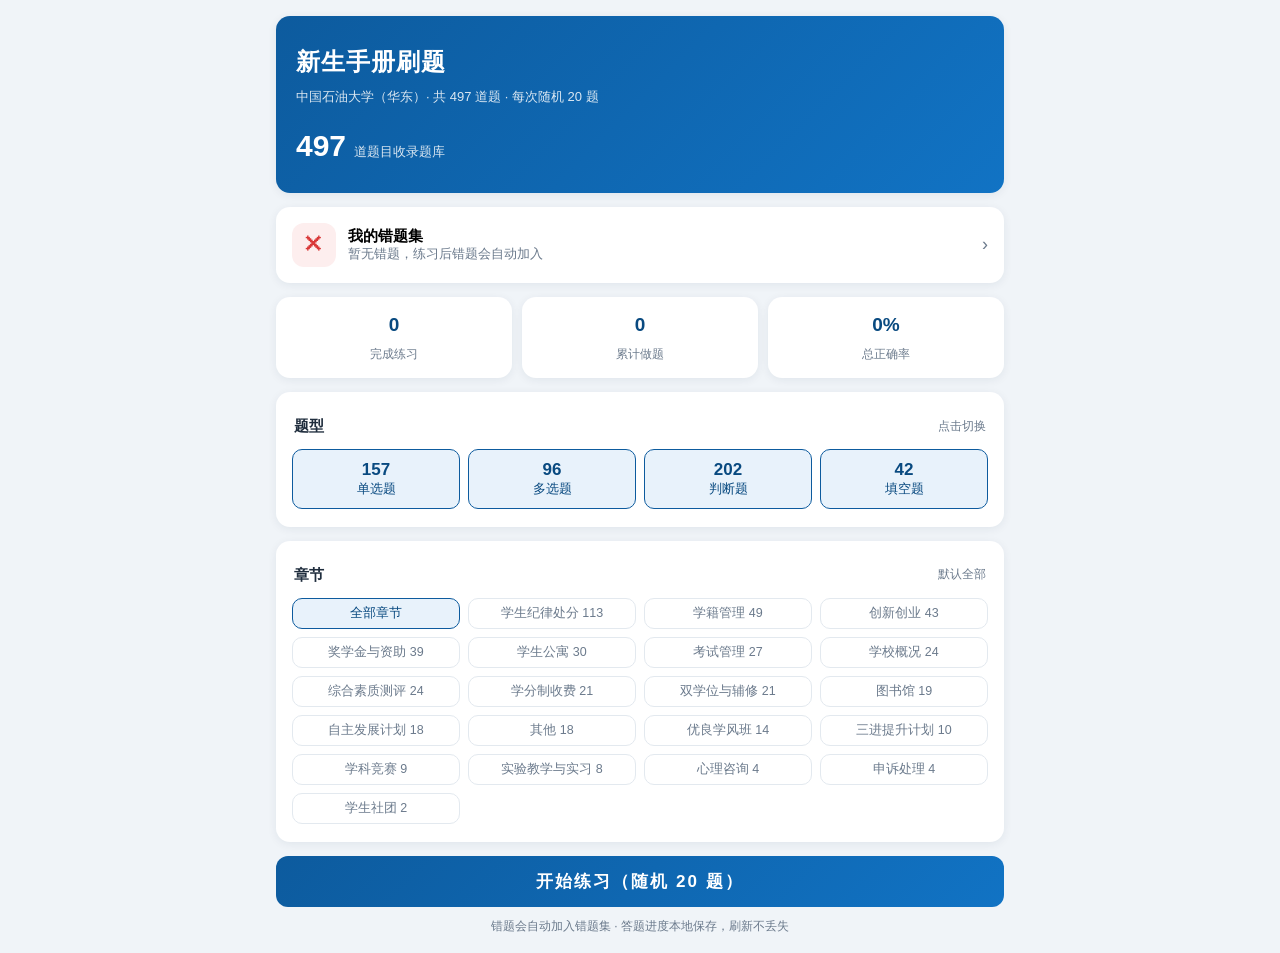
==== 新生手册刷题-单文件版.html @ 2b2fc842 "Add 新生手册刷题-单文件版.html" ====
<!DOCTYPE html>
<html lang="zh-CN">
<head>
  <meta charset="UTF-8">
  <meta name="viewport" content="width=device-width, initial-scale=1.0, viewport-fit=cover">
  <meta name="theme-color" content="#0d5b9e">
  <title>新生手册刷题</title>
  <style>
/* ============ 基础 ============ */
:root {
  --primary: #0d5b9e;
  --primary-deep: #094a80;
  --primary-light: #e8f2fb;
  --accent: #f5a623;
  --bg: #f0f4f8;
  --card: #ffffff;
  --text: #1f2d3d;
  --text-sub: #6b7a8c;
  --line: #e3e9ef;
  --green: #1e9e5a;
  --green-bg: #e9f9f0;
  --red: #d93838;
  --red-bg: #fdeeee;
  --radius: 14px;
  --shadow: 0 2px 10px rgba(16, 42, 67, 0.07);
}
* { box-sizing: border-box; margin: 0; padding: 0; }
html { -webkit-text-size-adjust: 100%; }
body {
  font-family: -apple-system, BlinkMacSystemFont, "PingFang SC", "Microsoft YaHei", "Segoe UI", sans-serif;
  background: var(--bg);
  color: var(--text);
  line-height: 1.65;
  font-size: 15px;
}
.app { max-width: 760px; margin: 0 auto; min-height: 100vh; display: flex; flex-direction: column; }

button { font-family: inherit; font-size: 15px; cursor: pointer; border: none; background: none; }
input[type="text"] { font-family: inherit; font-size: 15px; }

/* ============ 通用组件 ============ */
.topbar {
  position: sticky; top: 0; z-index: 20;
  display: flex; align-items: center; gap: 10px;
  padding: 12px 16px;
  background: linear-gradient(135deg, var(--primary) 0%, #1173c4 100%);
  color: #fff;
}
.topbar .title { font-size: 17px; font-weight: 600; flex: 1; }
.topbar .btn-ghost {
  color: #fff; padding: 5px 12px; border-radius: 999px;
  background: rgba(255, 255, 255, 0.16); font-size: 13px;
}
.topbar .btn-ghost:active { background: rgba(255, 255, 255, 0.28); }

.page { padding: 16px; flex: 1; }

.card {
  background: var(--card); border-radius: var(--radius);
  box-shadow: var(--shadow); padding: 18px 16px; margin-bottom: 14px;
}

.btn-main {
  display: block; width: 100%; padding: 14px;
  background: linear-gradient(135deg, var(--primary) 0%, #1173c4 100%);
  color: #fff; border-radius: 12px; font-size: 17px; font-weight: 600;
  letter-spacing: 2px;
}
.btn-main:active { opacity: 0.88; }
.btn-main[disabled] { opacity: 0.5; cursor: not-allowed; }
.btn-sub {
  display: block; width: 100%; padding: 12px;
  background: var(--primary-light); color: var(--primary-deep);
  border-radius: 12px; font-size: 15px; font-weight: 500;
}
.btn-sub:active { opacity: 0.8; }
.btn-row { display: flex; gap: 10px; }
.btn-row > button { flex: 1; }

.badge {
  display: inline-block; padding: 1px 9px; border-radius: 999px;
  font-size: 12px; line-height: 1.7; margin-right: 6px; white-space: nowrap;
}
.badge.type { background: var(--primary-light); color: var(--primary-deep); }
.badge.cat { background: #f2f0eb; color: #8a7440; }
.badge.ok { background: var(--green-bg); color: var(--green); }
.badge.bad { background: var(--red-bg); color: var(--red); }

/* ============ 首页 ============ */
.hero {
  background: linear-gradient(135deg, var(--primary) 0%, #1173c4 100%);
  border-radius: var(--radius); color: #fff;
  padding: 26px 20px 22px; margin-bottom: 14px; box-shadow: var(--shadow);
}
.hero h1 { font-size: 24px; letter-spacing: 1px; }
.hero p { opacity: 0.85; font-size: 13px; margin-top: 4px; }
.hero .total {
  margin-top: 14px; display: flex; align-items: baseline; gap: 8px;
}
.hero .total b { font-size: 30px; font-weight: 700; }
.hero .total span { font-size: 13px; opacity: 0.85; }

.stat-grid { display: grid; grid-template-columns: repeat(3, 1fr); gap: 10px; margin-bottom: 14px; }
.stat-cell {
  background: var(--card); border-radius: var(--radius); box-shadow: var(--shadow);
  padding: 12px 8px; text-align: center;
}
.stat-cell b { display: block; font-size: 19px; color: var(--primary-deep); }
.stat-cell span { font-size: 12px; color: var(--text-sub); }

.section-title { font-size: 15px; font-weight: 600; margin: 4px 2px 10px; display: flex; align-items: center; justify-content: space-between; }
.section-title .hint { font-size: 12px; color: var(--text-sub); font-weight: 400; }

.chip-grid { display: grid; grid-template-columns: repeat(3, 1fr); gap: 8px; }
.chip-grid.type-grid { grid-template-columns: repeat(4, 1fr); }
.chip {
  position: relative; text-align: center; padding: 10px 4px;
  border: 1.5px solid var(--line); border-radius: 10px;
  background: #fff; color: var(--text-sub); font-size: 13px;
  transition: all .15s;
}
.chip b { display: block; font-size: 17px; color: var(--text); font-weight: 600; }
.chip.on { border-color: var(--primary); background: var(--primary-light); color: var(--primary-deep); }
.chip.on b { color: var(--primary-deep); }
.chip.mini { padding: 6px 4px; font-size: 12.5px; }
.link-btn { color: var(--primary); font-size: 13px; }
.link-btn:active { opacity: .6; }

.wrong-entry {
  display: flex; align-items: center; gap: 12px;
  background: var(--card); border-radius: var(--radius);
  box-shadow: var(--shadow); padding: 16px; margin-bottom: 14px; width: 100%; text-align: left;
}
.wrong-entry .icon {
  width: 44px; height: 44px; border-radius: 12px; flex: none;
  background: var(--red-bg); color: var(--red);
  display: flex; align-items: center; justify-content: center; font-size: 22px;
}
.wrong-entry .info { flex: 1; }
.wrong-entry .info b { font-size: 15px; }
.wrong-entry .info span { display: block; font-size: 12.5px; color: var(--text-sub); }
.wrong-entry .arrow { color: var(--text-sub); font-size: 18px; }

/* ============ 答题页 ============ */
.quiz-top { padding: 10px 16px 12px; }
.quiz-top .meta { display: flex; justify-content: space-between; align-items: baseline; color: #fff; }
.quiz-top .meta .no { font-size: 16px; font-weight: 600; }
.quiz-top .meta .no b { font-size: 22px; }
.quiz-top .meta .timer { font-size: 13px; opacity: .9; font-variant-numeric: tabular-nums; }
.quiz-top .quit { background: rgba(255,255,255,.16); color: #fff; border-radius: 999px; padding: 3px 12px; font-size: 12.5px; margin-top: 6px; }

.anscard { display: grid; grid-template-columns: repeat(10, 1fr); gap: 6px; padding: 12px 16px 4px; }
.anscard button {
  aspect-ratio: 1; border-radius: 8px; background: rgba(255,255,255,.92);
  color: var(--text-sub); font-size: 12.5px; font-weight: 600;
}
.anscard button.answered { background: #fff; color: var(--primary-deep); box-shadow: inset 0 0 0 2px var(--primary); }
.anscard button.current { background: var(--accent); color: #fff; box-shadow: none; }

.qcard { animation: fadein .18s ease; }
@keyframes fadein { from { opacity: 0; transform: translateY(6px); } to { opacity: 1; transform: none; } }
.qcard .qhead { display: flex; flex-wrap: wrap; align-items: center; margin-bottom: 10px; }
.qcard .stem { font-size: 16px; white-space: pre-wrap; }
.qcard .note {
  margin-top: 10px; font-size: 12.5px; color: #8a7440;
  background: #faf6ec; border-radius: 8px; padding: 8px 10px;
}

.opts { margin-top: 16px; display: flex; flex-direction: column; gap: 10px; }
.opt {
  display: flex; align-items: flex-start; gap: 10px; text-align: left;
  padding: 12px 14px; border: 1.5px solid var(--line); border-radius: 12px;
  background: #fff; font-size: 15px; line-height: 1.55; color: var(--text);
  width: 100%;
}
.opt .letter {
  flex: none; width: 26px; height: 26px; border-radius: 50%;
  border: 1.5px solid #c3cfdb; color: var(--text-sub);
  display: flex; align-items: center; justify-content: center;
  font-size: 13px; font-weight: 600; margin-top: 1px;
}
.opt.on { border-color: var(--primary); background: var(--primary-light); }
.opt.on .letter { background: var(--primary); border-color: var(--primary); color: #fff; }
.opt.correct { border-color: var(--green); background: var(--green-bg); }
.opt.correct .letter { background: var(--green); border-color: var(--green); color: #fff; }
.opt.wrong { border-color: var(--red); background: var(--red-bg); }
.opt.wrong .letter { background: var(--red); border-color: var(--red); color: #fff; }

.judge-btns { display: grid; grid-template-columns: 1fr 1fr; gap: 12px; margin-top: 16px; }
.judge-btns .opt { justify-content: center; align-items: center; padding: 18px; font-size: 17px; font-weight: 600; }
.judge-btns .opt .letter { display: none; }

.fills { margin-top: 16px; display: flex; flex-direction: column; gap: 10px; }
.fill-item { display: flex; align-items: center; gap: 10px; }
.fill-item label { flex: none; font-size: 13px; color: var(--text-sub); width: 44px; }
.fill-item input {
  flex: 1; padding: 11px 12px; border: 1.5px solid var(--line); border-radius: 10px;
  outline: none; background: #fff; transition: border .15s;
}
.fill-item input:focus { border-color: var(--primary); }
.fill-item input.ok { border-color: var(--green); background: var(--green-bg); }
.fill-item input.bad { border-color: var(--red); background: var(--red-bg); }
.fill-item .std { flex: 1; font-size: 14px; padding: 8px 10px; border-radius: 8px; }

.quiz-nav { display: flex; gap: 10px; margin-top: 16px; }
.quiz-nav button {
  flex: 1; padding: 13px; border-radius: 12px; font-size: 15px; font-weight: 500;
  background: var(--primary-light); color: var(--primary-deep);
}
.quiz-nav button:disabled { opacity: .4; }
.quiz-nav button.primary {
  background: linear-gradient(135deg, var(--primary) 0%, #1173c4 100%);
  color: #fff; font-weight: 600;
}

/* 即时反馈面板 */
.feedback { margin-top: 16px; border-radius: 12px; padding: 14px; font-size: 14px; }
.feedback.good { background: var(--green-bg); color: var(--green); }
.feedback.bad { background: var(--red-bg); color: var(--red); }
.feedback b { font-size: 15px; }
.feedback .why { margin-top: 6px; color: var(--text-sub); font-size: 13px; }
.feedback .why em { font-style: normal; color: var(--text); }

/* ============ 结果页 ============ */
.score-card { text-align: center; padding: 26px 16px; }
.score-ring {
  width: 132px; height: 132px; margin: 0 auto 12px; border-radius: 50%;
  display: flex; flex-direction: column; align-items: center; justify-content: center;
  background: conic-gradient(var(--primary) var(--p, 0%), #e6edf3 0);
  position: relative;
}
.score-ring::before {
  content: ""; position: absolute; inset: 10px; border-radius: 50%; background: #fff;
}
.score-ring .val { position: relative; font-size: 32px; font-weight: 700; color: var(--primary-deep); }
.score-ring .val small { font-size: 14px; font-weight: 400; color: var(--text-sub); }
.score-ring .lab { position: relative; font-size: 12px; color: var(--text-sub); }
.score-card .sub { color: var(--text-sub); font-size: 13.5px; }
.score-card .sub b { color: var(--text); }
.score-card .sub .sep { margin: 0 8px; color: var(--line); }

.r-item { padding: 14px 0; border-bottom: 1px solid var(--line); }
.r-item:last-child { border-bottom: none; }
.r-item .qline { display: flex; gap: 8px; align-items: flex-start; }
.r-item .mark { flex: none; font-size: 13px; font-weight: 700; margin-top: 2px; }
.r-item.right .mark { color: var(--green); }
.r-item.wrong .mark { color: var(--red); }
.r-item .stem { font-size: 14.5px; }
.r-detail { margin-top: 8px; font-size: 13.5px; display: flex; flex-direction: column; gap: 3px; }
.r-detail .row { display: flex; gap: 6px; }
.r-detail .k { flex: none; color: var(--text-sub); }
.r-detail .v { color: var(--text); word-break: break-all; }
.r-detail .v.you-bad { color: var(--red); }
.r-detail .v.ans { color: var(--green); font-weight: 600; }
.r-detail .src { color: var(--text-sub); font-size: 12.5px; }
.r-detail .fill-line { padding: 2px 0; }
.r-detail .fill-line .u { margin-right: 6px; }

/* ============ 错题集 ============ */
.w-item { padding: 14px 0; border-bottom: 1px solid var(--line); }
.w-item:last-child { border-bottom: none; }
.w-item .head { display: flex; align-items: center; gap: 8px; }
.w-item .head .stem-s { flex: 1; font-size: 14px; overflow: hidden; text-overflow: ellipsis; display: -webkit-box; -webkit-line-clamp: 1; -webkit-box-orient: vertical; }
.w-item .cnt { flex: none; font-size: 12px; color: var(--red); background: var(--red-bg); border-radius: 999px; padding: 1px 8px; }
.w-item .del { flex: none; color: var(--text-sub); font-size: 17px; padding: 0 4px; }
.w-item .body { display: none; margin-top: 10px; font-size: 13.5px; }
.w-item.open .body { display: block; }
.w-item .body .stem-full { font-size: 14.5px; margin-bottom: 8px; white-space: pre-wrap; }
.w-item .body .opts-mini { display: flex; flex-direction: column; gap: 4px; margin-bottom: 8px; color: var(--text-sub); }
.w-item .body .opts-mini .is-ans { color: var(--green); font-weight: 600; }

.empty { text-align: center; color: var(--text-sub); padding: 40px 0; font-size: 14px; }
.empty .big { font-size: 40px; margin-bottom: 8px; }

/* ============ 弹窗 & Toast ============ */
.toast {
  position: fixed; left: 50%; bottom: 12vh; transform: translateX(-50%);
  background: rgba(23, 32, 43, 0.92); color: #fff; font-size: 13.5px;
  border-radius: 999px; padding: 9px 20px; z-index: 99;
  max-width: 86vw; text-align: center;
}
.modal-mask {
  position: fixed; inset: 0; background: rgba(15, 25, 36, 0.5); z-index: 90;
  display: flex; align-items: center; justify-content: center; padding: 24px;
}
.modal {
  background: #fff; border-radius: 16px; padding: 22px 18px; max-width: 340px; width: 100%;
  box-shadow: 0 10px 40px rgba(0, 0, 0, 0.2);
}
.modal h3 { font-size: 16px; margin-bottom: 8px; }
.modal p { font-size: 14px; color: var(--text-sub); margin-bottom: 18px; }
.modal .btn-row button { padding: 10px; border-radius: 10px; }
.modal .btn-danger { background: var(--red); color: #fff; font-weight: 500; }
.modal .btn-cancel { background: #eef2f6; color: var(--text-sub); }

@media (min-width: 600px) {
  body { font-size: 16px; }
  .anscard { grid-template-columns: repeat(20, 1fr); }
  .chip-grid { grid-template-columns: repeat(4, 1fr); }
  .chip-grid.type-grid { grid-template-columns: repeat(4, 1fr); }
}

</style>
</head>
<body>
  <div id="app" class="app"></div>
  <div id="toast" class="toast" hidden></div>
  <script>
var QUESTIONS = [{"id":1,"type":"single","stem":"学分学费每学年末根据实际修读学分结算一次，毕业时按实际修读学分多退少补，学生实际修读学分超过所属专业毕业要求总学分（）学分（不含）以上的，应补交超出的学分学费。","options":[["A","2"],["B","3"],["C","5"],["D","10"]],"answer":["C"],"source":"《中国石油大学（华东）学分制收费管理暂行办法》","category":"学分制收费"},{"id":2,"type":"single","stem":"考试时，要按规定时间提前15分钟入场，按（）就座。","options":[["A","个人意愿"],["B","监考人员安排"],["C","学号"],["D","以上皆可"]],"answer":["B"],"source":"中国石油大学（华东）学生考试工作管理规定（修订）","category":"考试管理"},{"id":3,"type":"single","stem":"考试迟到（）分钟，禁止入场。","options":[["A","10"],["B","15"],["C","20"],["D","30"]],"answer":["D"],"source":"中国石油大学（华东）学生考试工作管理规定（修订）","category":"考试管理"},{"id":4,"type":"single","stem":"考试开考（）分钟后，可以交卷出场。","options":[["A","15"],["B","20"],["C","30"],["D","60"]],"answer":["C"],"source":"中国石油大学（华东）学生考试工作管理规定（修订）","category":"考试管理"},{"id":5,"type":"single","stem":"独立设置的实验（上机）课程，缺做实验（）或缺交实验报告（）及以上者，成绩以零分记载。","options":[["A","1/3，2/3"],["B","1/3，1/3"],["C","2/3，2/3"],["D","2/3，1/3"]],"answer":["B"],"source":"《中国石油大学（华东）本科实验教学管理办法》","category":"实验教学与实习"},{"id":6,"type":"single","stem":"关于大学生创新创业训练计划的以下哪种说法是正确的（）。","options":[["A","一人可以同时担任多个在研项目的负责人"],["B","一人只能担任一个在研项目的负责人，但可以作为多个在研项目的成员"],["C","一人只能参与一个在研项目，无论是负责人还是成员"],["D","一人只能担任一个在研项目的负责人，同时可以作为另一个在研项目的成员"]],"answer":["C"],"source":"《中国石油大学（华东）大学生创新创业训练计划项目管理办法》","category":"创新创业"},{"id":7,"type":"single","stem":"参加实习或缺勤（包括病、事假）累计达实习总时间（）及以上的，实习成绩为不及格。","options":[["A","1/2"],["B","1/3"],["C","1/4"],["D","1/5"]],"answer":["B"],"source":"《中国石油大学（华东）本科实习教学管理办法》","category":"实验教学与实习"},{"id":8,"type":"single","stem":"学校对在校本科生获得授权的发明专利奖励金额是多少","options":[["A","5000"],["B","4000"],["C","3000"],["D","2000"]],"answer":["C"],"source":"《中国石油大学（华东）本科生创新成果奖励办法》","category":"学科竞赛"},{"id":9,"type":"single","stem":"在校生应在（）按学校规定缴纳学费，并在每学期（夏季小学期除外）开学后1周内办理学籍注册手续，取得本学期的学习资格。","options":[["A","每学期初"],["B","每学年初"],["C","每学期末"],["D","以上任意时间"]],"answer":["B"],"source":"《中国石油大学（华东）本科生学籍管理规定》","category":"学籍管理"},{"id":10,"type":"single","stem":"凡结课（含免修）考核不及格的课程,可通过重新选课修读或补考取得该课程的学分。考核成绩合格,但成绩不理想的课程,也可重新选课修读。在学校规定的最长学习年限内,重新选课修读（）。","options":[["A","最多不超过3次"],["B","最多不超过4次"],["C","最多不超过5次"],["D","不限制次数"]],"answer":["D"],"source":"《中国石油大学（华东）本科生学籍管理规定》","category":"学籍管理"},{"id":11,"type":"single","stem":"学生退学后（）重新参加普通高等学校招生全国统一考试,被学校录取并取得学籍的,其已获得学分,经学校认定符合相关专业本科培养方案要求,可予以承认。","options":[["A","1年内"],["B","2年内"],["C","3年内"],["D","5年内"]],"answer":["B"],"source":"《中国石油大学（华东）本科生学籍管理规定》","category":"学籍管理"},{"id":12,"type":"single","stem":"因学业成绩不良达到退学情形者,可申请试读,试读期为（）,试读期间享受在校生待遇。","options":[["A","半年"],["B","1年"],["C","2年"],["D","不限"]],"answer":["B"],"source":"《中国石油大学（华东）本科生学籍管理规定》","category":"学籍管理"},{"id":13,"type":"single","stem":"学生结业后（）之内回校完成相关课程修读,达到本科培养方案规定的学分要求的,学校准予毕业,符合学士学位授予标准的,授予学士学位。","options":[["A","1年"],["B","2年"],["C","3年"],["D","5年"]],"answer":["A"],"source":"《中国石油大学（华东）本科生学籍管理规定》","category":"学籍管理"},{"id":14,"type":"single","stem":"学生毕业时未完成本科培养方案规定的学分要求,所欠学分超过（）学分且未申请延长学习年限的,按肄业处理。","options":[["A","10"],["B","15"],["C","20"],["D","25"]],"answer":["B"],"source":"《中国石油大学（华东）本科生学籍管理规定》","category":"学籍管理"},{"id":15,"type":"single","stem":"学生申请免修、免听课程每学期一般不超过（）门。","options":[["A","1"],["B","2"],["C","3"],["D","4"]],"answer":["B"],"source":"《中国石油大学（华东）本科生学籍管理规定》","category":"学籍管理"},{"id":16,"type":"single","stem":"学生申请免听应在课程开始后（）内提交,并征得任课教师同意,开课院部批准后,报教务处备案。","options":[["A","4周"],["B","3周"],["C","2周"],["D","1周"]],"answer":["C"],"source":"《中国石油大学（华东）本科生学籍管理规定》","category":"学籍管理"},{"id":17,"type":"single","stem":"对于本科培养方案规定的实践性教学环节和学校规定必须参加的其他各项教学活动,无故缺席的,按每天（）学时计旷课。","options":[["A","5"],["B","6"],["C","7"],["D","8"]],"answer":["B"],"source":"《中国石油大学（华东）本科生学籍管理规定》","category":"学籍管理"},{"id":18,"type":"single","stem":"专业注册学费是指以不同专业的（）为基础，对不同专业收取的年度学费。","options":[["A","生均培养成本"],["B","专业建设需求"],["C","学生承受能力"],["D","家庭承受能力"]],"answer":["A"],"source":"《中国石油大学（华东）学分制收费管理暂行办法》","category":"学分制收费"},{"id":19,"type":"single","stem":"学分学费按学生修读学分计收，学分收费标准为每学分（）元。","options":[["A","30"],["B","50"],["C","100"],["D","200"]],"answer":["C"],"source":"《中国石油大学（华东）学分制收费管理暂行办法》","category":"学分制收费"},{"id":20,"type":"single","stem":"学生毕业时，按照多退少补原则结算学费，学生实际修读学分超过所属专业毕业要求总学分（），应补交超出的学分学费。","options":[["A","＞5学分"],["B","≥5学分"],["C","＞3学分"],["D","≥3学分"]],"answer":["A"],"source":"《中国石油大学（华东）学分制收费管理暂行办法》","category":"学分制收费"},{"id":21,"type":"single","stem":"学生费用清缴次序为（）。①代收费；②专业注册学费；③住宿费；④学分学费。","options":[["A","①②③④"],["B","①③②④"],["C","①④③②"],["D","①③④②"]],"answer":["B"],"source":"《中国石油大学（华东）学分制收费管理暂行办法》","category":"学分制收费"},{"id":22,"type":"single","stem":"双学位专业学制为（）年。","options":[["A","1"],["B","2"],["C","3"],["D","4"]],"answer":["C"],"source":"《中国石油大学（华东）本科生双学位培养管理办法》","category":"双学位与辅修"},{"id":23,"type":"single","stem":"学生原则上从第（）学期进入双学位专业学习。","options":[["A","1"],["B","2"],["C","3"],["D","5"]],"answer":["C"],"source":"《中国石油大学（华东）本科生双学位培养管理办法》","category":"双学位与辅修"},{"id":24,"type":"single","stem":"学生修读的双学位专业应属于（）。","options":[["A","同一学科门类"],["B","不同学科门类"],["C","相近学科门类"],["D","交叉学科门类"]],"answer":["B"],"source":"《中国石油大学（华东）本科生双学位培养管理办法》","category":"双学位与辅修"},{"id":25,"type":"single","stem":"修读双学位的学生，获得主修专业学位但达不到双学位专业和教学培养方案要求的，若所修双学位课程的总学分（）学分者，颁发辅修专业证书。","options":[["A","≥25"],["B","≥30"],["C","≥32"],["D","≥35"]],"answer":["B"],"source":"《中国石油大学（华东）本科生双学位培养管理办法》","category":"双学位与辅修"},{"id":26,"type":"single","stem":"修读双学位的学生，获得主修专业学位但达不到双学位专业和教学培养方案要求的，低于（）学分者，其所修双学位课程作为通识教育选修课记入《中国石油大学（华东）学生成绩记载表》。","options":[["A","20"],["B","25"],["C","30"],["D","35"]],"answer":["C"],"source":"《中国石油大学（华东）本科生双学位培养管理办法》","category":"双学位与辅修"},{"id":27,"type":"single","stem":"申请辅修专业的学生，须在第（）学期初提出申请。","options":[["A","3"],["B","4"],["C","5"],["D","6"]],"answer":["C"],"source":"《中国石油大学（华东）本科生辅修培养管理办法》","category":"双学位与辅修"},{"id":28,"type":"single","stem":"辅修专业培养方案由辅修专业开设院部制定，所设课程应是本专业基础课程和专业课，总学分一般为（）左右。","options":[["A","20"],["B","25"],["C","30"],["D","35"]],"answer":["C"],"source":"《中国石油大学（华东）本科生辅修培养管理办法》","category":"双学位与辅修"},{"id":29,"type":"single","stem":"每学期开学后（）内，辅修专业的学生须到辅修专业开设院部办理课程修读手续,并按照本学期所选修课程学分缴纳学费。","options":[["A","1周"],["B","2周"],["C","3周"],["D","4周"]],"answer":["B"],"source":"《中国石油大学（华东）本科生辅修培养管理办法》","category":"双学位与辅修"},{"id":30,"type":"single","stem":"对完成辅修专业培养方案所规定的学分者,颁发（）专业证书。","options":[["A","主修"],["B","辅修"],["C","主修和辅修"],["D","随便"]],"answer":["B"],"source":"《中国石油大学（华东）本科生辅修培养管理办法》","category":"双学位与辅修"},{"id":31,"type":"single","stem":"我校除建筑学专业以外的其他专业，创业休学学生的最长学习年限为（）年。","options":[["A","6"],["B","7"],["C","8"],["D","9"]],"answer":["C"],"source":"《中国石油大学（华东）本科生创新创业学籍管理办法（试行）》","category":"创新创业"},{"id":32,"type":"single","stem":"学生申请学分认定,应于每学期初（）向所在院（部）提出申请,并提供能体现创新创业实践过程及成果的支撑材料,经院（部）创新创业教育领导小组认定、学校创新创业教育工作领导小组办公室审定后,报学校备案。","options":[["A","2周内"],["B","3周内"],["C","1个月内"],["D","2个月内"]],"answer":["B"],"source":"《中国石油大学（华东）本科生创新创业学籍管理办法（试行）》","category":"创新创业"},{"id":33,"type":"single","stem":"学校优良学风标兵班的评选范围是（）。","options":[["A","全校除大一班级外的所有全日制本科生班级"],["B","全校除毕业班级外所有全日制本科生班级"],["C","全校所有全日制本科生班级"],["D","全校除新生班级、毕业班级以外的所有全日制本科生班级"]],"answer":["C"],"source":"《中国石油大学(华东)优良学风班评选办法》","category":"优良学风班"},{"id":34,"type":"single","stem":"评选优良学风班需具备的条件之一是：全班学生学习效果显著，各门必修课程考试及格率达（）。","options":[["A","0.85"],["B","0.9"],["C","0.95"],["D","1"]],"answer":["C"],"source":"《中国石油大学(华东)优良学风班评选办法》","category":"优良学风班"},{"id":35,"type":"single","stem":"优良学风标兵班从（）中选出。","options":[["A","优良学风班"],["B","先进班集体"],["C","红旗团支部"],["D","以上均可"]],"answer":["A"],"source":"《中国石油大学(华东)优良学风班评选办法》","category":"优良学风班"},{"id":36,"type":"single","stem":"下列哪一项属于学生公寓内可以使用的电器？","options":[["A","电热水壶"],["B","电褥子"],["C","电磁炉"],["D","电脑"]],"answer":["D"],"source":"《中国石油大学（华东）学生公寓管理规定》","category":"学生公寓"},{"id":37,"type":"single","stem":"下列选项哪一项不符合学生公寓室内卫生规范","options":[["A","卫生间异味"],["B","床面平整、洁净"],["C","桌面整洁"],["D","地面保持干净"]],"answer":["A"],"source":"《中国石油大学（华东）学生公寓管理规定》","category":"学生公寓"},{"id":38,"type":"single","stem":"保留入学资格由新生本人提出书面申请，并附相关证明材料（因病需提交校医院或校医院指定的二级甲等以上医院诊断证明），经学校批准，可保留入学资格（）。保留入学资格期间不具有学籍。","options":[["A","半年"],["B","1年"],["C","2年"],["D","3年"]],"answer":["B"],"source":"《中国石油大学（华东）本科生学籍管理规定》","category":"学籍管理"},{"id":39,"type":"single","stem":"学生有以下情形之一者，不得参加该课程的结课考核（免听课程除外）：1.累计缺课达到该课程计划学时的（）者；2.累计缺交作业（含抄袭作业）达到该门课程所有作业量的（）者；3.独立设置的实验（上机）课程，缺做实验学时或缺交实验报告达到（）者。","options":[["A","1/3；1/3；1/3"],["B","1/2；1/2；1/2"],["C","1/3；1/2；1/3"],["D","1/2；1/3；1/2"]],"answer":["A"],"source":"《中国石油大学（华东）本科生学籍管理规定》","category":"学籍管理"},{"id":40,"type":"single","stem":"（）是学生社团的最高权力机构，依照本社团的章程行使职权。","options":[["A","学生社团主席团"],["B","学生社团代表大会"],["C","学生社团会员大会"],["D","学生社团主席"]],"answer":["C"],"source":"中国石油大学（华东）学生社团管理办法","category":"学生社团"},{"id":41,"type":"single","stem":"凡我校本科生在取得本专业培养计划规定学分的同时,还需至少取得（）个自主发展计划学分。","options":[["A","5"],["B","10"],["C","15"],["D","20"]],"answer":["B"],"source":"中国石油大学(华东)本科生自主发展计划","category":"自主发展计划"},{"id":42,"type":"single","stem":"服务时间累计60小时以上者,计（）学分。","options":[["A","1"],["B","2"],["C","3"],["D","4"]],"answer":["B"],"source":"中国石油大学(华东)本科生自主发展计划","category":"自主发展计划"},{"id":43,"type":"single","stem":"实践时间累计4周以上者,计（）学分。","options":[["A","1"],["B","2"],["C","3"],["D","4"]],"answer":["B"],"source":"中国石油大学(华东)本科生自主发展计划","category":"自主发展计划"},{"id":44,"type":"single","stem":"社会实践模块累计不超过（）学分","options":[["A","4"],["B","5"],["C","6"],["D","3"]],"answer":["C"],"source":"中国石油大学(华东)本科生自主发展计划","category":"自主发展计划"},{"id":45,"type":"single","stem":"科技创新模块至少取得（）学分。","options":[["A","1"],["B","2"],["C","3"],["D","4"]],"answer":["B"],"source":"中国石油大学(华东)本科生自主发展计划","category":"自主发展计划"},{"id":46,"type":"single","stem":"学科竞赛获得校级奖励的计（）学分。","options":[["A","0.5"],["B","1"],["C","1.5"],["D","2"]],"answer":["D"],"source":"中国石油大学(华东)本科生自主发展计划","category":"自主发展计划"},{"id":47,"type":"single","stem":"积极参与学生社团活动,被评为校级以上优秀社团,核心成员（20人以内）计（）学分。","options":[["A","0.5"],["B","1"],["C","1.5"],["D","2"]],"answer":["D"],"source":"中国石油大学(华东)本科生自主发展计划","category":"自主发展计划"},{"id":48,"type":"single","stem":"校级大学生创业基地入驻程序为：项目申报、（）、项目入驻。","options":[["A","项目答辩"],["B","项目遴选"],["C","项目审核"],["D","撰写项目计划书"]],"answer":["B"],"source":"中国石油大学(华东)大学生创业实践管理办法","category":"创新创业"},{"id":49,"type":"single","stem":"创业基金资助期原则上为（）年。","options":[["A","半"],["B","一"],["C","两"],["D","三"]],"answer":["B"],"source":"中国石油大学(华东)大学生创业实践管理办法","category":"创新创业"},{"id":50,"type":"single","stem":"创业基金初期拨付资助金额的（）。","options":[["A","0.3"],["B","0.4"],["C","0.5"],["D","0.6"]],"answer":["C"],"source":"中国石油大学(华东)大学生创业实践管理办法","category":"创新创业"},{"id":51,"type":"single","stem":"受资助项目如有盈利,根据项目收益情况,将项目净利润的（）%上交学校大学生创业基金,用以滚动支持更多创业项目。","options":[["A","5"],["B","10"],["C","15"],["D","20"]],"answer":["A"],"source":"中国石油大学(华东)大学生创业实践管理办法","category":"创新创业"},{"id":52,"type":"single","stem":"大学生创业项目入驻期原则上为（）年","options":[["A","半"],["B","一"],["C","两"],["D","三"]],"answer":["B"],"source":"中国石油大学(华东)大学生创业实践管理办法","category":"创新创业"},{"id":53,"type":"single","stem":"可以借用别人的借书证借书吗？（ ）","options":[["A","可以"],["B","不可以"],["C","偶尔可以"],["D","允许借用一次"]],"answer":["B"],"source":"中国石油大学（华东）图书馆开架书库借阅管理规定","category":"图书馆"},{"id":54,"type":"single","stem":"图书馆开架书库是怎样分布的？（ ）","options":[["A","一层社科书库、二层文艺书库、三层科技书库"],["B","一层文艺书库、二层科技书库、三层社科书库"],["C","一层文艺书库、二层社科书库、三层科技书库"],["D","一层科技书库、二层社科书库、三层文艺书库"]],"answer":["C"],"source":"中国石油大学（华东）图书馆开架书库借阅管理规定","category":"图书馆"},{"id":55,"type":"single","stem":"图书馆的书刊都是经过科学的组织和管理，井然有序地排列在书架上的，排架规律为：面对书架，左手起架，（ ）书序排号，逐渐过度到末尾架，排架与排架之间，呈“S”型迂回绕架连接。","options":[["A","自右向左由小至大"],["B","自右向左由大至小"],["C","自左向右由小至大"],["D","自左向右由大至小"]],"answer":["C"],"source":"中国石油大学（华东）图书馆开架书库借阅管理规定","category":"图书馆"},{"id":56,"type":"single","stem":"以下说法哪个正确（ ）。","options":[["A","读者可以在所借图书上圈划"],["B","读者可以在所借图书上批注"],["C","读者可以将所借图书撕页"],["D","禁止污损图书"]],"answer":["D"],"source":"中国石油大学（华东）图书馆开架书库借阅管理规定","category":"图书馆"},{"id":57,"type":"single","stem":"本科生的借书规则是（ ）。","options":[["A","可借7本，单个书库最大借书量为3本"],["B","可借7本，单个书库最大借书量为5本"],["C","可借10本，单个书库最大借书量为3本"],["D","可借10本，单个书库最大借书量为5本"]],"answer":["D"],"source":"中国石油大学（华东）图书馆开架书库借阅管理规定","category":"图书馆"},{"id":58,"type":"single","stem":"购买原版图书赔偿时要求（ ）。","options":[["A","作者相同即可"],["B","出版社相同即可"],["C","书名、作者、出版社都相同"],["D","书名相同即可"]],"answer":["C"],"source":"中国石油大学（华东）图书馆开架书库借阅管理规定","category":"图书馆"},{"id":59,"type":"single","stem":"1980年后出版的中文图书直接赔款是按照原价的（ ）赔偿。","options":[["A","5-10倍"],["B","3-5倍"],["C","5-8倍"],["D","8-10倍"]],"answer":["B"],"source":"中国石油大学（华东）图书馆开架书库借阅管理规定","category":"图书馆"},{"id":60,"type":"single","stem":"以下哪一种情形可以办理离校核准手续（ ） 。","options":[["A","有在借图书"],["B","有限制担保"],["C","有超期图书"],["D","无在借图书无欠费"]],"answer":["D"],"source":"中国石油大学（华东）图书馆开架书库借阅管理规定","category":"图书馆"},{"id":61,"type":"single","stem":"我校的校风是（）。","options":[["A","实事求是，艰苦奋斗"],["B","勤奋严谨，求实创新"],["C","实事求是，奋发图强"],["D","求真务实，创新图强"]],"answer":["A"],"source":"《学校概况》 无》","category":"学校概况"},{"id":62,"type":"single","stem":"我校的校训是（）。","options":[["A","唯真唯实"],["B","惟真惟实"],["C","艰苦奋斗"],["D","艰苦奋斗"]],"answer":["B"],"source":"《学校概况》 无》","category":"学校概况"},{"id":63,"type":"single","stem":"我校的学风是（）。","options":[["A","实事求是，艰苦奋斗"],["B","勤奋严谨，求实创新"],["C","实事求是，奋发图强"],["D","勤奋严谨，奋发图强"]],"answer":["B"],"source":"《学校概况》 无》","category":"学校概况"},{"id":64,"type":"single","stem":"我校的校歌是（）。","options":[["A","《我为祖国献石油》"],["B","《北京石油学院学生之歌》"],["C","《团结就是力量》"],["D","《五月的花海》"]],"answer":["B"],"source":"《学校概况》 无》","category":"学校概况"},{"id":65,"type":"single","stem":"石大精神是（）。","options":[["A","实事求是，艰苦奋斗"],["B","勤奋严谨，求实创新"],["C","实事求是，奋发图强"],["D","求真务实，创新图强"]],"answer":["D"],"source":"《学校概况》 无》","category":"学校概况"},{"id":66,"type":"single","stem":"中国石油大学是教育部直属全国重点大学，是国家“（）”重点建设和开展“优势学科创新平台”建设并建有研究生院的高校之一。","options":[["A","985工程"],["B","211工程"],["C","优势学科建设平台"],["D","优势学科发展平台"]],"answer":["B"],"source":"《学校概况》 前言 第I页》","category":"学校概况"},{"id":67,"type":"single","stem":"追溯学校历史，（）年新中国成立之初，组建了新中国第一所石油高等学府——北京石油学院。","options":[["A","1949"],["B","1950"],["C","1952"],["D","1953"]],"answer":["D"],"source":"《学校概况》 前言 第I页》","category":"学校概况"},{"id":68,"type":"single","stem":"（）年10月，我校被确定为全国重点高校。","options":[["A","1959"],["B","1960"],["C","1961"],["D","1969"]],"answer":["B"],"source":"《学校概况》 前言 第I页》","category":"学校概况"},{"id":69,"type":"single","stem":"（）年，学校迁至胜利油田所在地山东东营。","options":[["A","1960"],["B","1965"],["C","1969"],["D","1978"]],"answer":["C"],"source":"《学校概况》 前言 第I页》","category":"学校概况"},{"id":70,"type":"single","stem":"学校迁至东营后，更名为（）。","options":[["A","华东石油学院"],["B","石油大学"],["C","中国石油大学"],["D","中国石油大学（华东）"]],"answer":["A"],"source":"《学校概况》 前言 第I页》","category":"学校概况"},{"id":71,"type":"single","stem":"1997年，学校正式进入国家（）首批重点建设高校行列。","options":[["A","211工程"],["B","985优势学科平台"],["C","985工程"],["D","双一流学科"]],"answer":["A"],"source":"《学校概况》 前言 第I页》","category":"学校概况"},{"id":72,"type":"single","stem":"我校现在校本科生近（）人，研究生7000余人，留学生1100余人。","options":[["A","15000"],["B","19000"],["C","25000"],["D","30000"]],"answer":["B"],"source":"《学校概况》 前言 第Ⅲ页》","category":"学校概况"},{"id":73,"type":"single","stem":"自国家实行毕业生双向选择就业政策以来,毕业生就业率连续（）年保持在90%以上,2004年被国务院授予“全国就业先进工作单位”荣誉称号。","options":[["A","22"],["B","23"],["C","24"],["D","25"]],"answer":["D"],"source":"《学校概况》 前言 第Ⅲ页》","category":"学校概况"},{"id":74,"type":"single","stem":"在历史的新时期，在新的历史时期,学校坚持特色发展,开放发展,和谐发展,正在向着“建设国内著名、石油学科国际一流的高水平（）大学”的办学目标奋力迈进。","options":[["A","综合型"],["B","研究型"],["C","复合型"],["D","产学研融合型"]],"answer":["B"],"source":"《学校概况》 前言 第Ⅳ页》","category":"学校概况"},{"id":75,"type":"single","stem":"学生综合素质测评每学年进行（）次，一般于开学后4周内完成。","options":[["A","1"],["B","2"],["C","3"],["D","4"]],"answer":["A"],"source":"《中国石油大学（华东）学生综合素质测评办法（试行）》","category":"综合素质测评"},{"id":76,"type":"single","stem":"已知英语（4-2）3学分，数学（2-2）5学分，军事理论1学分，小李同学英语、数学、军理的成绩分别是85、98、91，那么，小李同学的这三门功课的专业学习测评成绩绩点为（）。","options":[["A","4.13"],["B","92.89"],["C","4.29"],["D","91.33"]],"answer":["C"],"source":"《中国石油大学（华东）学生综合素质测评办法（试行）》","category":"综合素质测评"},{"id":77,"type":"single","stem":"已知小李同学的专业学习测评成绩、基础性素质测评成绩、发展性素质测评成绩分别得分91、85、88，那么小李的综合素质测评成绩绩点为（）。","options":[["A","88"],["B","91"],["C","85"],["D","90.1"]],"answer":["D"],"source":"《中国石油大学（华东）学生综合素质测评办法（试行）》","category":"综合素质测评"},{"id":78,"type":"single","stem":"基础性素质测评成绩中，“记实”分值应占（）。","options":[["A","0.4"],["B","0.5"],["C","0.6"],["D","0.7"]],"answer":["C"],"source":"《中国石油大学（华东）学生综合素质测评办法（试行）》","category":"综合素质测评"},{"id":79,"type":"single","stem":"基础性素质测评评定等级为A的比例应不超过（）。","options":[["A","0.1"],["B","0.25"],["C","0.33"],["D","0.5"]],"answer":["D"],"source":"《中国石油大学（华东）学生综合素质测评办法（试行）》","category":"综合素质测评"},{"id":80,"type":"single","stem":"国家奖学金奖励标准为（）。","options":[["A","5000元/人"],["B","6000元/人"],["C","6000元/人"],["D","8000元/人"]],"answer":["D"],"source":"《中国石油大学（华东）学生奖学金管理细则(试行)》","category":"奖学金与资助"},{"id":81,"type":"single","stem":"国家励志奖学金奖励标准为（）。","options":[["A","5000元/人"],["B","7000元/人"],["C","6000元/人"],["D","8000元/人"]],"answer":["A"],"source":"《中国石油大学（华东）学生奖学金管理细则(试行)》","category":"奖学金与资助"},{"id":82,"type":"single","stem":"学习优秀奖学金奖励标准为（）。","options":[["A","5000元/人"],["B","2000元/人"],["C","6000元/人"],["D","3000元/人"]],"answer":["B"],"source":"《中国石油大学（华东）学生奖学金管理细则(试行)》","category":"奖学金与资助"},{"id":83,"type":"single","stem":"当学年专业学习测评排名在专业年级前10%,且未获得综合奖学金的，可参评（）奖学金。","options":[["A","企事业奖学金的一种"],["B","学习优秀"],["C","文体"],["D","突出成绩"]],"answer":["B"],"source":"《中国石油大学（华东）学生奖学金管理细则(试行)》","category":"奖学金与资助"},{"id":84,"type":"single","stem":"学习进步奖学金奖励标准是800元/人,奖励专业学习测评成绩排名较上学年进步达到（）%的学生。","options":[["A","10"],["B","20"],["C","30"],["D","40"]],"answer":["C"],"source":"《中国石油大学（华东）学生奖学金管理细则(试行)》","category":"奖学金与资助"},{"id":85,"type":"single","stem":"省级先进班集体奖励（）元/班。","options":[["A","1000"],["B","3000"],["C","4000"],["D","5000"]],"answer":["B"],"source":"《中国石油大学（华东）学生奖学金管理细则(试行)》","category":"奖学金与资助"},{"id":86,"type":"single","stem":"优良学风班分为优良学分班、优良学风标兵班，奖励标准分别为（）元/班。","options":[["A","3000、5000"],["B","2000、4000"],["C","1000、3000"],["D","800、2000"]],"answer":["C"],"source":"《中国石油大学（华东）学生奖学金管理细则(试行)》","category":"奖学金与资助"},{"id":87,"type":"single","stem":"国家助学贷款本专科生每人每年最高不超过（）元。","options":[["A","10000"],["B","8000"],["C","6000"],["D","4000"]],"answer":["B"],"source":"《中国石油大学（华东）国家助学贷款实施办法》","category":"奖学金与资助"},{"id":88,"type":"single","stem":"国家助学金申请学生,当学年基础性素质测评等级至少为（）。","options":[["A","A"],["B","B"],["C","C"],["D","D"]],"answer":["C"],"source":"《中国石油大学（华东）“国家奖学金”、“国家励志奖学金”、“国家助学金”评选实施细则》","category":"奖学金与资助"},{"id":89,"type":"single","stem":"国家励志奖学金申请学生当学年基础性素质测评等级至少为（）。","options":[["A","A"],["B","B"],["C","C"],["D","D"]],"answer":["B"],"source":"《中国石油大学（华东）“国家奖学金”、“国家励志奖学金”、“国家助学金”评选实施细则》","category":"奖学金与资助"},{"id":90,"type":"single","stem":"国家奖学金申请学生当学年基础性素质测评等级至少为（）。","options":[["A","A"],["B","B"],["C","C"],["D","D"]],"answer":["A"],"source":"《中国石油大学（华东）“国家奖学金”、“国家励志奖学金”、“国家助学金”评选实施细则》","category":"奖学金与资助"},{"id":91,"type":"single","stem":"学生参加勤工助学不应当影响学业,原则上每周不超过（）小时,每月不超过（）小时。","options":[["A","8,40"],["B","7,35"],["C","8,35"],["D","7,40"]],"answer":["A"],"source":"《学生勤工助学管理实施细则》","category":"奖学金与资助"},{"id":92,"type":"single","stem":"先进班级体评选中，学年班集体成员修读课程及格率达（）以上有资格进行评选。","options":[["A","0.8"],["B","0.85"],["C","0.9"],["D","0.95"]],"answer":["D"],"source":"《中国石油大学（华东）先进班集体、优秀学生、优秀学生干部评选标准》","category":"优良学风班"},{"id":93,"type":"single","stem":"先进班级体评选中，学年班集体成员修读课程优良率达（）以上有资格进行评选。","options":[["A","0.6"],["B","0.65"],["C","0.7"],["D","0.75"]],"answer":["A"],"source":"《中国石油大学（华东）先进班集体、优秀学生、优秀学生干部评选标准》","category":"优良学风班"},{"id":94,"type":"single","stem":"先进班级体评选数一般不会超过班级总数的（）。","options":[["A","0.05"],["B","0.1"],["C","0.15"],["D","0.2"]],"answer":["B"],"source":"《中国石油大学（华东）先进班集体、优秀学生、优秀学生干部评选标准》","category":"优良学风班"},{"id":95,"type":"single","stem":"优秀学生评选中，综合素质测评成绩前（）内的学生具有申请资格,最终评选数不超过学生数的（）。","options":[["A","30%，20%"],["B","30%，30%"],["C","20%，20%"],["D","20%，30%"]],"answer":["A"],"source":"《中国石油大学（华东）先进班集体、优秀学生、优秀学生干部评选标准》","category":"优良学风班"},{"id":96,"type":"single","stem":"优秀学生干部评选中，综合素质测评成绩前（）内的学生具有申请资格,最终评选数不超过学生数的（）。","options":[["A","50%，20%"],["B","50%，10%"],["C","30%，10%"],["D","30%，20%"]],"answer":["B"],"source":"《中国石油大学（华东）先进班集体、优秀学生、优秀学生干部评选标准》","category":"优良学风班"},{"id":97,"type":"single","stem":"国家励志奖学金由中央和地方政府共同出资设立,用于奖励资助（）学生。","options":[["A","在德、智、体、美等方面全面发展,综合素质特别优秀"],["B","勤奋学习,努力进取,在德、智、体、美等方面全面发展,品学兼优的家庭经济困难"],["C","拥有特长并取得优秀成绩"],["D","做好事，回报社会"]],"answer":["B"],"source":"《中国石油大学（华东）“国家奖学金”、“国家励志奖学金”、“国家助学金”评选实施细则》","category":"奖学金与资助"},{"id":98,"type":"single","stem":"除开除学籍处分以外,给予学生处分设置一定期限,严重警告处分期限为（）个月。","options":[["A","4"],["B","6"],["C","8"],["D","10"]],"answer":["C"],"source":"《中国石油大学（华东）学生纪律处分规定》","category":"学生纪律处分"},{"id":99,"type":"single","stem":"除开除学籍处分以外,给予学生处分设置一定期限,记过处分期限为（）个月。","options":[["A","4"],["B","6"],["C","8"],["D","10"]],"answer":["D"],"source":"《中国石油大学（华东）学生纪律处分规定》","category":"学生纪律处分"},{"id":100,"type":"single","stem":"除开除学籍处分以外,给予学生处分设置一定期限,留校察看处分期限为（）个月","options":[["A","6"],["B","8"],["C","10"],["D","12"]],"answer":["D"],"source":"《中国石油大学（华东）学生纪律处分规定》","category":"学生纪律处分"},{"id":101,"type":"single","stem":"除开除学籍处分以外,给予学生处分设置一定期限,警告处分期限为（）个月。","options":[["A","4"],["B","6"],["C","8"],["D","10"]],"answer":["B"],"source":"《中国石油大学（华东）学生纪律处分规定》","category":"学生纪律处分"},{"id":102,"type":"single","stem":"除开除学籍处分以外,给予学生处分设置一定期限,警告处分期限为（）个月,严重警告处分期限为（）个月,记过处分期限为（）个月,留校察看处分期限为（）个月。","options":[["A","6,8,10,12"],["B","4，6，8，10"],["C","8，10，12，14"],["D","3，5，7，9"]],"answer":["A"],"source":"《中国石油大学（华东）学生纪律处分规定》","category":"学生纪律处分"},{"id":103,"type":"single","stem":"对于违反宪法，违反四项基本原则的行为者，给予（）处分。","options":[["A","严重警告"],["B","记过"],["C","留校察看"],["D","开除学籍"]],"answer":["D"],"source":"《中国石油大学（华东）学生纪律处分规定》","category":"学生纪律处分"},{"id":104,"type":"single","stem":"构成刑事犯罪,受刑事处罚者,给予（）处分。","options":[["A","严重警告"],["B","记过"],["C","留校察看"],["D","开除学籍"]],"answer":["D"],"source":"《中国石油大学（华东）学生纪律处分规定》","category":"学生纪律处分"},{"id":105,"type":"single","stem":"因过失犯罪者,给予（）或者（）处分。","options":[["A","警告，严重警告"],["B","严重警告，记过"],["C","记过，留校察看"],["D","留校察看，开除学籍"]],"answer":["D"],"source":"《中国石油大学（华东）学生纪律处分规定》","category":"学生纪律处分"},{"id":106,"type":"single","stem":"违反治安管理处罚法,受警告或者罚款者,给予（）或者（）处分。","options":[["A","警告，严重警告"],["B","严重警告，记过"],["C","记过，留校察看"],["D","留校察看，开除学籍"]],"answer":["A"],"source":"《中国石油大学（华东）学生纪律处分规定》","category":"学生纪律处分"},{"id":107,"type":"single","stem":"对泄露党和国家机密者,视情节轻重,给予（）或者（）处分。","options":[["A","警告，严重警告"],["B","严重警告，记过"],["C","记过，留校察看"],["D","留校察看，开除学籍"]],"answer":["D"],"source":"《中国石油大学（华东）学生纪律处分规定》","category":"学生纪律处分"},{"id":108,"type":"single","stem":"对破坏民族团结、挑拨民族纠纷，情节较轻者，给予（）处分。","options":[["A","警告"],["B","严重警告"],["C","记过"],["D","留校察看"]],"answer":["C"],"source":"《中国石油大学（华东）学生纪律处分规定》","category":"学生纪律处分"},{"id":109,"type":"single","stem":"校园内违规携带、保存、使用危险物品者,给予严重警告处分,情节严重的,给予（）或者（）处分。","options":[["A","警告，严重警告"],["B","严重警告，记过"],["C","记过，留校察看"],["D","留校察看，开除学籍"]],"answer":["C"],"source":"《中国石油大学（华东）学生纪律处分规定》","category":"学生纪律处分"},{"id":110,"type":"single","stem":"张贴、投递、散发非法宣传品,散布、传播虚假信息或者有害信息且造成严重后果或者恶劣影响者的,给予（）处分。","options":[["A","警告"],["B","严重警告"],["C","记过"],["D","留校察看"]],"answer":["C"],"source":"《中国石油大学（华东）学生纪律处分规定》","category":"学生纪律处分"},{"id":111,"type":"single","stem":"破坏环境,情节严重者,给予（）处分。","options":[["A","警告"],["B","严重警告"],["C","记过"],["D","留校察看"]],"answer":["A"],"source":"《中国石油大学（华东）学生纪律处分规定》","category":"学生纪律处分"},{"id":112,"type":"single","stem":"侮辱、诽谤或恐吓他人者,给予警告处分,情节恶劣的,给予（）处分。","options":[["A","警告"],["B","严重警告"],["C","记过"],["D","留校察看"]],"answer":["C"],"source":"《中国石油大学（华东）学生纪律处分规定》","category":"学生纪律处分"},{"id":113,"type":"single","stem":"聚众观看淫秽书刊或者声像制品者,给予（）处分。","options":[["A","警告"],["B","严重警告"],["C","记过"],["D","留校察看"]],"answer":["B"],"source":"《中国石油大学（华东）学生纪律处分规定》","category":"学生纪律处分"},{"id":114,"type":"single","stem":"在公共设施上乱涂乱画者,给予（）或者（）处分。","options":[["A","警告，严重警告"],["B","严重警告，记过"],["C","记过，留校察看"],["D","留校察看，开除学籍"]],"answer":["B"],"source":"《中国石油大学（华东）学生纪律处分规定》","category":"学生纪律处分"},{"id":115,"type":"single","stem":"课程作业、结业论文以及实验报告存在剽窃、抄袭、伪造等行为者,视情节轻重,给予（）或者（）处分。","options":[["A","警告，严重警告"],["B","严重警告，记过"],["C","记过，留校察看"],["D","留校察看，开除学籍"]],"answer":["B"],"source":"《中国石油大学（华东）学生纪律处分规定》","category":"学生纪律处分"},{"id":116,"type":"single","stem":"对无故缺席不参加教育教学计划规定的活动者,情节严重的,应给与一定处分，累计无故缺席10-19学时者,给予（）处分。","options":[["A","警告"],["B","严重警告"],["C","记过"],["D","留校察看"]],"answer":["A"],"source":"《中国石油大学（华东）学生纪律处分规定》","category":"学生纪律处分"},{"id":117,"type":"single","stem":"对无故缺席不参加教育教学计划规定的活动者,情节严重的,应给与一定处分，累计无故缺席20-39学时者,给予（）处分。","options":[["A","警告"],["B","严重警告"],["C","记过"],["D","留校察看"]],"answer":["B"],"source":"《中国石油大学（华东）学生纪律处分规定》","category":"学生纪律处分"},{"id":118,"type":"single","stem":"对无故缺席不参加教育教学计划规定的活动者,情节严重的,应给与一定处分，累计无故缺席40-59学时者,给予（）处分。","options":[["A","警告"],["B","严重警告"],["C","记过"],["D","留校察看"]],"answer":["C"],"source":"《中国石油大学（华东）学生纪律处分规定》","category":"学生纪律处分"},{"id":119,"type":"single","stem":"对无故缺席不参加教育教学计划规定的活动者,情节严重的,应给与一定处分，累计无故缺席60-80学时者,给予（）处分。","options":[["A","警告"],["B","严重警告"],["C","记过"],["D","留校察看"]],"answer":["D"],"source":"《中国石油大学（华东）学生纪律处分规定》","category":"学生纪律处分"},{"id":120,"type":"single","stem":"无故迟到、早退累计（）次按无故缺席1学时计算。","options":[["A","2"],["B","3"],["C","4"],["D","5"]],"answer":["B"],"source":"《中国石油大学（华东）学生纪律处分规定》","category":"学生纪律处分"},{"id":121,"type":"single","stem":"无故不参加实践教学、军训等活动者,每天按无故缺席（）学时计算。","options":[["A","5"],["B","6"],["C","7"],["D","8"]],"answer":["B"],"source":"《中国石油大学（华东）学生纪律处分规定》","category":"学生纪律处分"},{"id":122,"type":"single","stem":"未经批准擅自离校,每天按无故缺席（）学时计算。","options":[["A","5"],["B","6"],["C","7"],["D","8"]],"answer":["B"],"source":"《中国石油大学（华东）学生纪律处分规定》","category":"学生纪律处分"},{"id":123,"type":"single","stem":"对违反考场纪律者,给予（）处分,情节严重的,给予（）处分。","options":[["A","警告，严重警告"],["B","严重警告，记过"],["C","记过，留校察看"],["D","留校察看，开除学籍"]],"answer":["B"],"source":"《中国石油大学（华东）学生纪律处分规定》","category":"学生纪律处分"},{"id":124,"type":"single","stem":"在考试过程中旁窥、交头接耳、互打暗号或者手势的,给予（）处分。","options":[["A","警告"],["B","严重警告"],["C","记过"],["D","留校察看"]],"answer":["C"],"source":"《中国石油大学（华东）学生纪律处分规定》","category":"学生纪律处分"},{"id":125,"type":"single","stem":"抢夺、窃取他人试卷、答卷或者强迫他人为自己抄袭提供方便的,给予（）处分。","options":[["A","警告"],["B","严重警告"],["C","记过"],["D","留校察看"]],"answer":["D"],"source":"《中国石油大学（华东）学生纪律处分规定》","category":"学生纪律处分"},{"id":126,"type":"single","stem":"代替他人或者让他人代替自己参加考试的,给予（）处分。","options":[["A","严重警告"],["B","记过"],["C","留校察看"],["D","开除学籍"]],"answer":["D"],"source":"《中国石油大学（华东）学生纪律处分规定》","category":"学生纪律处分"},{"id":127,"type":"single","stem":"故意扰乱考试秩序,合伙作弊或者组织作弊的,给予（）处分。","options":[["A","严重警告"],["B","记过"],["C","留校察看"],["D","开除学籍"]],"answer":["D"],"source":"《中国石油大学（华东）学生纪律处分规定》","category":"学生纪律处分"},{"id":128,"type":"single","stem":"使用通讯设备或其他器材作弊的,给予（）处分。","options":[["A","严重警告"],["B","记过"],["C","留校察看"],["D","开除学籍"]],"answer":["D"],"source":"《中国石油大学（华东）学生纪律处分规定》","category":"学生纪律处分"},{"id":129,"type":"single","stem":"向他人出售考试试题或答案牟取利益的,给予（）处分。","options":[["A","严重警告"],["B","记过"],["C","留校察看"],["D","开除学籍"]],"answer":["D"],"source":"《中国石油大学（华东）学生纪律处分规定》","category":"学生纪律处分"},{"id":130,"type":"single","stem":"偷窃公章、机密文件、档案等物品者,视情节给予（）或（）处分。","options":[["A","警告，严重警告"],["B","严重警告，记过"],["C","记过，留校察看"],["D","留校察看，开除学籍"]],"answer":["D"],"source":"《中国石油大学（华东）学生纪律处分规定》","category":"学生纪律处分"},{"id":131,"type":"single","stem":"陷害他人者,视其情节轻重,给予（）或者（）处分。","options":[["A","警告，严重警告"],["B","严重警告，记过"],["C","记过，留校察看"],["D","留校察看，开除学籍"]],"answer":["C"],"source":"《中国石油大学（华东）学生纪律处分规定》","category":"学生纪律处分"},{"id":132,"type":"single","stem":"肇事者用语言污辱或者用其他方式触及他人,引起事端或者激化矛盾者,给予（）处分。","options":[["A","警告"],["B","严重警告"],["C","记过"],["D","留校察看"]],"answer":["A"],"source":"《中国石油大学（华东）学生纪律处分规定》","category":"学生纪律处分"},{"id":133,"type":"single","stem":"肇事者对于采取不正当言行引起打架后果者,给予（）处分。","options":[["A","警告"],["B","严重警告"],["C","记过"],["D","留校察看"]],"answer":["B"],"source":"《中国石油大学（华东）学生纪律处分规定》","category":"学生纪律处分"},{"id":134,"type":"single","stem":"动手打人未造成伤害者,给予（）处分。","options":[["A","警告"],["B","严重警告"],["C","记过"],["D","留校察看"]],"answer":["B"],"source":"《中国石油大学（华东）学生纪律处分规定》","category":"学生纪律处分"},{"id":135,"type":"single","stem":"对组织及策划打架、打人者造成后果较轻者,给予（）处分。","options":[["A","警告"],["B","严重警告"],["C","记过"],["D","留校察看"]],"answer":["C"],"source":"《中国石油大学（华东）学生纪律处分规定》","category":"学生纪律处分"},{"id":136,"type":"single","stem":"对提供器械供人打架斗殴，未造成伤害后果者,给予（）处分。","options":[["A","警告"],["B","严重警告"],["C","记过"],["D","留校察看"]],"answer":["A"],"source":"《中国石油大学（华东）学生纪律处分规定》","category":"学生纪律处分"},{"id":137,"type":"single","stem":"污辱、谩骂教职员工者,视情节轻重,给予（）或者（）处分。","options":[["A","警告，严重警告"],["B","严重警告，记过"],["C","记过，留校察看"],["D","留校察看，开除学籍"]],"answer":["B"],"source":"《中国石油大学（华东）学生纪律处分规定》","category":"学生纪律处分"},{"id":138,"type":"single","stem":"殴打教职员工者,给予（）处分,情节严重的,给予（）处分。","options":[["A","警告，严重警告"],["B","严重警告，记过"],["C","记过，留校察看"],["D","留校察看，开除学籍"]],"answer":["D"],"source":"《中国石油大学（华东）学生纪律处分规定》","category":"学生纪律处分"},{"id":139,"type":"single","stem":"赌博或者变相赌博者,视情节轻重,给予（）或者（）处分。","options":[["A","警告，严重警告"],["B","严重警告，记过"],["C","记过，留校察看"],["D","留校察看，开除学籍"]],"answer":["D"],"source":"《中国石油大学（华东）学生纪律处分规定》","category":"学生纪律处分"},{"id":140,"type":"single","stem":"包庇、纵容违纪人员,造成不良影响者,给予（）处分。","options":[["A","警告"],["B","严重警告"],["C","记过"],["D","留校察看"]],"answer":["B"],"source":"《中国石油大学（华东）学生纪律处分规定》","category":"学生纪律处分"},{"id":141,"type":"single","stem":"作伪证,或者帮助违纪人员毁灭证据,给调查造成困难者,视情节轻重,给予（）或者（）处分。","options":[["A","警告，严重警告"],["B","严重警告，记过"],["C","记过，留校察看"],["D","留校察看，开除学籍"]],"answer":["B"],"source":"《中国石油大学（华东）学生纪律处分规定》","category":"学生纪律处分"},{"id":142,"type":"single","stem":"学生对学校的处分决定有异议的,应在接到学校处分决定书之日起（）日内,向学校学生申诉处理委员会提出书面申诉。","options":[["A","3"],["B","5"],["C","7"],["D","10"]],"answer":["D"],"source":"《中国石油大学（华东）学生纪律处分规定》","category":"学生纪律处分"},{"id":143,"type":"single","stem":"学生对复查决定有异议的,在接到学校复查决定书之日起（）日内,可以向山东省教育厅提出书面申诉。","options":[["A","5"],["B","7"],["C","10"],["D","15"]],"answer":["D"],"source":"《中国石油大学（华东）学生纪律处分规定》","category":"学生纪律处分"},{"id":144,"type":"single","stem":"心理咨询中心接待心理咨询的地点为（）。","options":[["A","学生事务中心三楼332房间心理咨询值班室"],["B","电话预约，上门服务"],["C","17号宿舍公寓楼下心理工作室"],["D","大学生活动中心三楼"]],"answer":["A"],"source":"《心理咨询来访者须知》","category":"心理咨询"},{"id":145,"type":"single","stem":"凡我校本科生在取得本专业培养计划规定学分的同时,还需至少取得（）个自主发展计划学分","options":[["A","5"],["B","10"],["C","15"],["D","20"]],"answer":["B"],"source":"中国石油大学(华东)本科生自主发展计划","category":"自主发展计划"},{"id":146,"type":"single","stem":"“第二课堂成绩单”采用学分认证和学时记录的方法，每个学分对应（）个学时。","options":[["A","10"],["B","20"],["C","30"],["D","40"]],"answer":["B"],"source":"中国石油大学(华东)“第二课堂成绩单实施细则”","category":"自主发展计划"},{"id":147,"type":"single","stem":"对于“第二课堂成绩单”每学期各类课程修满（）个学分（不包括转换所得学分）后将不再进行累计，只进行活动记录。","options":[["A","1"],["B","2"],["C","3"],["D","4"]],"answer":["A"],"source":"中国石油大学(华东)“第二课堂成绩单实施细则”","category":"自主发展计划"},{"id":148,"type":"single","stem":"校级大学生创业基地入驻条件中要求项目负责人为（）","options":[["A","我校在校学生"],["B","我校全日制在校学生"],["C","全日制在校学生"],["D","我校在校教师"]],"answer":["B"],"source":"中国石油大学(华东)大学生创业实践管理办法","category":"创新创业"},{"id":149,"type":"single","stem":"创业基金资助期原则上为（）年","options":[["A","半"],["B","一"],["C","两"],["D","三"]],"answer":["B"],"source":"中国石油大学(华东)大学生创业实践管理办法","category":"创新创业"},{"id":150,"type":"single","stem":"创业基金初期拨付资助金额的（）","options":[["A","0.3"],["B","0.4"],["C","0.5"],["D","0.6"]],"answer":["C"],"source":"中国石油大学(华东)大学生创业实践管理办法","category":"创新创业"},{"id":151,"type":"single","stem":"受资助项目如有盈利,根据项目收益情况,将项目净利润的（）%上交学校大学生创业基金,用以滚动支持更多创业项目。","options":[["A","5"],["B","10"],["C","15"],["D","20"]],"answer":["A"],"source":"中国石油大学(华东)大学生创业实践管理办法","category":"创新创业"},{"id":152,"type":"single","stem":"大学生创业项目入驻期原则上为（）年","options":[["A","半"],["B","一"],["C","两"],["D","三"]],"answer":["B"],"source":"中国石油大学(华东)大学生创业实践管理办法","category":"创新创业"},{"id":153,"type":"single","stem":"学校设立创新创业资助基金，其中自主创业扶持资金（），每年立项资助（）项左右","options":[["A","70万元/年；50"],["B","80万元/年；50"],["C","80万元/年；60"],["D","70万元/年；60"]],"answer":["B"],"source":"中国石油大学(华东)本科生创新创业教育保障与激励暂行办法","category":"创新创业"},{"id":154,"type":"single","stem":"“三进”提升计划优秀生培养周期为（）年","options":[["A","2年"],["B","1年"],["C","3年"],["D","4年"]],"answer":["A"],"source":"优秀本科生\"三进\"提升计划实施办法","category":"三进提升计划"},{"id":155,"type":"single","stem":"按照每生每（）元的标准,给予科研团队优秀生培养经费资助,主要用于优秀生培养","options":[["A","1000-2000"],["B","3000-5000"],["C","4000-6000"],["D","5000-7000"]],"answer":["B"],"source":"优秀本科生\"三进\"提升计划实施办法","category":"三进提升计划"},{"id":156,"type":"single","stem":"“三进”计划原则上面向（）年级本科生,秋季学期组织, 每年选拔300~500名","options":[["A","一"],["B","二"],["C","三"],["D","四"]],"answer":["B"],"source":"优秀本科生\"三进\"提升计划实施办法","category":"三进提升计划"},{"id":157,"type":"single","stem":"在中国国际“ 互联网+ ”大学生创新创业大赛获得金奖、银奖、铜奖，分别获得奖金（）","options":[["A","5000;3000;1000"],["B","50000;30000;10000"],["C","4000;2000;1000"],["D","40000;20000;10000"]],"answer":["B"],"source":"本科生学科竞赛管理办法","category":"学科竞赛"},{"id":158,"type":"multi","stem":"以下说法错误的是（）。","options":[["A","凡未经学校批准，不在规定时间内交清学费的，不予注册学籍"],["B","学生参加自主发展计划第二课堂活动的，需按所修课程的规定学分交纳学分学费"],["C","通过自主选课重修（做）课程的，按照重修学分交纳学分学费"],["D","学生申请免听、自修课程的，不需交纳学分学费"]],"answer":["B","D"],"source":"《中国石油大学（华东）学分制收费管理暂行办法》","category":"学分制收费"},{"id":159,"type":"multi","stem":"以下说法正确的是（）。","options":[["A","学生因故休学、保留学籍的，停学期间不再交纳学费"],["B","学生在校期间转专业的，转入专业的专业注册学费和原专业不同的，按照多退少补的原则结算"],["C","学生毕业、结业、肄业离校时，应交清所欠学费方能办理离校手续"],["D","学生考试不及格的，如符合补考条件可免费补考二次，学生通过补考取得课程学分的，免交学分学费"]],"answer":["A","B","C"],"source":"《中国石油大学（华东）学分制收费管理暂行办法》","category":"学分制收费"},{"id":160,"type":"multi","stem":"学生在本专业培养方案外（）、（）、（）的，按照所修课程的规定学分交纳学分学费，在基本修业年限内，免交加修专业的专业注册学费。","options":[["A","修读其他课程"],["B","修读双学位"],["C","参加自主发展计划第二课堂活动"],["D","辅修专业"]],"answer":["A","B","D"],"source":"《中国石油大学（华东）学分制收费管理暂行办法》","category":"学分制收费"},{"id":161,"type":"multi","stem":"学生在校期间转专业的，自（）起，按照（）标准交纳专业注册学费。","options":[["A","学籍转换手续办理完成之日"],["B","下一学年"],["C","原专业"],["D","转入专业"]],"answer":["A","D"],"source":"《中国石油大学（华东）学分制收费管理暂行办法》","category":"学分制收费"},{"id":162,"type":"multi","stem":"闭卷考试中下列（）情况，不论看与否，以考试作弊认定。","options":[["A","桌内、座位旁有翻开的或试卷下面垫有与考试内容相关的书、笔记、讲义、复习提纲等物品。"],["B","利用文具盒、衣物或其他用品夹带与考试内容相关的笔记、复习提纲、纸条。"],["C","在桌面、身上等处写有与考试相关的内容。"],["D","在允许使用的工具书上写有与考试相关的内容或夹带相关材料。"]],"answer":["A","B","C","D"],"source":"中国石油大学（华东）学生考试工作管理规定（修订）","category":"考试管理"},{"id":163,"type":"multi","stem":"下列（）情况，属于考试违纪行为。","options":[["A","未按考场规则就座。"],["B","闭卷考试至发试卷时仍将规定以外物品等带入座位。"],["C","自带空白答题纸或草稿纸。"],["D","未经监考人员允许借用他人的书、笔记、资料、计算器等物品。"]],"answer":["A","B","C","D"],"source":"中国石油大学（华东）学生考试工作管理规定（修订）","category":"考试管理"},{"id":164,"type":"multi","stem":"下列（）情况，属于考试违纪行为。","options":[["A","考试中东张西望，企图偷看他人试卷。"],["B","交卷后仍在考场逗留或在考场附近大声喧哗。"],["C","将试卷、答题卡、答题纸、草稿纸等带出考场。"],["D","请人代考或代人考试。"]],"answer":["A","B","C"],"source":"中国石油大学（华东）学生考试工作管理规定（修订）","category":"考试管理"},{"id":165,"type":"multi","stem":"下列（）情况，经调查核实，以作弊论处，该门课程总成绩以零分记。","options":[["A","将试卷、答题卡、答题纸、草稿纸等带出考场。"],["B","以请客、送礼、威胁等手段要求教师提分、加分或隐瞒违纪作弊事实。"],["C","毕业设计（论文）有严重剽窃、抄袭、伪造数据等学术不端行为。"],["D","在教师阅卷或其他情况下发现的作弊情况。"]],"answer":["B","C","D"],"source":"中国石油大学（华东）学生考试工作管理规定（修订）","category":"考试管理"},{"id":166,"type":"multi","stem":"实验教学是培养学生综合实践能力和创新精神的重要教学环节，包括（）。","options":[["A","独立设置的实验课程"],["B","独立设置的上机课程"],["C","课程中含有的实验教学环节"],["D","课程中含有的上机教学环节"]],"answer":["A","B","C","D"],"source":"《中国石油大学（华东）本科实验教学管理办法》","category":"实验教学与实习"},{"id":167,"type":"multi","stem":"在进行实验前，从（）等方面对实验进行预习。","options":[["A","实验原理"],["B","实验内容"],["C","实验方法步骤"],["D","仪器设备操作规程与注意事项"]],"answer":["A","B","C","D"],"source":"《中国石油大学（华东）本科实验教学管理办法》","category":"实验教学与实习"},{"id":168,"type":"multi","stem":"我校开展大学生创新创业训练计划的理念是（）。","options":[["A","兴趣驱动"],["B","学生为主"],["C","教师主导"],["D","注重过程"]],"answer":["A","B","D"],"source":"《中国石油大学（华东）大学生创新创业训练计划项目管理办法》","category":"创新创业"},{"id":169,"type":"multi","stem":"大学生创新创业训练计划的项目类型包括（）。","options":[["A","创新训练项目"],["B","创新实践项目"],["C","创业训练项目"],["D","创业实践项目"]],"answer":["A","C","D"],"source":"《中国石油大学（华东）大学生创新创业训练计划项目管理办法》","category":"创新创业"},{"id":170,"type":"multi","stem":"毕业设计成绩由哪基本部分综合组成。","options":[["A","评阅教师评价"],["B","答辩成绩"],["C","指导教师评价"],["D","学生自评"]],"answer":["A","B","C"],"source":"《中国石油大学（华东）本科毕业设计（论文）管理规定》","category":"其他"},{"id":171,"type":"multi","stem":"学校对创新创业活动的资助主要包括以下哪几方面？","options":[["A","创新创业训练计划项目"],["B","科研创新项目"],["C","学科竞赛"],["D","课外科技活动"],["E","实验室开放"]],"answer":["B","C","D","E"],"source":"《中国石油大学（华东）本科生创新创业教育保障与激励暂行办法》","category":"创新创业"},{"id":172,"type":"multi","stem":"学生获得哪些高水平创新成果可以得到学校的奖励","options":[["A","高水平学术论文"],["B","发明专利"],["C","科技成果"],["D","著作"]],"answer":["A","B","C","D"],"source":"《中国石油大学（华东）本科生创新成果奖励办法》","category":"学科竞赛"},{"id":173,"type":"multi","stem":"获得学术论文奖励必要条件是（）","options":[["A","我校本科生作为第一作者"],["B","论文已公开发表"],["C","中国石油大学（华东）为第一署名单位"],["D","被SCI、SSCI、EI等检索"]],"answer":["A","B","C"],"source":"《中国石油大学（华东）本科生创新成果奖励办法》","category":"学科竞赛"},{"id":174,"type":"multi","stem":"学校本科专业标准学制四年（建筑学专业五年），实行学分制管理和弹性学习年限，学生可以在标准学制的基础上（）或（）毕业。","options":[["A","提前一年"],["B","提前两年"],["C","延长两年"],["D","延长三年"],["E","延长四年"]],"answer":["A","C"],"source":"《中国石油大学（华东）本科生学籍管理规定》","category":"学籍管理"},{"id":175,"type":"multi","stem":"以下哪些类型的课程，和通识教育选修课、包含实验环节的课程、实习以及其他须随堂修读的课程一样,均不得申请免修、免听？","options":[["A","思想政治理论课"],["B","体育课"],["C","独立实验课"],["D","军训"],["E","毕业设计(论文)"],["F","专业必修课"]],"answer":["A","B","C","D","E"],"source":"《本科生学籍管理规定》","category":"学籍管理"},{"id":176,"type":"multi","stem":"学生有以下哪些情形者,不得参加该课程的结课考核（免听课程除外）？","options":[["A","累计缺课达到该课程计划学时的1/3者"],["B","累计缺交作业(含抄袭作业)达到该门课程所有作业量的1/3者"],["C","课程上课时间4次违反课堂纪律（如睡觉）者"],["D","独立设置的实验(上机)课程,缺做实验学时或缺交实验报告达到1/3者"]],"answer":["A","B","D"],"source":"《中国石油大学（华东）本科生学籍管理规定》","category":"学籍管理"},{"id":177,"type":"multi","stem":"学生参加学校认可的（）等活动以及发表论文、获得专利授权等与专业学习、学业要求相关的经历、成果,经学校认定,可记为相应学分。","options":[["A","开放式网络课程学习"],["B","创新创业"],["C","家教类兼职"],["D","社会实践"]],"answer":["A","B","D"],"source":"《中国石油大学（华东）本科生学籍管理规定》","category":"学籍管理"},{"id":178,"type":"multi","stem":"学生有以下哪些情形之一者,不得转学？","options":[["A","入学未满一学期或毕业前一年的"],["B","高考成绩低于拟转入学校相关专业同一生源地相应年份录取成绩的"],["C","由低学历层次转为高学历层次的"],["D","以定向就业招生录取的"],["E","无正当转学理由的"]],"answer":["A","B","C","D","E"],"source":"《中国石油大学（华东）本科生学籍管理规定》","category":"学籍管理"},{"id":179,"type":"multi","stem":"学生有以下哪些情形之一者,可以申请转专业？","options":[["A","对某专业有兴趣和专长,且转入该专业更能发挥特长的"],["B","学生主观上已努力学习,但确实存在学习上的特殊困难,不适合在原专业继续学习的"],["C","以定向就业招生录取的"],["D","休学创业或退役后复学的学生,因自身情况需要转专业的"],["E","学生通过自主选课获得学分满足拟转入专业准入要求的"]],"answer":["A","B","D","E"],"source":"《中国石油大学（华东）本科生学籍管理规定》","category":"学籍管理"},{"id":180,"type":"multi","stem":"学生有以下哪些情形之一者,应申请休学？","options":[["A","因病经校医院或校医院指定的二级甲等以上医院诊断后,须停课治疗、休养超过6周的"],["B","请假超过6周的"],["C","经学校认定同意创业休学的"],["D","因某种特殊原因,本人申请休学或学校认为须休学的"],["E","对所学专业暂时不感兴趣的"]],"answer":["A","B","C","D"],"source":"《中国石油大学（华东）本科生学籍管理规定》","category":"学籍管理"},{"id":181,"type":"multi","stem":"学生有以下哪些情形之一者,学校应予退学处理？","options":[["A","连续4学期每学期选课学分数均小于15学分的"],["B","未经批准连续两周未参加学校规定的教学活动的"],["C","试读不合格且本人未申请退学的"],["D","超过学校规定的期限未注册而又无正当理由的"],["E","学校规定的不能完成学业、应予退学的其他情形"]],"answer":["A","B","C","D","E"],"source":"《中国石油大学（华东）本科生学籍管理规定》","category":"学籍管理"},{"id":182,"type":"multi","stem":"学校鼓励和支持学生实行（）。学生可根据个人情况,合理、灵活地通过选课安排自己的学习进程,但在校学习年限不能超过学校规定的最长学习年限。","options":[["A","自我管理"],["B","自我服务"],["C","自我教育"],["D","自我监督"]],"answer":["A","B","C","D"],"source":"《中国石油大学（华东）本科生学籍管理规定》","category":"学籍管理"},{"id":183,"type":"multi","stem":"中国石油大学（华东）本科毕业生符合下列条件者可授予学士学位。","options":[["A","遵守中华人民共和国宪法和法律"],["B","完成本专业培养方案规定的各项要求"],["C","遵守学校的规章制度"],["D","必修课程学分绩≥70分"]],"answer":["A","B","C","D"],"source":"《中国石油大学（华东）学士学位授予办法》","category":"学籍管理"},{"id":184,"type":"multi","stem":"凡属下列情况之一者不授予学士学位","options":[["A","未按要求完成本专业的培养方案"],["B","必修课程学分＜70分"],["C","严重违背学术诚信，有考试作弊、剽窃他人学术成果"],["D","曾受记过及以上处分"]],"answer":["A","B","C","D"],"source":"《中国石油大学（华东）学士学位授予办法》","category":"学籍管理"},{"id":185,"type":"multi","stem":"学生在下列哪些情况下，应交清所欠学费方能正常办理离校手续？","options":[["A","毕业"],["B","结业"],["C","肄业"],["D","休学"]],"answer":["A","B","C"],"source":"《中国石油大学（华东）学分制收费管理暂行办法》","category":"学分制收费"},{"id":186,"type":"multi","stem":"有以下哪些情况之一者取消其双学位修读资格？","options":[["A","因违纪受到过记过及以上处分者"],["B","主修专业学习成绩明显下降者"],["C","在当年取得的双学位课程学分少于该学年双学位教学培养方案学分一半者"],["D","未按要求修读相关课程者"]],"answer":["A","B","C"],"source":"《中国石油大学（华东）本科生双学位培养管理办法》","category":"双学位与辅修"},{"id":187,"type":"multi","stem":"学生在修读辅修专业过程中,如果出现（）或（）时,学生所在院部有权取消其辅修资格,报教务处备案。","options":[["A","主修专业课程不及格"],["B","辅修专业课程不及格"],["C","主修专业课程成绩有明显下降"],["D","辅修专业课程成绩有明显下降"]],"answer":["A","C"],"source":"《中国石油大学（华东）本科生辅修培养管理办法》","category":"双学位与辅修"},{"id":188,"type":"multi","stem":"辅修专业培养方案由辅修专业开设院部制定,所设课程应是本专业的主要（）和（）。","options":[["A","专业基础课"],["B","专业限选课"],["C","专业课"],["D","选修课"]],"answer":["A","C"],"source":"《中国石油大学（华东）本科生辅修培养管理办法》","category":"双学位与辅修"},{"id":189,"type":"multi","stem":"因创业休学的学生，有下列哪些情况之一者,可申请复学？","options":[["A","创业休学期满"],["B","创业休学期未满,但主动提出复学申请"],["C","无理由"],["D","年度审查认定为不适合继续创业休学"]],"answer":["A","B","D"],"source":"《中国石油大学（华东）本科生创新创业学籍管理办法（试行）》","category":"创新创业"},{"id":190,"type":"multi","stem":"学生创业实践可申请认定为自主发展计划学分,每学年最高计（）分,累计不超过（）分。","options":[["A","4"],["B","5"],["C","8"],["D","10"]],"answer":["A","D"],"source":"《中国石油大学（华东）本科生创新创业学籍管理办法（试行）》","category":"创新创业"},{"id":191,"type":"multi","stem":"每年12月底前,创业休学学生须向所在院（部）提交项目进展报告,创业满1年的还需提交（）或（）,由院（部）创新创业教育领导小组认定、学校创新创业教育工作领导小组办公审定。","options":[["A","完税证明"],["B","免税证明"],["C","缴税证明"],["D","营业执照副本"]],"answer":["A","B"],"source":"《中国石油大学（华东）本科生创新创业学籍管理办法（试行）》","category":"创新创业"},{"id":192,"type":"multi","stem":"学生参加（）等创新活动,可申请认定为自主发展计划中的科技创新学分。","options":[["A","学科竞赛"],["B","课外科技活动"],["C","创新项目研究"],["D","发表论文"],["E","获得专利"]],"answer":["A","B","C","D","E"],"source":"《中国石油大学（华东）本科生创新创业学籍管理办法（试行）》","category":"创新创业"},{"id":193,"type":"multi","stem":"在优良学风班评选过程中，符合以下哪些情况之一者不得申报或取消其当年评选资格？","options":[["A","凡班级有学生在评选当年受到学校处分者"],["B","凡班级申报材料弄虚作假者"],["C","凡班级党团组织建设不全者"],["D","凡班级未获得集体荣誉者"]],"answer":["A","B"],"source":"《中国石油大学(华东)优良学风班评选办法》","category":"优良学风班"},{"id":194,"type":"multi","stem":"评选优良学风班需具备以下哪些条件?","options":[["A","全班学生学习态度端正,学习目的明确,学习气氛浓厚"],["B","全班学生政治思想状况良好,拥护党的路线、方针、政策"],["C","全班学生遵守法纪,遵守《高等学校学生行为准则》和学校的各项规章制度"],["D","班集体凝聚力强,开展集体活动效果良好"],["E","全班学生学习效果显著"]],"answer":["A","B","C","D","E"],"source":"《中国石油大学(华东)优良学风班评选办法》","category":"优良学风班"},{"id":195,"type":"multi","stem":"学生（）、开除学籍以及自愿申请退宿的，应当按照学校规定的流程办理退宿手续。","options":[["A","毕业"],["B","退学"],["C","休学"],["D","转学"],["E","出国"]],"answer":["A","B","C","D","E"],"source":"《中国石油大学（华东）学生公寓管理规定》","category":"学生公寓"},{"id":196,"type":"multi","stem":"下列哪一项不允许在学生公寓内发生？","options":[["A","私自改电线路"],["B","饲养仓鼠"],["C","离开宿舍切断电源"],["D","卫生整洁"]],"answer":["A","B"],"source":"《中国石油大学（华东）学生公寓管理规定》","category":"学生公寓"},{"id":197,"type":"multi","stem":"以下哪种方式不允许在学生公寓内进行？","options":[["A","长明灯"],["B","长流水"],["C","使用易燃易爆物品"],["D","发放广告宣传单"],["E","损坏公共设施"]],"answer":["A","B","C","D","E"],"source":"《中国石油大学（华东）学生公寓管理规定》","category":"学生公寓"},{"id":198,"type":"multi","stem":"以下哪种方式不允许在学生公寓内进行？","options":[["A","装饰"],["B","出租"],["C","出借"],["D","私自加床"]],"answer":["B","C","D"],"source":"《中国石油大学（华东）学生公寓管理规定》","category":"学生公寓"},{"id":199,"type":"multi","stem":"学生公寓严禁（）等，严禁用任何方式自炊。","options":[["A","酗酒"],["B","抽烟"],["C","点蜡烛"],["D","焚烧物品"],["E","燃放鞭炮"]],"answer":["A","B","C","D","E"],"source":"《中国石油大学（华东）学生公寓管理规定》","category":"学生公寓"},{"id":200,"type":"multi","stem":"学生公寓内严禁使用（）。","options":[["A","明火"],["B","手机充电器"],["C","电暖器"],["D","防限电插座"]],"answer":["A","C","D"],"source":"《中国石油大学（华东）学生公寓管理规定》","category":"学生公寓"},{"id":201,"type":"multi","stem":"学生公寓凭借校园一卡通刷卡进入，严禁（）。","options":[["A","攀爬阳台进入"],["B","带领陌生人进入公寓"],["C","将校园一卡通转借他人"],["D","攀爬窗户进入"]],"answer":["A","B","C","D"],"source":"《中国石油大学（华东）学生公寓管理规定》","category":"学生公寓"},{"id":202,"type":"multi","stem":"严禁在学生公寓内进行（）。","options":[["A","传销活动"],["B","封建迷信活动"],["C","娱乐阅读活动"],["D","传教活动"]],"answer":["A","B","D"],"source":"《中国石油大学（华东）学生公寓管理规定》","category":"学生公寓"},{"id":203,"type":"multi","stem":"关于宿舍门锁和钥匙，不得（）。","options":[["A","随意复制钥匙"],["B","转借舍友钥匙"],["C","私自换锁"],["D","另加门锁"]],"answer":["A","C","D"],"source":"《中国石油大学（华东）学生公寓管理规定》","category":"学生公寓"},{"id":204,"type":"multi","stem":"学校设立学生申诉处理委员会（以下简称申诉委），专门负责处理本校接受普通高等学历教育的（）（以下简称学生）因学校对其作出的处理或者处分决定不服而提出的申诉。","options":[["A","研究生"],["B","本科生"],["C","留学生"],["D","博士生"]],"answer":["A","B"],"source":"《中国石油大学（华东）学生申诉处理办法（修订）》","category":"申诉处理"},{"id":205,"type":"multi","stem":"申诉委主任由学校监察处处长担任，委员组成原则上应由学校相关负责人、职能部门负责人、（）、负责法律事务的相关机构负责人等组成，学生代表人数应占到委员总人数的1/5以上。","options":[["A","学生家长"],["B","教师代表"],["C","学生代表"],["D","家长委员会"]],"answer":["B","C"],"source":"《中国石油大学（华东）学生申诉处理办法（修订）》","category":"申诉处理"},{"id":206,"type":"multi","stem":"自主发展计划学分里至少要取得2个学分的有哪些模块","options":[["A","社会实践"],["B","创新创业"],["C","文体发展"],["D","技能培训"]],"answer":["A","B","C"],"source":"中国石油大学(华东)本科生自主发展计划","category":"自主发展计划"},{"id":207,"type":"multi","stem":"大学生创业基金主要来源于（）。","options":[["A","学校拨款"],["B","社会捐赠"],["C","创业项目自身投资收益"],["D","自筹"]],"answer":["A","B","C"],"source":"中国石油大学(华东)大学生创业实践管理办法","category":"创新创业"},{"id":208,"type":"multi","stem":"以下属于我校校级大学生创业基地的是（）。","options":[["A","创业孵化基地"],["B","创客空间"],["C","大学科技园创业孵化器"],["D","学生创新实践中心"]],"answer":["A","B","C","D"],"source":"中国石油大学(华东)大学生创业实践管理办法","category":"创新创业"},{"id":209,"type":"multi","stem":"图书借阅期限有哪几种类型？（ ）","options":[["A","所有读者均 60天"],["B","教职工、研究生120天"],["C","本科生 30天"],["D","校外读者 60天"]],"answer":["B","C","D"],"source":"中国石油大学（华东）图书馆开架书库借阅管理规定","category":"图书馆"},{"id":210,"type":"multi","stem":"图书归还时所产生的超期费如何缴纳？图书续借怎么办？如果不及时归还会有什么影响？（ ）","options":[["A","超期费可在各开架书库刷卡缴纳"],["B","读者可通过“网上图书馆”或各服务台续借图书"],["C","每本图书仅能续借1次"],["D","所借图书超过借阅期限，每册每超1天交纳资源占用费0.1元"]],"answer":["A","B","D"],"source":"中国石油大学（华东）图书馆开架书库借阅管理规定","category":"图书馆"},{"id":211,"type":"multi","stem":"读者从图书馆所借的图书丢失了应该如何赔偿？（ ）","options":[["A","购买原版图书赔偿"],["B","原价直接赔偿"],["C","视图书的出版年份处以原价的最低3倍赔偿"],["D","置之不理"]],"answer":["A","C"],"source":"中国石油大学（华东）图书馆开架书库借阅管理规定","category":"图书馆"},{"id":212,"type":"multi","stem":"将条形码更换撕毁、故意损毁图书资料磁条、不办理借阅手续将书带出书库等视为偷窃图书资料行为，应当如何让处置？（ ）","options":[["A","处以图书资料价格10倍罚款"],["B","停止其继续使用图书馆的资格"],["C","在图书馆张榜公布进行批评，并通报当事人所在学院或单位，情节严重的报学校从严处分"],["D","不处罚"]],"answer":["A","B","C"],"source":"中国石油大学（华东）图书馆开架书库借阅管理规定","category":"图书馆"},{"id":213,"type":"multi","stem":"请读者自觉爱护图书，不得在书上（ ）","options":[["A","圈划"],["B","撕页"],["C","毁坏条码"],["D","毁坏磁条"]],"answer":["A","B","C","D"],"source":"中国石油大学（华东）图书馆开架书库借阅管理规定","category":"图书馆"},{"id":214,"type":"multi","stem":"我校进入双一流学科建设的学科是（）。","options":[["A","石油与天然气工程"],["B","地质资源与地质工程"],["C","石油工程"],["D","油气储运工程"]],"answer":["A","B"],"source":"《学校概况》 无》","category":"学校概况"},{"id":215,"type":"multi","stem":"我校现已成为为一所（）的大学。","options":[["A","以工为主"],["B","以理工为主"],["C","石油石化特色鲜明"],["D","多学科协调发展"]],"answer":["A","C","D"],"source":"《学校概况》 前言 第I页》","category":"学校概况"},{"id":216,"type":"multi","stem":"以下属于我校二级教学院部的是（）。","options":[["A","石油工程学院"],["B","机电工程学院"],["C","荟萃学院"],["D","后备军官学院"]],"answer":["A","B"],"source":"《学校概况》 前言 第Ⅱ页》","category":"学校概况"},{"id":217,"type":"multi","stem":"以下属于我校国家及省部重点实验室和研究机构的是（）。","options":[["A","重质油国家重点实验室"],["B","海洋物探及勘探设备国家工程实验室"],["C","油气加工新技术教育部工程研究中心"],["D","石油石化新型装备与技术教育部工程研究中心"]],"answer":["A","B","C","D"],"source":"《学校概况》 前言 第Ⅳ页》","category":"学校概况"},{"id":218,"type":"multi","stem":"以下说法中属于好学乐业表现的是（）。","options":[["A","以学习为中心,走全面发展之路,践行“勤奋、严谨、求实、创新”优良学风。"],["B","夯实专业基础,善于独立思考,培养自主学习能力。"],["C","只要学好专业知识,就能提高综合素质，应尽量减少课外活动以保证充足的学习时间。"],["D","增强心理素质,勇于面对学习困难和挫折。"]],"answer":["A","B","D"],"source":"《中国石油大学（华东）学生文明行为规范》","category":"其他"},{"id":219,"type":"multi","stem":"以下说法中属于诚信守纪表现的是（）。","options":[["A","遵守宪法、法律法规，不参加非法组织和活动，但大学生属于弱势群体，为保护自身安全，应尽量减少与违纪违法行为的冲突，减少斗争。"],["B","遵守校规校纪，自觉维护正常的学习生活秩序。"],["C","遵守考试纪律，诚信应考，不作弊。"],["D","选择正常渠道和合理方式反映意见和诉求，不损害他人利益。"]],"answer":["B","C","D"],"source":"《中国石油大学（华东）学生文明行为规范》","category":"其他"},{"id":220,"type":"multi","stem":"以下行为属于遵守教室文明规范的是（）。","options":[["A","遵守课堂纪律,不迟到、不早退、不旷课。"],["B","上课专心听讲,手机关机或调成震动、静音，不接打电话、收发短信，浏览网页。"],["C","课间休息时，不大声喧哗，主动擦黑板，整理讲台。"],["D","仪容整洁、衣着大方,不穿拖鞋、背心、超短裤、超短裙等进入教室。"]],"answer":["A","B","C","D"],"source":"《中国石油大学（华东）学生文明行为规范》","category":"其他"},{"id":221,"type":"multi","stem":"以下行为属于遵守教室文明规范的是（）。","options":[["A","爱护教学设施,不乱刻乱画,不拆移或损坏室内设备。"],["B","不在教室内占座、聊天、睡觉、看电影,不随便占用教室从他与学习无关的活动。"],["C","保持教室卫生,不在教室内抽烟、乱扔垃圾、随地吐痰等。"],["D","不带食品进入教室,不在教室吃东西。"]],"answer":["A","B","C","D"],"source":"《中国石油大学（华东）学生文明行为规范》","category":"其他"},{"id":222,"type":"multi","stem":"关于在图书馆中的行为举止，以下说法中正确的是（）。","options":[["A","刷卡入馆,按时离馆。衣着得体,不穿拖鞋。"],["B","遵章守纪,举止文明。自觉不占座,规范乘电梯。"],["C","保持安静,交谈低声。不在馆内朗读,手机震动静音。"],["D",".公共空间,保持卫生。不带食品,严禁吸烟。"]],"answer":["A","B","C","D"],"source":"《中国石油大学（华东）学生文明行为规范》","category":"其他"},{"id":223,"type":"multi","stem":"关于在计算机机房中的行为举止，以下说法中正确的是（）。","options":[["A","严格按规程操作机器,不随便操作教师主控台机器。"],["B","机房内保持安静,控制音响音量,手机关机或调成震动、静音,不接打电话。"],["C","自由上机时,不玩游戏,不浏览色情网站。"],["D","上机结束后,将设备整理好放回原位。"]],"answer":["A","B","C","D"],"source":"《中国石油大学（华东）学生文明行为规范》","category":"其他"},{"id":224,"type":"multi","stem":"以下行为中属于遵守宿舍文明规范的是（）。","options":[["A","遵守公寓管理规定,自觉营造安全、文明、整洁的生活和学习环境。"],["B","出入公寓时,主动配合工作人员检查,刷卡进入,不翻越阳台。"],["C","访客进入宿舍时,应主动问好,热情交谈,访客离开时应起身相送。"],["D","严禁无故夜不归宿,晚归要主动如实登记并说明原因。"]],"answer":["A","B","C","D"],"source":"《中国石油大学（华东）学生文明行为规范》","category":"其他"},{"id":225,"type":"multi","stem":"以下行为中属于遵守宿舍文明规范的是（）。","options":[["A","公寓内不抽烟、不酗酒,不大声喧哗,不饲养宠物,不留宿他人。"],["B","不将易燃、易爆物品带入宿舍,不使用明火,不焚烧杂物,不使用违规电器,不在宿舍内做饭。"],["C","增强自我防范意识,休息或外出时锁好门、关好窗、关闭电源,发现可疑人员立即询问、报告。"],["D","尊重宗教活动自由，可一定程度上在公寓内从事小规模的宗教活动,但禁止在公寓内张贴、散发宗教类宣传品。"]],"answer":["A","B","C"],"source":"《中国石油大学（华东）学生文明行为规范》","category":"其他"},{"id":226,"type":"multi","stem":"现代生活越来越离不开网络，以下说法中正确的是（）。","options":[["A","合理安排上网时间,不占用正常的学习时间上网,不通宵上网以免影响他人的正常作息。"],["B","合理使用网络,利用网络资源充实自己,不沉迷于网络游戏或网络小说。"],["C","遵守不同网站和论坛的相关规则,不进行网络欺诈、网络赌博、网络恶意投票等行为。"],["D","增强自我保护意识,不轻易相信网络信息,不随意与网友见面。"]],"answer":["A","B","C","D"],"source":"《中国石油大学（华东）学生文明行为规范》","category":"其他"},{"id":227,"type":"multi","stem":"现代生活越来越离不开网络，以下说法中正确的是（）。","options":[["A","明辨网络信息,保持清醒头脑,不造谣,不信谣,不传谣。"],["B","文明上网,不使用粗俗和挑衅的语言,不对他人进行人身攻击,不公开他人隐私。"],["C","不浏览不良信息,不转发、推送不文明、不健康的信息或邮件,不观看或传播色情网站。"],["D","大的门户网站推送的信息都是经过严格审查的，可以根据标题直接转发，以尽快起到宣传效果。"]],"answer":["A","B","C"],"source":"《中国石油大学（华东）学生文明行为规范》","category":"其他"},{"id":228,"type":"multi","stem":"学生综合素质测评工作分（）、班级测评、（）、院部复核和学校审批五个步骤进行。","options":[["A","个人测评"],["B","个人自评"],["C","年级测评"],["D","学联测评"]],"answer":["B","C"],"source":"《中国石油大学（华东）学生综合素质测评办法（试行）》","category":"综合素质测评"},{"id":229,"type":"multi","stem":"学生综合素质测评成绩由以下哪些部分组成。","options":[["A","专业学习测评成绩"],["B","基础性素质测评成绩"],["C","发展性素质测评成绩"],["D","第二课堂素质测评成绩"]],"answer":["A","B","C"],"source":"《中国石油大学（华东）学生综合素质测评办法（试行）》","category":"综合素质测评"},{"id":230,"type":"multi","stem":"基础性素质内容包括（）等测评指标,满分100分。","options":[["A","思想政治表现"],["B","道德品质修养"],["C","身康素质"],["D","日常行为规范"]],"answer":["A","B","C","D"],"source":"《中国石油大学（华东）学生综合素质测评办法（试行）》","category":"综合素质测评"},{"id":231,"type":"multi","stem":"基础性素质测评成绩由（）分值与（）分值相加组成。","options":[["A","记实"],["B","评议"],["C","必修"],["D","选修"]],"answer":["A","B"],"source":"《中国石油大学（华东）学生综合素质测评办法（试行）》","category":"综合素质测评"},{"id":232,"type":"multi","stem":"我校的奖学金的类别主要有（）。","options":[["A","综合奖学金"],["B","单项奖学金"],["C","专项奖学金"],["D","集体奖学金"]],"answer":["A","B","C","D"],"source":"《中国石油大学（华东）学生奖学金管理细则》","category":"奖学金与资助"},{"id":233,"type":"multi","stem":"单项奖学金主要奖励在校生某一方面表现特别突出的情况，主要包括（）。","options":[["A","学习优秀奖学金"],["B","社会工作奖学金"],["C","文体奖学金"],["D","科技创新奖学金"],["E","学习进步奖学金"],["F","突出成绩奖学金"]],"answer":["A","B","C","D","E","F"],"source":"《中国石油大学（华东）学生奖学金管理细则(试行)》","category":"奖学金与资助"},{"id":234,"type":"multi","stem":"综合奖学金是指考虑学生多方面综合情况发放的奖学金，主要包括（）。","options":[["A","国家奖学金"],["B","国家励志奖学金"],["C","综合优秀奖学金"],["D","学习优秀奖学金"],["E","企事业奖学金"]],"answer":["A","B","C","E"],"source":"《中国石油大学（华东）学生奖学金管理细则(试行)》","category":"奖学金与资助"},{"id":235,"type":"multi","stem":"以下奖学金种类，属于专项奖学金奖的是（）。","options":[["A","创新创业实践卓越之星奖学金"],["B","国际交流奖学金"],["C","道德风尚奖学金"],["D","国家奖学金"]],"answer":["A","B","C"],"source":"《中国石油大学（华东）学生奖学金管理细则(试行)》","category":"奖学金与资助"},{"id":236,"type":"multi","stem":"集体奖学金包括（）。","options":[["A","先进班集体"],["B","创新创业实践卓越之星奖学金"],["C","道德风尚奖学金"],["D","优良学风班"]],"answer":["A","D"],"source":"《中国石油大学（华东）学生奖学金管理细则(试行)》","category":"奖学金与资助"},{"id":237,"type":"multi","stem":"“十大学生标兵”是指在某一方面或者多个方面表现突出的在校学生，以属于加分项目的是（）。","options":[["A","学习优秀"],["B","科技创新能力强"],["C","组织能力突出"],["D","具有文体特长"],["E","积极参加社会实践和志愿服务活动"],["F","自强不息"]],"answer":["A","B","C","D","E","F"],"source":"《中国石油大学（华东）十大学生标兵评选实施细则》","category":"其他"},{"id":238,"type":"multi","stem":"申请国家励志奖学金者需具备以下条件（）。","options":[["A","热爱祖国,拥护中国共产党的领导,坚持四项基本原则,积极践行社会主义核心价值观"],["B","参评学生应为二年级以上(含二年级)的全日制普通本科在校生,且学习态度端正,勤奋刻苦,当学年修读的课程不低于30学分,原则上专业学习测评成绩与综合素质测评成绩排名均位于前30%。"],["C","家庭经济困难，生活简朴"],["D","品行端正,诚实守信,当学年基础性素质测评等级为“B”及以上"]],"answer":["A","B","C","D"],"source":"《中国石油大学（华东）“国家奖学金”、“国家励志奖学金”、“国家助学金”评选实施细则》","category":"奖学金与资助"},{"id":239,"type":"multi","stem":"申请国家助学金者需具备以下条件（）。","options":[["A","热爱祖国,拥护中国共产党的领导,坚持四项基本原则,积极践行社会主义核心价值观"],["B","自觉遵守国家法律,无违法违纪记录;遵守各项校规校纪,未受警告及以上处分"],["C","品行端正,诚实守信,当学年基础性素质测评等级为“C”及以上"],["D","家庭经济困难，生活简朴"]],"answer":["A","B","C","D"],"source":"《中国石油大学（华东）“国家奖学金”、“国家励志奖学金”、“国家助学金”评选实施细则》","category":"奖学金与资助"},{"id":240,"type":"multi","stem":"以下属于对违反学校纪律的学生的处分的是（）。","options":[["A","警告"],["B","严重警告"],["C","记过"],["D","留校察看"],["E","开除学籍"],["F","开除党籍"]],"answer":["A","B","C","D","E"],"source":"《中国石油大学（华东）学生纪律处分规定》","category":"学生纪律处分"},{"id":241,"type":"multi","stem":"违反治安管理处罚法,受行政拘留者,视情节轻重，给予（）处分。","options":[["A","严重警告"],["B","记过"],["C","留校察看"],["D","开除学籍"]],"answer":["B","C","D"],"source":"《中国石油大学（华东）学生纪律处分规定》","category":"学生纪律处分"},{"id":242,"type":"multi","stem":"对侵犯学校知识产权行为者的处分（）。","options":[["A","未经许可,私自转让、许可使用学校知识产权者,给予严重警告处分,情节严重的,给予记过或者留校察看处分;"],["B","违反保密规定,泄露学校科技成果,包括技术秘密者,给予记过处分,造成严重后果的,给予留校察看或者开除学籍处分;"],["C","其他违反学校有关知识产权规定行为者,给予警告或者严重警告处分,使学校权益受到损失者,给予记过、留校察看或者开除学籍处分。"],["D","学生对于知识产权的概念不清的，可以从轻处分。"]],"answer":["A","B","C"],"source":"《中国石油大学（华东）学生纪律处分规定》","category":"学生纪律处分"},{"id":243,"type":"multi","stem":"以下行为中，属于违反考试纪律的是（）。","options":[["A","未按考场规则就座。"],["B","携带规定以外的物品进入考场或者未放在指定位置"],["C","用自带的草稿纸和计算器进行演算"],["D","经过监考人员许可后，借用给其他人书、笔记、资料、计算器等"],["E","考试中东张西望,企图偷看他人试卷,不服从考试工作人员管理"]],"answer":["A","B","C","E"],"source":"《中国石油大学（华东）学生纪律处分规定》","category":"学生纪律处分"},{"id":244,"type":"multi","stem":"对有违纪行为的学生,学校给予批评教育,批评教育的方式包括（）。","options":[["A","口头批评"],["B","书面警示"],["C","通报批评"],["D","开除学籍"]],"answer":["A","B","C"],"source":"《中国石油大学（华东）学生纪律处分规定》","category":"学生纪律处分"},{"id":245,"type":"multi","stem":"心理咨询服务的时间为每周一至周五的（）。","options":[["A","上午8:00-12:00"],["B","上午8:00-11:00"],["C","下午14:00-17:30"],["D","下午14:00-18:00"]],"answer":["A","C"],"source":"《心理咨询来访者须知》","category":"心理咨询"},{"id":246,"type":"multi","stem":"自主发展计划学分里至少要取得2个学分的有哪些模块","options":[["A","社会实践"],["B","创新创业"],["C","文体发展"],["D","技能培训"]],"answer":["A","B","C"],"source":"中国石油大学(华东)本科生自主发展计划","category":"自主发展计划"},{"id":247,"type":"multi","stem":"“第二课堂成绩单”思想成长类课程主要包括（）","options":[["A","入党入团情况"],["B","党团主题教育"],["C","社会实践"],["D","形式政策教育"]],"answer":["A","B","D"],"source":"中国石油大学(华东)“第二课堂成绩单实施细则”","category":"自主发展计划"},{"id":248,"type":"multi","stem":"创业训练项目是本科生团队，在导师指导下，团队中每个学生在项目实施过程中扮演一个或多个角色，完成（）等工作","options":[["A","编制商业计划书"],["B","开展可行性研究"],["C","模拟企业运行"],["D","参加企业实践"],["E","撰写创业报告"],["F","实际项目运营"]],"answer":["A","B","C","D","E"],"source":"中国石油大学(华东)大学生创新创业训练计划项目管理办法","category":"创新创业"},{"id":249,"type":"multi","stem":"大学生创新创业训练计划内容包括（）","options":[["A","创新训练项目"],["B","创业训练项目"],["C","创业实践项目"],["D","创新实践项目"]],"answer":["A","B","C"],"source":"中国石油大学(华东)大学生创新创业训练计划项目管理办法","category":"创新创业"},{"id":250,"type":"multi","stem":"申请“三进”计划学生须具备以下条件（）","options":[["A","思想品德良好, 遵纪守法, 在校期间无违反校规校纪行为"],["B","学习态度端正,对科研创新有浓厚兴趣,愿意加入科研团队从事科学研究"],["C","学有余力,必修课程没有不及格现象"],["D","非本研一体化班学生"]],"answer":["A","B","C","D"],"source":"优秀本科生\"三进\"提升计划实施办法","category":"三进提升计划"},{"id":251,"type":"multi","stem":"“三大赛”包括（）","options":[["A","中国国际“ 互联网+ ”大学生创新创业大赛"],["B","”挑战杯”全国大学生课外学术科技作品竞赛"],["C","“ 挑战杯”中国大学生创业计划竞赛"],["D","大学生创新创业大赛"]],"answer":["A","B","C"],"source":"本科生学科竞赛管理办法","category":"学科竞赛"},{"id":252,"type":"judge","stem":"学分制收费是按照专业注册学费和学分学费两部分计收学费的收费管理制度。","options":[["A","对"],["B","错"]],"answer":["A"],"source":"《中国石油大学（华东）学分制收费管理暂行办法》","category":"学分制收费"},{"id":253,"type":"judge","stem":"学分学费根据学生每学期选课的总学分收取。无论是否取得该学分，均收取学分学费。","options":[["A","对"],["B","错"]],"answer":["A"],"source":"《中国石油大学（华东）学分制收费管理暂行办法》","category":"学分制收费"},{"id":254,"type":"judge","stem":"考试结束时，考生须将试卷、草稿纸全部交回，禁止带出考场。","options":[["A","对"],["B","错"]],"answer":["A"],"source":"中国石油大学（华东）学生考试工作管理规定（修订）","category":"考试管理"},{"id":255,"type":"judge","stem":"考试时，所有考试规定以外的物品必须按监考人员的要求放置。未经监考人员同意，不得两人共用一套文具或计算器。","options":[["A","对"],["B","错"]],"answer":["A"],"source":"中国石油大学（华东）学生考试工作管理规定（修订）","category":"考试管理"},{"id":256,"type":"judge","stem":"考试时，为他人提供偷看自己试卷的机会，自己没有偷看，不是作弊。","options":[["A","对"],["B","错"]],"answer":["B"],"source":"中国石油大学（华东）学生考试工作管理规定（修订）","category":"考试管理"},{"id":257,"type":"judge","stem":"考试违纪或作弊了，只要不在《考试违纪情况登记表》上签字，就不会受到处分。","options":[["A","对"],["B","错"]],"answer":["B"],"source":"中国石油大学（华东）学生考试工作管理规定（修订）","category":"考试管理"},{"id":258,"type":"judge","stem":"请人代考或代人考试，以考试作弊认定，该门课程总成绩以零分记。","options":[["A","对"],["B","错"]],"answer":["A"],"source":"中国石油大学（华东）学生考试工作管理规定（修订）","category":"考试管理"},{"id":259,"type":"judge","stem":"强拿他人试卷、草稿纸（不论是否抄用），以考试违纪认定。","options":[["A","对"],["B","错"]],"answer":["B"],"source":"中国石油大学（华东）学生考试工作管理规定（修订）","category":"考试管理"},{"id":260,"type":"judge","stem":"为他人提供偷看机会，或偷看他人试卷、草稿纸，以考试作弊认定。","options":[["A","对"],["B","错"]],"answer":["A"],"source":"中国石油大学（华东）学生考试工作管理规定（修订）","category":"考试管理"},{"id":261,"type":"judge","stem":"用某种示意、动作互相传递有关考试信息，以考试违纪认定。","options":[["A","对"],["B","错"]],"answer":["B"],"source":"中国石油大学（华东）学生考试工作管理规定（修订）","category":"考试管理"},{"id":262,"type":"judge","stem":"考试中直接或以借用工具书、文具、计算器等方式传接答卷或纸条的行为双方，以考试作弊认定。","options":[["A","对"],["B","错"]],"answer":["A"],"source":"中国石油大学（华东）学生考试工作管理规定（修订）","category":"考试管理"},{"id":263,"type":"judge","stem":"用某种示意、动作互相传递有关考试信息，以违反考试纪律认定。","options":[["A","对"],["B","错"]],"answer":["B"],"source":"中国石油大学（华东）学生考试工作管理规定（修订）","category":"考试管理"},{"id":264,"type":"judge","stem":"违反考场规则使用有文字存储功能的电子设备，或使用手机等无线通讯工具查看信息，以考试违纪认定。","options":[["A","对"],["B","错"]],"answer":["B"],"source":"中国石油大学（华东）学生考试工作管理规定（修订）","category":"考试管理"},{"id":265,"type":"judge","stem":"偷看有关考试内容的资料,或与他人交谈有关考试内容，以考试作弊认定。","options":[["A","对"],["B","错"]],"answer":["A"],"source":"中国石油大学（华东）学生考试工作管理规定（修订）","category":"考试管理"},{"id":266,"type":"judge","stem":"故意损毁试卷、答题卡、答题纸等考试材料，以考试违纪认定。","options":[["A","对"],["B","错"]],"answer":["B"],"source":"中国石油大学（华东）学生考试工作管理规定（修订）","category":"考试管理"},{"id":267,"type":"judge","stem":"监考人员发现的考生违纪作弊行为会进行处理，巡考人员发现的，不进行处理。","options":[["A","对"],["B","错"]],"answer":["B"],"source":"中国石油大学（华东）学生考试工作管理规定（修订）","category":"考试管理"},{"id":268,"type":"judge","stem":"学校内部的考试，迟到40分钟以内，可以入场。","options":[["A","对"],["B","错"]],"answer":["B"],"source":"中国石油大学（华东）学生考试工作管理规定（修订）","category":"考试管理"},{"id":269,"type":"judge","stem":"考试中东张西望，企图偷看他人试卷，但没有成功，不属于考试违纪行为。","options":[["A","对"],["B","错"]],"answer":["B"],"source":"中国石油大学（华东）学生考试工作管理规定（修订）","category":"考试管理"},{"id":270,"type":"judge","stem":"提前交卷后，在不影响他人的情况下，可以继续坐在考场中。","options":[["A","对"],["B","错"]],"answer":["B"],"source":"中国石油大学（华东）学生考试工作管理规定（修订）","category":"考试管理"},{"id":271,"type":"judge","stem":"闭卷考试中，桌内、座位旁有翻开的或试卷下面垫有与考试内容相关的书、笔记、讲义、复习提纲等物品，没有翻看的话，不算考试作弊。","options":[["A","对"],["B","错"]],"answer":["B"],"source":"中国石油大学（华东）学生考试工作管理规定（修订）","category":"考试管理"},{"id":272,"type":"judge","stem":"闭卷考试中，利用文具盒、衣物或其他用品夹带与考试内容相关的笔记、复习提纲、纸条，拿出观看的，以考试作弊认定，未拿出观看的认定为违反考试纪律。","options":[["A","对"],["B","错"]],"answer":["B"],"source":"中国石油大学（华东）学生考试工作管理规定（修订）","category":"考试管理"},{"id":273,"type":"judge","stem":"用某种示意、动作互相传递有关考试信息，没有实物证据，不以考试作弊认定，可从轻处理。","options":[["A","对"],["B","错"]],"answer":["B"],"source":"中国石油大学（华东）学生考试工作管理规定（修订）","category":"考试管理"},{"id":274,"type":"judge","stem":"实验课如因特殊情况请假的，须经指导教师同意，可不用进行补做。","options":[["A","对"],["B","错"]],"answer":["B"],"source":"《中国石油大学（华东）本科实验教学管理办法》","category":"实验教学与实习"},{"id":275,"type":"judge","stem":"实验课成绩考核可采用百分制或五级记分制记载。","options":[["A","对"],["B","错"]],"answer":["A"],"source":"《中国石油大学（华东）本科实验教学管理办法》","category":"实验教学与实习"},{"id":276,"type":"judge","stem":"大学生创新创业训练计划中的创业实践项目实行学校和企业双导师制。","options":[["A","对"],["B","错"]],"answer":["A"],"source":"《中国石油大学（华东）大学生创新创业训练计划项目管理办法》","category":"创新创业"},{"id":277,"type":"judge","stem":"大学生创新创业训练计划项目负责人可以任意更换。","options":[["A","对"],["B","错"]],"answer":["B"],"source":"《中国石油大学（华东）大学生创新创业训练计划项目管理办法》","category":"创新创业"},{"id":278,"type":"judge","stem":"大学生创新创业训练计划项目中，对未能通过中期检查或工作无明显进展的项目，学校将终止其运行并追回垫付费用。","options":[["A","对"],["B","错"]],"answer":["B"],"source":"《中国石油大学（华东）大学生创新创业训练计划项目管理办法》","category":"创新创业"},{"id":279,"type":"judge","stem":"申报大学生创新创业训练计划项目时，同一研究内容已获学校其他项目资助的只要研究主题符合，可重复申报。","options":[["A","对"],["B","错"]],"answer":["B"],"source":"《中国石油大学（华东）大学生创新创业训练计划项目管理办法》","category":"创新创业"},{"id":280,"type":"judge","stem":"对存在学术不端兴伟或经费使用不当的大学生创新创业训练计划项目，学校将终止项目运行并收回资助费用。","options":[["A","对"],["B","错"]],"answer":["A"],"source":"《中国石油大学（华东）大学生创新创业训练计划项目管理办法》","category":"创新创业"},{"id":281,"type":"judge","stem":"学生在实习期间，经指导教师批准，可以调换实习岗位。","options":[["A","对"],["B","错"]],"answer":["A"],"source":"《中国石油大学（华东）本科实习教学管理办法》","category":"实验教学与实习"},{"id":282,"type":"judge","stem":"毕业设计题目为防止工作量计算上的困难，须一人一题。","options":[["A","对"],["B","错"]],"answer":["B"],"source":"《中国石油大学（华东）本科毕业设计（论文）管理规定》","category":"其他"},{"id":283,"type":"judge","stem":"在校外做毕业设计的学生不需要配备校内指导教师。","options":[["A","对"],["B","错"]],"answer":["B"],"source":"《中国石油大学（华东）本科毕业设计（论文）管理规定》","category":"其他"},{"id":284,"type":"judge","stem":"对在创新创业实践活动中取得优秀成绩的学生，学校将给予自主发展计划学分认定、综合素质测评加分等奖励，并在研究生“推免”工作中予以政策倾斜。","options":[["A","对"],["B","错"]],"answer":["A"],"source":"《中国石油大学（华东）本科生创新创业教育保障与激励暂行办法》","category":"创新创业"},{"id":285,"type":"judge","stem":"学校设有创新创业专项奖学金。","options":[["A","对"],["B","错"]],"answer":["A"],"source":"《中国石油大学（华东）本科生创新创业教育保障与激励暂行办法》","category":"创新创业"},{"id":286,"type":"judge","stem":"因健康原因不能正常上体育课的学生,经校医院或校医院指定的二级甲等以上医院诊断证明,并经体育教学部同意后,可改修保健课并免予执行《学生体质健康标准》。","options":[["A","对"],["B","错"]],"answer":["A"],"source":"《中国石油大学（华东）本科生学籍管理规定》","category":"学籍管理"},{"id":287,"type":"judge","stem":"新生入学后，学校在3个月内按照国家招生规定对其进行复查。","options":[["A","对"],["B","错"]],"answer":["A"],"source":"《中国石油大学（华东）本科生学籍管理规定》","category":"学籍管理"},{"id":288,"type":"judge","stem":"学生不请假或请假未获批准而无故缺席的,以旷课论处,并根据学校学生纪律处分相关规定给予批评教育;情节严重的,直接给予开除学籍的纪律处分。","options":[["A","对"],["B","错"]],"answer":["B"],"source":"《中国石油大学（华东）本科生学籍管理规定》","category":"学籍管理"},{"id":289,"type":"judge","stem":"学生对本科培养方案规定的课程通过自学等途径确已掌握,可以申请免修。","options":[["A","对"],["B","错"]],"answer":["A"],"source":"《中国石油大学（华东）本科生学籍管理规定》","category":"学籍管理"},{"id":290,"type":"judge","stem":"学生补考时间为每学期的开学初,补考课程为前一学期考核不及格的必修或限选课程,且申请补考的课程成绩必须达45分（含）以上。","options":[["A","对"],["B","错"]],"answer":["B"],"source":"《中国石油大学（华东）本科生学籍管理规定》","category":"学籍管理"},{"id":291,"type":"judge","stem":"本校学生学分绩的计算方式为：学分绩=Σ（修读课程成绩X课程总学分）/Σ修读课程学分。","options":[["A","对"],["B","错"]],"answer":["B"],"source":"《中国石油大学（华东）本科生学籍管理规定》","category":"学籍管理"},{"id":292,"type":"judge","stem":"因病（持校医院或校医院指定的二级甲等以上医院诊断证明）或其他特殊原因确实不能参加结课考核的学生,应于考试前提出申请并提供相关证明材料办理缓考手续,经所在院部同意,报教务处审批。","options":[["A","对"],["B","错"]],"answer":["A"],"source":"《中国石油大学（华东）本科生学籍管理规定》","category":"学籍管理"},{"id":293,"type":"judge","stem":"转专业学生须达到原专业本科培养方案规定的要求方可毕业。","options":[["A","对"],["B","错"]],"answer":["B"],"source":"《中国石油大学（华东）本科生学籍管理规定》","category":"学籍管理"},{"id":294,"type":"judge","stem":"学生转专业,应按学校规定办理手续;在未完成相关手续办理前,应参加两个专业共有的或可完成学分认证的相应课程。","options":[["A","对"],["B","错"]],"answer":["B"],"source":"《中国石油大学（华东）本科生学籍管理规定》","category":"学籍管理"},{"id":295,"type":"judge","stem":"学生毕业时未修满本科培养方案规定的学分要求,可申请延长学习年限或结业。","options":[["A","对"],["B","错"]],"answer":["A"],"source":"《中国石油大学（华东）本科生学籍管理规定》","category":"学籍管理"},{"id":296,"type":"judge","stem":"学校所发的毕业证书、学位证书、结业证书和肄业证书等如有遗失或者损坏,经本人申请,学校可提供其副本。","options":[["A","对"],["B","错"]],"answer":["B"],"source":"《中国石油大学（华东）本科生学籍管理规定》","category":"学籍管理"},{"id":297,"type":"judge","stem":"学生退学且学满2学年以上的,学校可发给肄业证书。","options":[["A","对"],["B","错"]],"answer":["B"],"source":"《中国石油大学（华东）本科生学籍管理规定》","category":"学籍管理"},{"id":298,"type":"judge","stem":"新生和在校学生应征参加中国人民解放军（含中国人民武装警察部队）,学校保留其入学资格或学籍至退役后2年,保留学籍时间不计入学习年限。","options":[["A","对"],["B","错"]],"answer":["A"],"source":"《中国石油大学（华东）本科生学籍管理规定》","category":"学籍管理"},{"id":299,"type":"judge","stem":"学生应当诚实守信,遵从学术规范,恪守学术道德,遵守保护知识产权的有关规定。 对学生学业、学术、品行等方面有严重失信行为的,可按相关规定给予相应的纪律处分,对违背学术诚信的,学校将对其获得学位及学术称号、荣誉等作出限制。","options":[["A","对"],["B","错"]],"answer":["A"],"source":"《中国石油大学（华东）本科生学籍管理规定》","category":"学籍管理"},{"id":300,"type":"judge","stem":"对违反国家招生规定入学者,学校取消其学籍,不发给学历、学位证书;已发的学历、学位证书,学校依法予以撤销。","options":[["A","对"],["B","错"]],"answer":["A"],"source":"《中国石油大学（华东）本科生学籍管理规定》","category":"学籍管理"},{"id":301,"type":"judge","stem":"学业警示级别根据学生已选必修课程中累计未取得学分数（Q）或每学期选课学分数（X）确定,分为一级警示、二级警示、三级警示等3个级别。","options":[["A","对"],["B","错"]],"answer":["A"],"source":"《中国石油大学（华东）本科生学籍管理规定》","category":"学籍管理"},{"id":302,"type":"judge","stem":"学校真实、完整地记载、出具学生学业成绩,学生重学成绩、补考成绩视情况予以标注。","options":[["A","对"],["B","错"]],"answer":["B"],"source":"《中国石油大学（华东）本科生学籍管理规定》","category":"学籍管理"},{"id":303,"type":"judge","stem":"学生入学后,一般不予转学。 如因患病或者确有特殊困难和需要,无法继续在校学习者或不适应学校学习要求的,可以申请转学。","options":[["A","对"],["B","错"]],"answer":["A"],"source":"《中国石油大学（华东）本科生学籍管理规定》","category":"学籍管理"},{"id":304,"type":"judge","stem":"本科毕业生，曾有记过及以上处分，不可授予学士学位。","options":[["A","对"],["B","错"]],"answer":["A"],"source":"《中国石油大学（华东）学士学位授予办法》","category":"学籍管理"},{"id":305,"type":"judge","stem":"学生因退学、转学等原因终止学业的，按月结算专业注册学费；每学年按10个月计算，不足1个月的，按1个月计算。学分学费按实际修读学分结算。","options":[["A","对"],["B","错"]],"answer":["A"],"source":"《中国石油大学（华东）学分制收费管理暂行办法》","category":"学分制收费"},{"id":306,"type":"judge","stem":"学生参加自主发展计划第二课堂活动的，免交学分学费。","options":[["A","对"],["B","错"]],"answer":["A"],"source":"《中国石油大学（华东）学分制收费管理暂行办法》","category":"学分制收费"},{"id":307,"type":"judge","stem":"入学复查不合格取消入学资格的新生，学校不予退还已交学费。","options":[["A","对"],["B","错"]],"answer":["B"],"source":"《中国石油大学（华东）学分制收费管理暂行办法》","category":"学分制收费"},{"id":308,"type":"judge","stem":"学生确因家庭经济困难无法及时足额交费的，可通过学校大学生资助中心申请缓交，经认定后方可注册、选课，学费缓交期间课程成绩暂不登记入档。","options":[["A","对"],["B","错"]],"answer":["A"],"source":"《中国石油大学（华东）学分制收费管理暂行办法》","category":"学分制收费"},{"id":309,"type":"judge","stem":"凡在校普通全日制本科生，品学兼优、学有余力者均可申请修读双学位。","options":[["A","对"],["B","错"]],"answer":["A"],"source":"《中国石油大学（华东）本科生双学位培养管理办法》","category":"双学位与辅修"},{"id":310,"type":"judge","stem":"双学位专业开设院部对申请双学位的同学进行必要考核，并根据考核择优录取。","options":[["A","对"],["B","错"]],"answer":["A"],"source":"《中国石油大学（华东）本科生双学位培养管理办法》","category":"双学位与辅修"},{"id":311,"type":"judge","stem":"双学位单个专业人数较少且公共时间难以调整，因此不单独组班上课。","options":[["A","对"],["B","错"]],"answer":["B"],"source":"《中国石油大学（华东）本科生双学位培养管理办法》","category":"双学位与辅修"},{"id":312,"type":"judge","stem":"修读双学位学生须获得主修专业学士学位，同时达到双学位专业培养方案的要求，方可授予双学位。","options":[["A","对"],["B","错"]],"answer":["A"],"source":"《中国石油大学（华东）本科生双学位培养管理办法》","category":"双学位与辅修"},{"id":313,"type":"judge","stem":"辅修专业开设院部和学生所在院部共同负责辅修学生的学习成绩管理。","options":[["A","对"],["B","错"]],"answer":["B"],"source":"《中国石油大学（华东）本科生辅修培养管理办法》","category":"双学位与辅修"},{"id":314,"type":"judge","stem":"主、辅修专业应属于相同专业类。","options":[["A","对"],["B","错"]],"answer":["B"],"source":"《中国石油大学（华东）本科生辅修培养管理办法》","category":"双学位与辅修"},{"id":315,"type":"judge","stem":"在校本科生学生因创业需要,可申请创业休学。","options":[["A","对"],["B","错"]],"answer":["A"],"source":"《中国石油大学（华东）本科生创新创业学籍管理办法（试行）》","category":"创新创业"},{"id":316,"type":"judge","stem":"对于在创业休学期间创业项目无实际进展,或从事与创业计划无关活动,经认定不适合继续创业者,应终止休学。","options":[["A","对"],["B","错"]],"answer":["A"],"source":"《中国石油大学（华东）本科生创新创业学籍管理办法（试行）》","category":"创新创业"},{"id":317,"type":"judge","stem":"连续创业2年及以上,且表现突出、成效显著的,可免修自主发展计划全部学分。","options":[["A","对"],["B","错"]],"answer":["B"],"source":"《中国石油大学（华东）本科生创新创业学籍管理办法（试行）》","category":"创新创业"},{"id":318,"type":"judge","stem":"学生参与创新活动,研究过程和取得成绩确能体现其学科专长和创新潜质,且转入相关专业更利于其发展的,可申请转专业。","options":[["A","对"],["B","错"]],"answer":["A"],"source":"《中国石油大学（华东）本科生创新创业学籍管理办法（试行）》","category":"创新创业"},{"id":319,"type":"judge","stem":"“优良学风班”评选每年组织一次,同一个行政班级在两年内不可以连续申报。","options":[["A","对"],["B","错"]],"answer":["B"],"source":"《中国石油大学(华东)优良学风班评选办法》","category":"优良学风班"},{"id":320,"type":"judge","stem":"宿舍夜间断电后，违规使用计算机影响他人休息者，学校师生、宿舍管理人员等均有权进行劝说、制止。","options":[["A","对"],["B","错"]],"answer":["A"],"source":"《中国石油大学（华东）学生公寓管理规定》","category":"学生公寓"},{"id":321,"type":"judge","stem":"严禁私自在学生公寓内安装使用洗衣机。","options":[["A","对"],["B","错"]],"answer":["A"],"source":"《中国石油大学（华东）学生公寓管理规定》","category":"学生公寓"},{"id":322,"type":"judge","stem":"学生在公寓中的表现纳入学生素质综合评价体系，与学生荣誉称号评选及奖学金评定等结合。","options":[["A","对"],["B","错"]],"answer":["A"],"source":"《中国石油大学（华东）学生公寓管理规定》","category":"学生公寓"},{"id":323,"type":"judge","stem":"学生公寓卫生的总体要求是：洁净、整齐。","options":[["A","对"],["B","错"]],"answer":["A"],"source":"《中国石油大学（华东）学生公寓管理规定》","category":"学生公寓"},{"id":324,"type":"judge","stem":"学生公寓内学生在使用充电器具时，房间内无须有人，但离开宿舍须切断电源。","options":[["A","对"],["B","错"]],"answer":["B"],"source":"《中国石油大学（华东）学生公寓管理规定》","category":"学生公寓"},{"id":325,"type":"judge","stem":"学生进入学生公寓时，对尾随跟入的陌生人，有义务劝止。","options":[["A","对"],["B","错"]],"answer":["A"],"source":"《中国石油大学（华东）学生公寓管理规定》","category":"学生公寓"},{"id":326,"type":"judge","stem":"毕业生办理完退宿手续后不必保持学生公寓房间内卫生洁净、整齐。","options":[["A","对"],["B","错"]],"answer":["B"],"source":"《中国石油大学（华东）学生公寓管理规定》","category":"学生公寓"},{"id":327,"type":"judge","stem":"学生公寓楼道内严禁停放自行车。","options":[["A","对"],["B","错"]],"answer":["A"],"source":"《中国石油大学（华东）学生公寓管理规定》","category":"学生公寓"},{"id":328,"type":"judge","stem":"学生公寓严禁乱拉线（灯），特殊情况须经后勤管理处批准，由物业公司统一布线，违者拆除。","options":[["A","对"],["B","错"]],"answer":["A"],"source":"《中国石油大学（华东）学生公寓管理规定》","category":"学生公寓"},{"id":329,"type":"judge","stem":"学生公寓用电按照“满足基本需要、杜绝浪费、定额管理、超额自负”的原则，实行定额内免费供电和超定额部分自己承担费用相结合的管理办法.","options":[["A","对"],["B","错"]],"answer":["A"],"source":"《中国石油大学（华东）学生公寓管理规定》","category":"学生公寓"},{"id":330,"type":"judge","stem":"学生公寓原则上不允许异性进入，特殊情况须持有效证件登记后方可进入。","options":[["A","对"],["B","错"]],"answer":["A"],"source":"《中国石油大学（华东）学生公寓管理规定》","category":"学生公寓"},{"id":331,"type":"judge","stem":"学生公寓内发现可疑人员应及时报告公寓值班人员或公安（保卫）处。","options":[["A","对"],["B","错"]],"answer":["A"],"source":"《中国石油大学（华东）学生公寓管理规定》","category":"学生公寓"},{"id":332,"type":"judge","stem":"学生公寓配备消防设备，可以移动、挪用，但不能损坏消防器材。","options":[["A","对"],["B","错"]],"answer":["B"],"source":"《中国石油大学（华东）学生公寓管理规定》","category":"学生公寓"},{"id":333,"type":"judge","stem":"学生公寓实行传染病申报制度。凡有《中华人民共和国传染病防治法》规定的各类传染病患者，应主动报告学生工作部门或校医院，在治愈前或排除传染病嫌疑前，应服从学校安排。","options":[["A","对"],["B","错"]],"answer":["A"],"source":"《中国石油大学（华东）学生公寓管理规定》","category":"学生公寓"},{"id":334,"type":"judge","stem":"学生公寓早5:30开门，晚24：00关门。晚归或断电后外出学生需主动出示有效证件，配合物业管理人员做好登记后方可出入。","options":[["A","对"],["B","错"]],"answer":["B"],"source":"《中国石油大学（华东）学生公寓管理规定》","category":"学生公寓"},{"id":335,"type":"judge","stem":"本校本科生、硕士生毕业后继续在我校攻读硕士学位、博士学位者，应按时办理毕业离校退宿手续，在规定时间入校时，再按相关要求办理住宿手续。","options":[["A","对"],["B","错"]],"answer":["A"],"source":"《中国石油大学（华东）学生公寓管理规定》","category":"学生公寓"},{"id":336,"type":"judge","stem":"宿舍内可以储藏但不能使用易燃、易爆、强腐蚀性物品。","options":[["A","对"],["B","错"]],"answer":["B"],"source":"《中国石油大学（华东）学生公寓管理规定》","category":"学生公寓"},{"id":337,"type":"judge","stem":"学生要爱护公物，养成节水、节电的良好习惯，严禁有踢、拆、砸、烧等损坏公共设施的行为。","options":[["A","对"],["B","错"]],"answer":["A"],"source":"《中国石油大学（华东）学生公寓管理规定》","category":"学生公寓"},{"id":338,"type":"judge","stem":"申诉委应在接到书面申诉之日起15日内作出复查结论，告知申诉人，并出具复查决定书。情况复杂不能在规定限期内作出结论的，经学校负责人批准，可延长15日。","options":[["A","对"],["B","错"]],"answer":["A"],"source":"《中国石油大学（华东）学生申诉处理办法（修订）》","category":"申诉处理"},{"id":339,"type":"judge","stem":"学生申诉过程中，自处理、处分或者复查决定书送达之日起，学生在申诉期内未提出申诉的视为放弃申诉，学校或者省级教育行政部门不再受理其提出的申诉。","options":[["A","对"],["B","错"]],"answer":["A"],"source":"《普通高等学校学生管理规定》（教育部令第 号）》","category":"其他"},{"id":340,"type":"judge","stem":"学校本科专业标准学制四年（建筑学专业学制五年），实行学分制管理和弹性学习年限，学生可在标准学制的基础上提前两年或延长一年毕业。","options":[["A","对"],["B","错"]],"answer":["B"],"source":"《中国石油大学（华东）本科生学籍管理规定》","category":"学籍管理"},{"id":341,"type":"judge","stem":"成绩的评定，可采用百分制（60分为及格）、五级记分制（优秀、良好、中等、及格、不及格）或二级记分制（及格、不及格）记载，及格及以上成绩取得该门课程学分。","options":[["A","对"],["B","错"]],"answer":["B"],"source":"《中国石油大学（华东）本科生学籍管理规定》","category":"学籍管理"},{"id":342,"type":"judge","stem":"连续4学期每学期选课学分数均小于20学分的学生，学校应予退学处理。","options":[["A","对"],["B","错"]],"answer":["B"],"source":"《中国石油大学（华东）本科生学籍管理规定》","category":"学籍管理"},{"id":343,"type":"judge","stem":"学分制收费，是按照学分计收学费的收费管理制度。","options":[["A","对"],["B","错"]],"answer":["B"],"source":"中国石油大学（华东）学分制收费管理暂行办法","category":"学分制收费"},{"id":344,"type":"judge","stem":"社团会员可以不是我校学生。","options":[["A","对"],["B","错"]],"answer":["B"],"source":"中国石油大学（华东）学生社团管理办法","category":"学生社团"},{"id":345,"type":"judge","stem":"本专科生奖学金每人每年最高不超过6000元，研究生奖学金每人每年最高不超过10000元。","options":[["A","对"],["B","错"]],"answer":["B"],"source":"中国石油大学（华东）国家助学贷款实施办法（修订）","category":"奖学金与资助"},{"id":346,"type":"judge","stem":"学生公寓严禁酗酒、抽烟、点蜡烛、焚烧物品、燃放鞭炮等，严禁用任何方式自炊。","options":[["A","对"],["B","错"]],"answer":["A"],"source":"中国石油大学（华东）学生公寓管理规定","category":"学生公寓"},{"id":347,"type":"judge","stem":"获得计算机三级等级证书，可以计2学分。","options":[["A","对"],["B","错"]],"answer":["B"],"source":"中国石油大学(华东)本科生自主发展计划","category":"自主发展计划"},{"id":348,"type":"judge","stem":"校级大学生创业基地入驻条件中要求项目负责人为我校在读学生。","options":[["A","对"],["B","错"]],"answer":["B"],"source":"中国石油大学(华东)大学生创业实践管理办法","category":"创新创业"},{"id":349,"type":"judge","stem":"大学生创业基地入驻项目应定期向办公室提交项目运行情况报告,并接受中期检查和期满验收考核","options":[["A","对"],["B","错"]],"answer":["A"],"source":"中国石油大学(华东)大学生创业实践管理办法","category":"创新创业"},{"id":350,"type":"judge","stem":"读者可以通过“网上图书馆”或在各服务台预约图书，预约仅限不在馆藏图书，每次预约仅限5册。","options":[["A","对"],["B","错"]],"answer":["B"],"source":"中国石油大学（华东）图书馆开架书库借阅管理规定","category":"图书馆"},{"id":351,"type":"judge","stem":"文艺书库每日开放时间为上午8点至12点，下午2点至5点半，晚上7点至10点。","options":[["A","对"],["B","错"]],"answer":["B"],"source":"中国石油大学（华东）图书馆开架书库借阅管理规定","category":"图书馆"},{"id":352,"type":"judge","stem":"借书时需要消磁，人工还书时需要充磁。","options":[["A","对"],["B","错"]],"answer":["A"],"source":"中国石油大学（华东）图书馆开架书库借阅管理规定","category":"图书馆"},{"id":353,"type":"judge","stem":"自助还书机无法识别的图书，在工作时间交给值班人员，非工作时间扔在还书台的台面上即可。","options":[["A","对"],["B","错"]],"answer":["B"],"source":"中国石油大学（华东）图书馆开架书库借阅管理规定","category":"图书馆"},{"id":354,"type":"judge","stem":"书太多，背来背去很麻烦，索性放在图书馆的阅览桌上，还可以占座。","options":[["A","对"],["B","错"]],"answer":["B"],"source":"中国石油大学（华东）图书馆开架书库借阅管理规定","category":"图书馆"},{"id":355,"type":"judge","stem":"2005年1月，学校更名为中国石油大学。","options":[["A","对"],["B","错"]],"answer":["A"],"source":"《学校概况》 前言 第I页》","category":"学校概况"},{"id":356,"type":"judge","stem":"2010年,学校成为国家首批实施“卓越工程师教育培养计的61所高校之一。","options":[["A","对"],["B","错"]],"answer":["A"],"source":"《学校概况》 前言 第Ⅱ页》","category":"学校概况"},{"id":357,"type":"judge","stem":"学校现有青岛、东营两个校区,校园总面积2500亩,建筑面积99万平方米,图书馆藏书140万册。","options":[["A","对"],["B","错"]],"answer":["B"],"source":"《学校概况》 前言 第Ⅱ页》","category":"学校概况"},{"id":358,"type":"judge","stem":"个人自评:学生根据自己日常表现,向院部测评小组提交相关证明材料。","options":[["A","对"],["B","错"]],"answer":["B"],"source":"《中国石油大学（华东）学生综合素质测评办法（试行）》","category":"综合素质测评"},{"id":359,"type":"judge","stem":"发展性素质成绩根据记实和评议得出；基础性素质成绩根据学生所获荣誉、奖励及实际参加各类活动情况记实得出。","options":[["A","对"],["B","错"]],"answer":["B"],"source":"《中国石油大学（华东）学生综合素质测评办法（试行）》","category":"综合素质测评"},{"id":360,"type":"judge","stem":"思想政治表现:主要评议学生政治表现、思想水平、法纪观念等。","options":[["A","对"],["B","错"]],"answer":["A"],"source":"《中国石油大学（华东）学生综合素质测评办法（试行）》","category":"综合素质测评"},{"id":361,"type":"judge","stem":"道德品质修养:主要评议学生道德品质、集体观念、劳动观念、生活态度等。","options":[["A","对"],["B","错"]],"answer":["A"],"source":"《中国石油大学（华东）学生综合素质测评办法（试行）》","category":"综合素质测评"},{"id":362,"type":"judge","stem":"身心健康素质:主要评议学生体育活动情况、体能测试情况、心理健康状况等。","options":[["A","对"],["B","错"]],"answer":["A"],"source":"《中国石油大学（华东）学生综合素质测评办法（试行）》","category":"综合素质测评"},{"id":363,"type":"judge","stem":"日常行为规范:主要评议学生遵守校规校纪情况、《学生文明行为规范》及《学生公寓管理规定》表现等。","options":[["A","对"],["B","错"]],"answer":["A"],"source":"《中国石油大学（华东）学生综合素质测评办法（试行）》","category":"综合素质测评"},{"id":364,"type":"judge","stem":"基础性素质测评成绩中的记实部分是指院部对学生在日常学习、生活和工作中的行为记录。","options":[["A","对"],["B","错"]],"answer":["A"],"source":"《中国石油大学（华东）学生综合素质测评办法（试行）》","category":"综合素质测评"},{"id":365,"type":"judge","stem":"学生违纪处理后，应在发展性素质测评分数中扣除相应分值。","options":[["A","对"],["B","错"]],"answer":["B"],"source":"《中国石油大学（华东）学生综合素质测评办法（试行）》","category":"综合素质测评"},{"id":366,"type":"judge","stem":"基础性素质测评成绩中的评议部分是指，根据思想政治表现、道德品质修养、身心健康、日常行为规范等方面相关内容,对学生的现实表现做出评议。","options":[["A","对"],["B","错"]],"answer":["A"],"source":"《中国石油大学（华东）学生综合素质测评办法（试行）》","category":"综合素质测评"},{"id":367,"type":"judge","stem":"发展性素质内容包括:“创新创业能力”、“社会实践能力”、“文体活动能力”及“其他4类测评指标,满分100分。","options":[["A","对"],["B","错"]],"answer":["A"],"source":"《中国石油大学（华东）学生综合素质测评办法（试行）》","category":"综合素质测评"},{"id":368,"type":"judge","stem":"发展性素质中的社会实践能力主要评议学生参与社会实践活动、志愿服务活动等校外实践活动情况。","options":[["A","对"],["B","错"]],"answer":["B"],"source":"《中国石油大学（华东）学生综合素质测评办法（试行）》","category":"综合素质测评"},{"id":369,"type":"judge","stem":"发展性素质中的文体活动能力主要评议学生参与各级各类文化、艺术、体育活动情况及表现等。","options":[["A","对"],["B","错"]],"answer":["A"],"source":"《中国石油大学（华东）学生综合素质测评办法（试行）》","category":"综合素质测评"},{"id":370,"type":"judge","stem":"发展性素质中的创新创业能力主要评议学生参与各类科技竞赛、科技活动、大学生创新创业训练计划项目、创新创业推广、创新创业实施情况及表现等。","options":[["A","对"],["B","错"]],"answer":["A"],"source":"《中国石油大学（华东）学生综合素质测评办法（试行）》","category":"综合素质测评"},{"id":371,"type":"judge","stem":"综合优秀一等奖学金4000元/人,按学生数的3%评定;二等奖学金2000元/人,按学生数的6%评定;三等奖学金1000元/人,按学生数的10%评定。","options":[["A","对"],["B","错"]],"answer":["B"],"source":"《中国石油大学（华东）学生奖学金管理细则(试行)》","category":"奖学金与资助"},{"id":372,"type":"judge","stem":"社会工作奖学金奖励标准是800元/人,按学生数的10%评定。","options":[["A","对"],["B","错"]],"answer":["B"],"source":"《中国石油大学（华东）学生奖学金管理细则(试行)》","category":"奖学金与资助"},{"id":373,"type":"judge","stem":"文体奖学金奖励标准是800元/人,按学生数的10%评定。","options":[["A","对"],["B","错"]],"answer":["A"],"source":"《中国石油大学（华东）学生奖学金管理细则(试行)》","category":"奖学金与资助"},{"id":374,"type":"judge","stem":"科技创新奖学金奖励标准是800元/人,按学生数的5%评定。","options":[["A","对"],["B","错"]],"answer":["A"],"source":"《中国石油大学（华东）学生奖学金管理细则(试行)》","category":"奖学金与资助"},{"id":375,"type":"judge","stem":"按照学生申办地点及工作流程不同,国家助学贷款分为校园地国家助学贷款与生源地信用助学贷款两种模式。","options":[["A","对"],["B","错"]],"answer":["A"],"source":"《中国石油大学（华东）国家助学贷款实施办法》","category":"奖学金与资助"},{"id":376,"type":"judge","stem":"全日制普通本专科生在同一学年可以重复申请获得校园地国家助学贷款和生源地信用助学贷款。","options":[["A","对"],["B","错"]],"answer":["B"],"source":"《中国石油大学（华东）国家助学贷款实施办法》","category":"奖学金与资助"},{"id":377,"type":"judge","stem":"校园地国家助学贷款借款学生在校学习期间利息全部由财政补贴,毕业后的利息由借款学生本人全额支付。","options":[["A","对"],["B","错"]],"answer":["A"],"source":"《中国石油大学（华东）国家助学贷款实施办法》","category":"奖学金与资助"},{"id":378,"type":"judge","stem":"校园地国家助学贷款借款学生毕业后,在还款期内继续攻读学位的,可申请继续财政贴息。","options":[["A","对"],["B","错"]],"answer":["A"],"source":"《中国石油大学（华东）国家助学贷款实施办法》","category":"奖学金与资助"},{"id":379,"type":"judge","stem":"生源地信用助学贷款申请学生在新学期开始前,需向家庭所在县（市、区）的学生资助管理中心提出贷款申请（有的地区直接到相关金融机构申请）。","options":[["A","对"],["B","错"]],"answer":["A"],"source":"《中国石油大学（华东）国家助学贷款实施办法》","category":"奖学金与资助"},{"id":380,"type":"judge","stem":"生源地信用助学贷款借款学生在校学习期间利息全部由财政补贴,毕业后的利息由借款学生本人全额支付。","options":[["A","对"],["B","错"]],"answer":["B"],"source":"《中国石油大学（华东）国家助学贷款实施办法》","category":"奖学金与资助"},{"id":381,"type":"judge","stem":"生源地信用助学贷款借款学生毕业后,在还款期内继续攻读学位的,可申请继续财政贴息。","options":[["A","对"],["B","错"]],"answer":["A"],"source":"《中国石油大学（华东）国家助学贷款实施办法》","category":"奖学金与资助"},{"id":382,"type":"judge","stem":"同一学年内,获得国家奖学金的家庭经济困难学生可以同时申请并获得国家助学金,但不能同时获得国家励志奖学金。","options":[["A","对"],["B","错"]],"answer":["A"],"source":"《中国石油大学（华东）“国家奖学金”、“国家励志奖学金”、“国家助学金”评选实施细则》","category":"奖学金与资助"},{"id":383,"type":"judge","stem":"十大学生标兵的事迹将通过校报、网络等媒体进行广泛宣传,并将在此范围内推荐山东省十大优秀学生人选。","options":[["A","对"],["B","错"]],"answer":["A"],"source":"《中国石油大学（华东）十大学生标兵评选实施细则》","category":"其他"},{"id":384,"type":"judge","stem":"个别同学出现违纪行为是个人行为，不应该让其他班级同学受到牵连，其所在班级仍然具有参评先进班集体的资格，但应按相关规定扣除一部分分数。","options":[["A","对"],["B","错"]],"answer":["B"],"source":"《中国石油大学（华东）先进班集体、优秀学生、优秀学生干部评选标准》","category":"优良学风班"},{"id":385,"type":"judge","stem":"同一学年内,获得国家奖学金、国家励志奖学金的学生只要条件符合，可重复获得其它1000元（含1000元）以上奖学金。","options":[["A","对"],["B","错"]],"answer":["B"],"source":"《中国石油大学（华东）“国家奖学金”、“国家励志奖学金”、“国家助学金”评选实施细则》","category":"奖学金与资助"},{"id":386,"type":"judge","stem":"学生违反法律法规，并依照有关法律追究其法律责任的，学校应以法律优先，不再予以其校内处分。","options":[["A","对"],["B","错"]],"answer":["B"],"source":"《中国石油大学（华东）学生纪律处分规定》","category":"学生纪律处分"},{"id":387,"type":"judge","stem":"在违纪过程中,主动有效地制止事件（事态）发生、发展的，可以减轻处分。","options":[["A","对"],["B","错"]],"answer":["A"],"source":"《中国石油大学（华东）学生纪律处分规定》","category":"学生纪律处分"},{"id":388,"type":"judge","stem":"主动交待错误事实,承认错误,且有明显悔改表现的，可以减轻处分。","options":[["A","对"],["B","错"]],"answer":["A"],"source":"《中国石油大学（华东）学生纪律处分规定》","category":"学生纪律处分"},{"id":389,"type":"judge","stem":"积极配合有关部门调查、核实情况或者提供重要证据、线索,能主动提供情况揭发他人违纪行为并经查证属实的，可以减轻处分。","options":[["A","对"],["B","错"]],"answer":["A"],"source":"《中国石油大学（华东）学生纪律处分规定》","category":"学生纪律处分"},{"id":390,"type":"judge","stem":"被他人胁迫或者诱骗,并能主动揭发事件，可以减轻处分。","options":[["A","对"],["B","错"]],"answer":["A"],"source":"《中国石油大学（华东）学生纪律处分规定》","category":"学生纪律处分"},{"id":391,"type":"judge","stem":"曾为学校获得过较高荣誉的，可凭对学校的突出贡献减轻处分。","options":[["A","对"],["B","错"]],"answer":["B"],"source":"《中国石油大学（华东）学生纪律处分规定》","category":"学生纪律处分"},{"id":392,"type":"judge","stem":"在供认违纪过程中，互相串供,隐瞒真相的，应从重处分。","options":[["A","对"],["B","错"]],"answer":["A"],"source":"《中国石油大学（华东）学生纪律处分规定》","category":"学生纪律处分"},{"id":393,"type":"judge","stem":"为逃避责任，对有关人员打击报复、威胁恫吓的，应从重处分。","options":[["A","对"],["B","错"]],"answer":["A"],"source":"《中国石油大学（华东）学生纪律处分规定》","category":"学生纪律处分"},{"id":394,"type":"judge","stem":"为逃避责任，贿赂违纪处理人员或者以其他方式干扰违纪处理工作，应从重处分。","options":[["A","对"],["B","错"]],"answer":["A"],"source":"《中国石油大学（华东）学生纪律处分规定》","category":"学生纪律处分"},{"id":395,"type":"judge","stem":"作为集体违纪事件组织策划者,或者教唆、煽动他人违纪并造成严重后果的，应从重处分。","options":[["A","对"],["B","错"]],"answer":["A"],"source":"《中国石油大学（华东）学生纪律处分规定》","category":"学生纪律处分"},{"id":396,"type":"judge","stem":"学生同时有两种以上违纪行为或者屡次违纪,可以从重或者加重处分。","options":[["A","对"],["B","错"]],"answer":["A"],"source":"《中国石油大学（华东）学生纪律处分规定》","category":"学生纪律处分"},{"id":397,"type":"judge","stem":"对泄露党和国家机密者,视情节轻重,给予留校察看或者开除学籍处分。","options":[["A","对"],["B","错"]],"answer":["A"],"source":"《中国石油大学（华东）学生纪律处分规定》","category":"学生纪律处分"},{"id":398,"type":"judge","stem":"对破坏民族团结、挑拨民族纠纷者,给予记过处分;情节严重的,给予留校察看或者开除学籍处分。","options":[["A","对"],["B","错"]],"answer":["A"],"source":"《中国石油大学（华东）学生纪律处分规定》","category":"学生纪律处分"},{"id":399,"type":"judge","stem":"组织、煽动闹事、破坏安定团结、扰乱校园秩序未造成严重后果,经教育尚能改正者,给予记过处分。","options":[["A","对"],["B","错"]],"answer":["B"],"source":"《中国石油大学（华东）学生纪律处分规定》","category":"学生纪律处分"},{"id":400,"type":"judge","stem":"组织、煽动闹事、破坏安定团结、扰乱校园秩序未造成严重后果者,给予开除学籍处分。","options":[["A","对"],["B","错"]],"answer":["B"],"source":"《中国石油大学（华东）学生纪律处分规定》","category":"学生纪律处分"},{"id":401,"type":"judge","stem":"张贴、投递、散发非法宣传品,散布、传播虚假信息或者有害信息者,情节较轻的，给予严重警告或者记过处分。","options":[["A","对"],["B","错"]],"answer":["B"],"source":"《中国石油大学（华东）学生纪律处分规定》","category":"学生纪律处分"},{"id":402,"type":"judge","stem":"参与各种非法集会、游行、示威,不听劝阻者,给予警告或者严重警告处分。","options":[["A","对"],["B","错"]],"answer":["A"],"source":"《中国石油大学（华东）学生纪律处分规定》","category":"学生纪律处分"},{"id":403,"type":"judge","stem":"在校内参与宗教活动、封建迷信活动者,给予严重警告处分,情节严重的,给予记过处分。","options":[["A","对"],["B","错"]],"answer":["A"],"source":"《中国石油大学（华东）学生纪律处分规定》","category":"学生纪律处分"},{"id":404,"type":"judge","stem":"在校内组织宗教活动或者传播宗教者,给予记过处分,情节严重的,给予留校察看或者开除学籍处分。","options":[["A","对"],["B","错"]],"answer":["A"],"source":"《中国石油大学（华东）学生纪律处分规定》","category":"学生纪律处分"},{"id":405,"type":"judge","stem":"破坏学校教育教学秩序、生活秩序以及公共场所管理秩序者,给予记过或者留校察看处分,情节严重的,给予开除学籍处分。","options":[["A","对"],["B","错"]],"answer":["A"],"source":"《中国石油大学（华东）学生纪律处分规定》","category":"学生纪律处分"},{"id":406,"type":"judge","stem":"主动参与非法传销者,给予记过处分,情节严重的,给予留校察看或者开除学籍处分。","options":[["A","对"],["B","错"]],"answer":["A"],"source":"《中国石油大学（华东）学生纪律处分规定》","category":"学生纪律处分"},{"id":407,"type":"judge","stem":"有窥看、滋扰等侵犯他人合法权益行为者,给予警告或者严重警告处分;情节严重或经教育不改者,给予记过、留校察看或者开除学籍处分。","options":[["A","对"],["B","错"]],"answer":["A"],"source":"《中国石油大学（华东）学生纪律处分规定》","category":"学生纪律处分"},{"id":408,"type":"judge","stem":"传播、复制、贩卖违规书刊和音像制品者,给予严重警告处分,情节严重的,给予记过或者留校察看处分。","options":[["A","对"],["B","错"]],"answer":["B"],"source":"《中国石油大学（华东）学生纪律处分规定》","category":"学生纪律处分"},{"id":409,"type":"judge","stem":"宿舍内留宿异性及到异性宿舍留宿者,给予留校察看或者开除学籍处分。","options":[["A","对"],["B","错"]],"answer":["A"],"source":"《中国石油大学（华东）学生纪律处分规定》","category":"学生纪律处分"},{"id":410,"type":"judge","stem":"转借、借用、冒用他人证件用于不正当行为者,给予警告处分,情节严重的,给予严重警告或者记过处分。","options":[["A","对"],["B","错"]],"answer":["A"],"source":"《中国石油大学（华东）学生纪律处分规定》","category":"学生纪律处分"},{"id":411,"type":"judge","stem":"伪造、涂改证件及相关证明材料者,给予警告处分,情节严重的,给予记过处分。","options":[["A","对"],["B","错"]],"answer":["B"],"source":"《中国石油大学（华东）学生纪律处分规定》","category":"学生纪律处分"},{"id":412,"type":"judge","stem":"学位论文、公开发表的研究成果存在抄袭、篡改、伪造等学术不端行为者,给予留校察看处分;情节严重的,或者代写论文、买卖论文的,给予开除学籍处分。","options":[["A","对"],["B","错"]],"answer":["A"],"source":"《中国石油大学（华东）学生纪律处分规定》","category":"学生纪律处分"},{"id":413,"type":"judge","stem":"实验、实习过程中,违反学校实验室安全管理和实习相关规定,发生安全事故,造成经济损失或者人身伤害的,给予警告或者严重警告处分,情节严重的,给予记过、留校察看或者开除学籍处分。","options":[["A","对"],["B","错"]],"answer":["A"],"source":"《中国石油大学（华东）学生纪律处分规定》","category":"学生纪律处分"},{"id":414,"type":"judge","stem":"受到留校察看处分,经教育不改,因无故缺席再次达到纪律处分条件的,给予开除学籍处分。","options":[["A","对"],["B","错"]],"answer":["A"],"source":"《中国石油大学（华东）学生纪律处分规定》","category":"学生纪律处分"},{"id":415,"type":"judge","stem":"对无故缺席不参加教育教学计划规定的活动者,情节严重的,应给与一定处分。辅导员及班委有责任做好日常考勤，自入学起算，建个人档案。","options":[["A","对"],["B","错"]],"answer":["B"],"source":"《中国石油大学（华东）学生纪律处分规定》","category":"学生纪律处分"},{"id":416,"type":"judge","stem":"考试结束后，应将试卷、答题卡、答题纸一律交予监考老师，草稿纸不做要求。","options":[["A","对"],["B","错"]],"answer":["B"],"source":"《中国石油大学（华东）学生纪律处分规定》","category":"学生纪律处分"},{"id":417,"type":"judge","stem":"携带与考试内容相关的文字材料或者存储有与考试内容相关资料的电子设备参加考试的,给予记过处分,情节严重的,给予留校察看处分。","options":[["A","对"],["B","错"]],"answer":["A"],"source":"《中国石油大学（华东）学生纪律处分规定》","category":"学生纪律处分"},{"id":418,"type":"judge","stem":"考试过程中直接或以借用工具书、文具、计算器等方式传接与考试内容相关信息的,给予记过处分,情节严重的,给予留校察看处分。","options":[["A","对"],["B","错"]],"answer":["A"],"source":"《中国石油大学（华东）学生纪律处分规定》","category":"学生纪律处分"},{"id":419,"type":"judge","stem":"故意损毁试卷、答题卡、答题纸等考试材料的,给予记过处分,情节严重的,给予留校察看处分。","options":[["A","对"],["B","错"]],"answer":["A"],"source":"《中国石油大学（华东）学生纪律处分规定》","category":"学生纪律处分"},{"id":420,"type":"judge","stem":"抄袭或者协助他人抄袭试题答案或者与考试内容相关资料的,给予留校察看处分,情节严重的,给予开除学籍处分。","options":[["A","对"],["B","错"]],"answer":["B"],"source":"《中国石油大学（华东）学生纪律处分规定》","category":"学生纪律处分"},{"id":421,"type":"judge","stem":"有盗窃、勒索、诈骗、冒领、侵占公私财物者,给予警告或者严重警告处分,财物价值较大的,给予记过或者留校察看处分,财物价值大并造成严重后果的,给予开除学籍处分。","options":[["A","对"],["B","错"]],"answer":["A"],"source":"《中国石油大学（华东）学生纪律处分规定》","category":"学生纪律处分"},{"id":422,"type":"judge","stem":"有意为他人违法违纪提供工具或者知情不报者,与违纪者同等处分。","options":[["A","对"],["B","错"]],"answer":["B"],"source":"《中国石油大学（华东）学生纪律处分规定》","category":"学生纪律处分"},{"id":423,"type":"judge","stem":"有意协助违纪人保存或销售所得财物者,与违纪人同等处分。","options":[["A","对"],["B","错"]],"answer":["A"],"source":"《中国石油大学（华东）学生纪律处分规定》","category":"学生纪律处分"},{"id":424,"type":"judge","stem":"盗用他人（含单位）账号或者各类卡证损害他人（含单位）利益者,给予记过处分,情节严重的,给予留校察看处分。","options":[["A","对"],["B","错"]],"answer":["A"],"source":"《中国石油大学（华东）学生纪律处分规定》","category":"学生纪律处分"},{"id":425,"type":"judge","stem":"故意损坏公物者,应当按价赔偿,并根据损坏公物的价值以及后果的严重程度,给予警告、严重警告或者记过处分,对于后果特别严重的,给予留校察看或者开除学籍处分。","options":[["A","对"],["B","错"]],"answer":["A"],"source":"《中国石油大学（华东）学生纪律处分规定》","category":"学生纪律处分"},{"id":426,"type":"judge","stem":"勾结本校学生以外人员到校内打架肇事者,给予留校察看处分,对造成严重后果者,给予开除学籍处分。","options":[["A","对"],["B","错"]],"answer":["A"],"source":"《中国石油大学（华东）学生纪律处分规定》","category":"学生纪律处分"},{"id":427,"type":"judge","stem":"打人致伤者,给予记过处分,手段恶劣或者致伤严重者,给予留校察看或者开除学籍处分。","options":[["A","对"],["B","错"]],"answer":["A"],"source":"《中国石油大学（华东）学生纪律处分规定》","category":"学生纪律处分"},{"id":428,"type":"judge","stem":"寻衅、报复打人者,按照其情节与打架斗殴相关规定同等处分。","options":[["A","对"],["B","错"]],"answer":["B"],"source":"《中国石油大学（华东）学生纪律处分规定》","category":"学生纪律处分"},{"id":429,"type":"judge","stem":"持械打人、结伙打人者,视情节加重一级处分。","options":[["A","对"],["B","错"]],"answer":["A"],"source":"《中国石油大学（华东）学生纪律处分规定》","category":"学生纪律处分"},{"id":430,"type":"judge","stem":"对组织及策划打架、打人者造成后果严重者,给予留校察看或者开除学籍处分。","options":[["A","对"],["B","错"]],"answer":["A"],"source":"《中国石油大学（华东）学生纪律处分规定》","category":"学生纪律处分"},{"id":431,"type":"judge","stem":"中间介入或者以“劝架“为名偏袒一方者,给予严重警告处分;导致事态加重或者造成严重后果者,视情节轻重,给予记过或者留校察看处分。","options":[["A","对"],["B","错"]],"answer":["B"],"source":"《中国石油大学（华东）学生纪律处分规定》","category":"学生纪律处分"},{"id":432,"type":"judge","stem":"对提供器械供人打架斗殴，造成伤害后果者,视情节轻重,给予记过、留校察看或者开除学籍处分。","options":[["A","对"],["B","错"]],"answer":["A"],"source":"《中国石油大学（华东）学生纪律处分规定》","category":"学生纪律处分"},{"id":433,"type":"judge","stem":"酗酒滋事者,给予记过处分,造成严重后果者,给予留校察看或者开除学籍处分。","options":[["A","对"],["B","错"]],"answer":["A"],"source":"《中国石油大学（华东）学生纪律处分规定》","category":"学生纪律处分"},{"id":434,"type":"judge","stem":"违反作息制度,严重影响他人休息者,给予严重警告处分,屡次违反的,给予记过处分。","options":[["A","对"],["B","错"]],"answer":["B"],"source":"《中国石油大学（华东）学生纪律处分规定》","category":"学生纪律处分"},{"id":435,"type":"judge","stem":"未按规定办理手续,擅自在校外租房居住者,给予严重警告处分,经教育仍不改正者,给予记过处分。","options":[["A","对"],["B","错"]],"answer":["A"],"source":"《中国石油大学（华东）学生纪律处分规定》","category":"学生纪律处分"},{"id":436,"type":"judge","stem":"违反宿舍消防、用电等有关规定者,给予警告或者严重警告处分,引发严重后果者,给予记过、留校察看或者开除学籍处分。","options":[["A","对"],["B","错"]],"answer":["A"],"source":"《中国石油大学（华东）学生纪律处分规定》","category":"学生纪律处分"},{"id":437,"type":"judge","stem":"未经允许,修改、移动、破坏、复制、下载他人或者组织的计算机等设备中的文件或者其他信息,给予警告处分；情节严重的,给予严重警告或者记过处分。","options":[["A","对"],["B","错"]],"answer":["B"],"source":"《中国石油大学（华东）学生纪律处分规定》","category":"学生纪律处分"},{"id":438,"type":"judge","stem":"制造、故意传播和应用计算机病毒,或者非法侵入他人或者组织的计算机等设备系统,给予严重警告或者记过处分,情节严重的,给予留校察看或者开除学籍处分。","options":[["A","对"],["B","错"]],"answer":["A"],"source":"《中国石油大学（华东）学生纪律处分规定》","category":"学生纪律处分"},{"id":439,"type":"judge","stem":"利用计算机网络发表、传播反动、淫秽、暴力、恐怖、邪教等内容的言论、图像、视频者,视情节轻重,给予严重警告、记过、留校察看或者开除学籍处分。","options":[["A","对"],["B","错"]],"answer":["A"],"source":"《中国石油大学（华东）学生纪律处分规定》","category":"学生纪律处分"},{"id":440,"type":"judge","stem":"在校园网或者其它公共网站上发布有损他人形象或者侵犯他人隐私的言论或者图片,给他人或者集体造成不良影响,或发布虚假信息骗取财物者,给予严重警告处分,情节严重给予记过或者留校察看处分。","options":[["A","对"],["B","错"]],"answer":["A"],"source":"《中国石油大学（华东）学生纪律处分规定》","category":"学生纪律处分"},{"id":441,"type":"judge","stem":"以暴力、威胁、贿赂等方式干扰证人作证或者指使他人作伪证者,视情节轻重,给予记过、留校察看或者开除学籍处分。","options":[["A","对"],["B","错"]],"answer":["A"],"source":"《中国石油大学（华东）学生纪律处分规定》","category":"学生纪律处分"},{"id":442,"type":"judge","stem":"处分告知书及处分决定书,应当直接送达学生本人,学生拒绝签收的,以本人拒收的实际情况记录作知情送达处理。","options":[["A","对"],["B","错"]],"answer":["B"],"source":"《中国石油大学（华东）学生纪律处分规定》","category":"学生纪律处分"},{"id":443,"type":"judge","stem":"已离校的,采取邮寄的方式送达处分告知书及处分决定书，难于联系的,利用学校网站、新闻媒体等以公告方式送达。","options":[["A","对"],["B","错"]],"answer":["A"],"source":"《中国石油大学（华东）学生纪律处分规定》","category":"学生纪律处分"},{"id":444,"type":"judge","stem":"学生在处分期间内表现良好,未再发生违纪行为的,处分期满后,由本人申请,学院（部）审核,主管部门召开专门会议审议批准,可予以解除,并以书面形式通知本人。","options":[["A","对"],["B","错"]],"answer":["A"],"source":"《中国石油大学（华东）学生纪律处分规定》","category":"学生纪律处分"},{"id":445,"type":"judge","stem":"受处分学生因表现良好解除处分的，其处分及解除处分材料不归入学校文书档案和本人档案。","options":[["A","对"],["B","错"]],"answer":["B"],"source":"《中国石油大学（华东）学生纪律处分规定》","category":"学生纪律处分"},{"id":446,"type":"judge","stem":"学生心理健康教育中心的每一位心理咨询老师,将以真诚的心,接纳,尊重每一位来访的学生,中心遵循为来访者保密的原则。","options":[["A","对"],["B","错"]],"answer":["A"],"source":"《心理咨询来访者须知》","category":"心理咨询"},{"id":447,"type":"judge","stem":"根据“第二课堂成绩单”制度要求，若第二课堂学分在毕业前不能满足毕业要求，能按时正常毕业。","options":[["A","对"],["B","错"]],"answer":["B"],"source":"中国石油大学(华东)“第二课堂成绩单实施细则”","category":"自主发展计划"},{"id":448,"type":"judge","stem":"早进实验室、早进团队、早进项目, 为优秀生继续深造提供发展平台,学校决定实施优秀本科生“ 三进提”升计划","options":[["A","对"],["B","错"]],"answer":["A"],"source":"优秀本科生\"三进\"提升计划实施办法","category":"三进提升计划"},{"id":449,"type":"judge","stem":"对于“三进”培养周期的考核合格的优秀生，可获得自主发展计划创新创业类2学分","options":[["A","对"],["B","错"]],"answer":["A"],"source":"优秀本科生\"三进\"提升计划实施办法","category":"三进提升计划"},{"id":450,"type":"judge","stem":"对于“三进”培养周期的考核合格的优秀生，在满足学校推荐免试研究生基本条件基础上, 培养周期考核合格的优秀生,管理院部研究生推免领导小组同意,可获得推荐免试研究生资格。","options":[["A","对"],["B","错"]],"answer":["A"],"source":"优秀本科生\"三进\"提升计划实施办法","category":"三进提升计划"},{"id":451,"type":"judge","stem":"获国家级银奖（一等奖） 的项目,团队成员本科生中排前3,经审核认定做出重要贡献者,可获得推荐免试攻读研究生资格","options":[["A","对"],["B","错"]],"answer":["A"],"source":"本科生学科竞赛管理办法","category":"学科竞赛"},{"id":452,"type":"judge","stem":"获省级金奖（ 特等奖） 的项目, 本科生作为项目负责人, 可获得推荐免试攻读研究生资格","options":[["A","对"],["B","错"]],"answer":["A"],"source":"本科生学科竞赛管理办法","category":"学科竞赛"},{"id":453,"type":"judge","stem":"对在创新创业实践活动中取得优秀成绩的本科生,学校给予自主发展计划学分认定、综合素质测评加分、同层次成果 认定等奖励,并在研究生“推免”工作中予以政策倾斜。","options":[["A","对"],["B","错"]],"answer":["A"],"source":"本科生学科竞赛管理办法","category":"学科竞赛"},{"id":454,"type":"multi","stem":"“第二课堂成绩单”制度设置的课程具体为：","options":[["A","思想成长类"],["B","创新创业类"],["C","社会实践与志愿服务类"],["D","文体发展类"],["E","工作履历与技能培训类"]],"answer":["A","B","C","D","E"],"source":"中国石油大学(华东)“第二课堂成绩单实施细则”","category":"自主发展计划"},{"id":455,"type":"multi","stem":"大学生创业基金主要来源于（）","options":[["A","学校拨款"],["B","个人储蓄"],["C","社会捐赠"],["D","创业项目自身投资收益"]],"answer":["A","C","D"],"source":"中国石油大学(华东)大学生创业实践管理办法","category":"创新创业"},{"id":456,"type":"fillin","stem":"学校于（　）年建校，时称北京石油学院，（　）年迁校山东，改称华东石油学院。（　）年，学校更名为石油大学。（　）年1月，学校更名为中国石油大学。","options":[],"answer":[["1953"],["1969"],["1988"],["2005"]],"source":"《学校概况》校史","note":"","category":"学校概况"},{"id":457,"type":"fillin","stem":"除开除学籍处分以外，给予学生处分设置一定期限：警告处分期限为（　）个月，严重警告处分期限为（　）个月，记过处分期限为（　）个月，留校察看处分期限为（　）个月。","options":[],"answer":[["6","六"],["8","八"],["10","十"],["12","十二"]],"source":"《中国石油大学（华东）学生纪律处分规定》","note":"","category":"学生纪律处分"},{"id":458,"type":"fillin","stem":"修读双学位的学生，获得主修专业学位但达不到双学位专业和教学培养方案要求的，低于（　）学分者，其所修双学位课程作为通识教育选修课记入《中国石油大学（华东）学生成绩记载表》。","options":[],"answer":[["30","30学分"]],"source":"《中国石油大学（华东）本科生双学位培养管理办法》","note":"","category":"双学位与辅修"},{"id":459,"type":"fillin","stem":"修读双学位的学生，获得主修专业学位但达不到双学位专业和教学培养方案要求的，若所修双学位课程的总学分（　）学分者，颁发辅修专业证书。","options":[],"answer":[["≥25","25","达到25","不少于25"]],"source":"《中国石油大学（华东）本科生双学位培养管理办法》","note":"题库单选第25题：总学分≥25学分者颁发辅修专业证书。","category":"双学位与辅修"},{"id":460,"type":"fillin","stem":"辅修专业培养方案由辅修专业开设院部制定，所设课程应是本专业基础课程和专业课，总学分一般为（　）左右。","options":[],"answer":[["30","30学分"]],"source":"《中国石油大学（华东）本科生辅修培养管理办法》","note":"（原整理标注答案为30）","category":"双学位与辅修"},{"id":461,"type":"fillin","stem":"对于可以优先推荐免试攻读硕士研究生的优异生的数量约占本年级在校生总数的（　）左右。","options":[],"answer":[["3%","0.03","3％","百分之三"]],"source":"《本科生优异生培养实施办法》","note":"","category":"其他"},{"id":462,"type":"fillin","stem":"独立设置的实验（上机）课程，缺做实验（　）或缺交实验报告（　）及以上者，成绩以零分记载。","options":[],"answer":[["1/3","三分之一","1／3"],["1/3","三分之一","1／3"]],"source":"《中国石油大学（华东）本科实验教学管理办法》","note":"记住关键数据 1/3 以上，成绩以 0 分记载。","category":"实验教学与实习"},{"id":463,"type":"fillin","stem":"建校近70年来，学校形成了鲜明的办学特色。在新的历史时期，学校坚持特色发展、内涵发展、高质量发展，正向着“（　）”的办学目标奋力迈进。","options":[],"answer":[["中国特色石油领域中国一流大学"]],"source":"《学校概况》","note":"别写少字了。","category":"学校概况"},{"id":464,"type":"fillin","stem":"学分学费按学生修读学分计收，学分收费标准为每学分（　）元。","options":[],"answer":[["100","100元","一百"]],"source":"《中国石油大学（华东）学分制收费管理暂行办法》","note":"","category":"学分制收费"},{"id":465,"type":"fillin","stem":"我校现有在校本科生近（　）人，研究生7000余人，留学生1100余人。","options":[],"answer":[["19000","19000人","1.9万","近19000"]],"source":"《学校概况》","note":"","category":"学校概况"},{"id":466,"type":"fillin","stem":"在中国国际“互联网+”大学生创新创业大赛获得金奖、银奖、铜奖，分别获得奖金（　）。","options":[],"answer":[["5万、3万、1万","50000、30000、10000","5万/3万/1万","50000/30000/10000","5万，3万，1万"]],"source":"《中国石油大学（华东）本科生创新成果奖励办法》","note":"金奖5万、银奖3万、铜奖1万。","category":"学科竞赛"},{"id":467,"type":"fillin","stem":"学生免修课程应向所在院部提出书面申请，院部主管领导批准，经过考核，成绩达到（　）分以上，取得该课程学分。","options":[],"answer":[["70","70分","七十分"]],"source":"《中国石油大学（华东）本科生学籍管理规定》","note":"判断题如果说“及格及以上取得该学分”就是错的，必须要70分以上。","category":"学籍管理"},{"id":468,"type":"fillin","stem":"学生申请学分认定，应于每学期初（　）向所在院（部）提出申请，并提供能体现创新创业实践过程及成果的支撑材料，经院（部）创新创业教育领导小组认定、学校创新创业教育工作领导小组办公室审定后，报学校备案。","options":[],"answer":[["3周内","三周内","3周","前三周"]],"source":"《中国石油大学（华东）本科生创新创业学籍管理办法（试行）》","note":"","category":"创新创业"},{"id":469,"type":"fillin","stem":"学生对学校的处分决定有异议的，应在接到学校处分决定书之日起（　）日内，向学校学生申诉处理委员会提出书面申诉。","options":[],"answer":[["10","10日","十日"]],"source":"《中国石油大学（华东）学生申诉处理办法》","note":"","category":"申诉处理"},{"id":470,"type":"fillin","stem":"国家助学贷款本专科生每人每年最高不超过（　）元。","options":[],"answer":[["8000","8000元","八千"]],"source":"《国家助学贷款管理规定》","note":"","category":"奖学金与资助"},{"id":471,"type":"fillin","stem":"凡结课（含免修）考核不及格的课程，可通过重新选课修读或补考取得该课程的学分。考核成绩合格但成绩不理想的课程，也可重新选课修读。在学校规定的最长学习年限内，重新选课修读（　）。","options":[],"answer":[["不限制次数","不限次数","不限制"]],"source":"《中国石油大学（华东）本科生学籍管理规定》","note":"","category":"学籍管理"},{"id":472,"type":"fillin","stem":"学校本科专业标准学制四年（建筑学专业学制五年），实行学分制管理和弹性学习年限，学生可在标准学制的基础上（　）或（　）毕业。","options":[],"answer":[["提前1年","提前一年","提前","提前1-2年"],["延长2年","延长两年","延长","推迟2年","推迟"]],"source":"《中国石油大学（华东）本科生学籍管理规定》","note":"原整理答案为“1、2”（提前1年/延长2年）。建筑学专业可延长至…以学籍管理规定为准。","category":"学籍管理"},{"id":473,"type":"fillin","stem":"受资助项目如有盈利，根据项目收益情况，将项目净利润的（　）%上交学校大学生创业基金，用以滚动支持更多创业项目。","options":[],"answer":[["5","5%","百分之五"]],"source":"《中国石油大学（华东）大学生创业实践管理办法》","note":"","category":"创新创业"},{"id":474,"type":"fillin","stem":"学生结业后（　）之内回校完成相关课程修读，达到本科培养方案规定的学分要求的，学校准予毕业，符合学士学位授予标准的，授予学士学位。","options":[],"answer":[["1年","一年","1"]],"source":"《中国石油大学（华东）本科生学籍管理规定》","note":"","category":"学籍管理"},{"id":475,"type":"fillin","stem":"专业注册学费是指以不同专业的（　）为基础，对不同专业收取的年度学费。","options":[],"answer":[["生均培养成本"]],"source":"《中国石油大学（华东）学分制收费管理暂行办法》","note":"","category":"学分制收费"},{"id":476,"type":"fillin","stem":"已知英语（4-2）3学分，数学（2-2）5学分，军事理论1学分，小李同学英语、数学、军理的成绩分别是85、98、91，那么小李同学的这三门功课的专业学习测评成绩绩点为（　）。","options":[],"answer":[["4.29","约4.29"]],"source":"《中国石油大学（华东）学生综合素质测评办法》","note":"计算方法：85/10-5=3.5，98/10-5=4.8，91/10-5=4.1，（3.5×3+4.8×5+4.1×1）/（3+5+1）≈4.29。","category":"综合素质测评"},{"id":477,"type":"fillin","stem":"凡我校本科生在取得本专业培养计划规定学分的同时，还需至少取得（　）个自主发展计划学分。","options":[],"answer":[["10","10个","十"]],"source":"《中国石油大学（华东）本科生自主发展计划》","note":"","category":"自主发展计划"},{"id":478,"type":"fillin","stem":"创业基金初期拨付资助金额的（　）。","options":[],"answer":[["50%","0.5","50％","一半","百分之五十"]],"source":"《中国石油大学（华东）大学生创业实践管理办法》","note":"","category":"创新创业"},{"id":479,"type":"fillin","stem":"优良学风班分为优良学风班、优良学风标兵班，奖励标准分别为（　）元/班。","options":[],"answer":[["1000、3000","1000/3000","1000，3000","1000和3000"]],"source":"《中国石油大学（华东）优良学风班评选办法》","note":"优良学风班1000元/班，优良学风标兵班3000元/班。","category":"优良学风班"},{"id":480,"type":"fillin","stem":"评选优良学风班需具备的条件之一是：全班学生学习效果显著，各门必修课程考试及格率达（　）。","options":[],"answer":[["95%","0.95","95％","百分之九十五"]],"source":"《中国石油大学（华东）优良学风班评选办法》","note":"","category":"优良学风班"},{"id":481,"type":"fillin","stem":"组织能力奖学金、文艺特长及体育优胜奖学金的评选比例不超过（　）。","options":[],"answer":[["10%","0.1","10％","百分之十"]],"source":"《中国石油大学（华东）学生奖学金管理细则》","note":"","category":"奖学金与资助"},{"id":482,"type":"fillin","stem":"学生毕业时，按照多退少补原则结算学费，学生实际修读学分超过所属专业毕业要求总学分（　），应补交超出的学分学费。","options":[],"answer":[["5学分（不含）以上",">5学分","＞5学分","超过5学分","5学分以上"]],"source":"《中国石油大学（华东）学分制收费管理暂行办法》","note":"超过毕业要求总学分5学分（不含）以上。","category":"学分制收费"},{"id":483,"type":"fillin","stem":"国家励志奖学金申请学生当学年基础性素质测评等级至少为（　）。","options":[],"answer":[["B","B级","b"]],"source":"《中国石油大学（华东）学生奖学金管理细则》","note":"","category":"奖学金与资助"},{"id":484,"type":"fillin","stem":"“三进”计划原则上面向（　）年级本科生，秋季学期组织，每年选拔300~500名。","options":[],"answer":[["二","2","大二"]],"source":"《优秀本科生“三进”提升计划实施办法》","note":"","category":"三进提升计划"},{"id":485,"type":"fillin","stem":"“三进”提升计划优秀生培养周期为（　）年。","options":[],"answer":[["2","二","两年","2年"]],"source":"《优秀本科生“三进”提升计划实施办法》","note":"","category":"三进提升计划"},{"id":486,"type":"fillin","stem":"学生综合素质测评工作分（　）、班级测评、（　）、院部复核和学校审批五个步骤进行。","options":[],"answer":[["个人自评"],["年级测评"]],"source":"《中国石油大学（华东）学生综合素质测评办法》","note":"","category":"综合素质测评"},{"id":487,"type":"fillin","stem":"创业基金资助期原则上为（　）年。","options":[],"answer":[["一","1","一年","1年"]],"source":"《中国石油大学（华东）大学生创业实践管理办法》","note":"","category":"创新创业"},{"id":488,"type":"fillin","stem":"对提供器械供人打架斗殴，未造成伤害后果者，给予（　）处分。","options":[],"answer":[["警告"]],"source":"《中国石油大学（华东）学生纪律处分规定》","note":"","category":"学生纪律处分"},{"id":489,"type":"fillin","stem":"1980年后出版的中文图书直接赔款是按照原价的（　）赔偿。","options":[],"answer":[["3-5倍","3~5倍","3—5倍","3倍至5倍"]],"source":"《中国石油大学（华东）图书馆借阅规定》","note":"","category":"图书馆"},{"id":490,"type":"fillin","stem":"学生费用清缴次序为（　）。①代收费；②专业注册学费；③住宿费；④学分学费。","options":[],"answer":[["①③②④","1324","1-3-2-4","代收费、住宿费、专业注册学费、学分学费"]],"source":"《中国石油大学（华东）学分制收费管理暂行办法》","note":"","category":"学分制收费"},{"id":491,"type":"fillin","stem":"学习进步奖学金奖励标准是800元/人，奖励专业学习测评成绩排名较上学年进步达到（　）%的学生。","options":[],"answer":[["30","30%","百分之三十"]],"source":"《中国石油大学（华东）学生奖学金管理细则》","note":"","category":"奖学金与资助"},{"id":492,"type":"fillin","stem":"按照每生每（　）元的标准，给予科研团队优秀生培养经费资助，主要用于优秀生培养。","options":[],"answer":[["3000-5000","3000~5000","3000—5000","3000至5000"]],"source":"《优秀本科生“三进”提升计划实施办法》","note":"","category":"三进提升计划"},{"id":493,"type":"fillin","stem":"保留入学资格由新生本人提出书面申请，并附相关证明材料（因病需提交校医院或校医院指定的二级甲等以上医院诊断证明），经学校批准，可保留入学资格（　）。保留入学资格期间不具有学籍。","options":[],"answer":[["1年","一年","1"]],"source":"《中国石油大学（华东）本科生学籍管理规定》","note":"","category":"学籍管理"},{"id":494,"type":"fillin","stem":"学生参加勤工助学不应当影响学业，原则上每周不超过（　）小时，每月不超过（　）小时。","options":[],"answer":[["8","八"],["40","四十"]],"source":"《学生勤工助学管理办法》","note":"","category":"奖学金与资助"},{"id":495,"type":"fillin","stem":"各院部选拔优异生要全面考虑，好中选优，选拔的数量约占本年级在校生总数的（　）左右。","options":[],"answer":[["3%","0.03","3％","百分之三"]],"source":"《本科生优异生培养实施办法》","note":"","category":"其他"},{"id":496,"type":"fillin","stem":"服务时间累计60小时以上者，计（　）学分。","options":[],"answer":[["2","二","2学分"]],"source":"《中国石油大学（华东）本科生自主发展计划》","note":"","category":"自主发展计划"},{"id":497,"type":"fillin","stem":"心理咨询服务的时间为每周一至周五的（　）。","options":[],"answer":[["上午8:00-12:00，下午14:00-17:30","上午8：00-12：00，下午14：00-17：30","8:00-12:00和14:00-17:30","上午8:00—12:00、下午14:00—17:30"]],"source":"《心理咨询来访者须知》","note":"","category":"心理咨询"}];

</script>
  <script>
/* 新生手册刷题 - 主应用 */
(function () {
  "use strict";

  /* ---------------- 基础工具 ---------------- */
  var $ = function (sel, el) { return (el || document).querySelector(sel); };
  var $$ = function (sel, el) { return Array.prototype.slice.call((el || document).querySelectorAll(sel)); };

  var LS_KEY = {
    wrong: "xscs_wrong_v1",
    stats: "xscs_stats_v1",
    session: "xscs_session_v1",
    filters: "xscs_filters_v1"
  };
  var QUIZ_SIZE = 20;
  var SCORE_PER_Q = 2;

  function lsGet(key, def) {
    try {
      var v = localStorage.getItem(key);
      return v === null ? def : JSON.parse(v);
    } catch (e) { return def; }
  }
  function lsSet(key, val) {
    try { localStorage.setItem(key, JSON.stringify(val)); } catch (e) { /* 存储满等情况静默失败 */ }
  }

  function esc(s) {
    return String(s == null ? "" : s)
      .replace(/&/g, "&amp;").replace(/</g, "&lt;").replace(/>/g, "&gt;")
      .replace(/"/g, "&quot;").replace(/'/g, "&#39;");
  }
  function shuffle(arr) {
    var a = arr.slice();
    for (var i = a.length - 1; i > 0; i--) {
      var j = Math.floor(Math.random() * (i + 1));
      var t = a[i]; a[i] = a[j]; a[j] = t;
    }
    return a;
  }
  function fmtTime(sec) {
    sec = Math.max(0, Math.floor(sec));
    var m = Math.floor(sec / 60), s = sec % 60;
    return (m < 10 ? "0" + m : m) + ":" + (s < 10 ? "0" + s : s);
  }
  function toast(msg) {
    var el = $("#toast");
    el.textContent = msg;
    el.hidden = false;
    clearTimeout(toast._t);
    toast._t = setTimeout(function () { el.hidden = true; }, 1800);
  }
  function confirmDialog(title, text, okLabel, onOk) {
    var mask = document.createElement("div");
    mask.className = "modal-mask";
    mask.innerHTML =
      '<div class="modal"><h3>' + esc(title) + '</h3><p>' + esc(text) + '</p>' +
      '<div class="btn-row"><button class="btn-cancel">取消</button>' +
      '<button class="btn-danger">' + esc(okLabel || "确定") + "</button></div></div>";
    document.body.appendChild(mask);
    $(".btn-cancel", mask).onclick = function () { mask.remove(); };
    $(".btn-danger", mask).onclick = function () { mask.remove(); onOk(); };
    mask.onclick = function (e) { if (e.target === mask) mask.remove(); };
  }

  /* ---------------- 题库 ---------------- */
  var QUESTIONS = window.QUESTIONS || [];
  var QMAP = {};
  QUESTIONS.forEach(function (q) { QMAP[q.id] = q; });

  var TYPE_NAME = { single: "单选题", multi: "多选题", judge: "判断题", fillin: "填空题" };
  var CATEGORIES = (function () {
    var seen = {}, list = [];
    QUESTIONS.forEach(function (q) {
      if (!seen[q.category]) { seen[q.category] = 0; list.push(q.category); }
      seen[q.category]++;
    });
    return list.map(function (c) { return { name: c, count: seen[c] }; }).sort(function (a, b) { return b.count - a.count; });
  })();

  /* 填空题空位数：题干中的（　）数量，兜底用答案数组长度 */
  function fillCount(q) {
    var m = q.stem.match(/（\s*）/g);
    if (m && m.length) return m.length;
    return q.answer.length;
  }

  /* ---------------- 填空判分：归一化比较 ---------------- */
  function normalizeText(s) {
    s = String(s == null ? "" : s);
    s = s.replace(/[\s\u3000\u00a0]+/g, "");               // 去空白
    s = s.replace(/[\uff01-\uff5e]/g, function (ch) {      // 全角可见字符 → 半角
      return String.fromCharCode(ch.charCodeAt(0) - 0xfee0);
    });
    s = s.replace(/\u3000/g, "");
    s = s.toLowerCase();
    s = s.replace(/[。，、；：?!“”"‘’'（）()]+$/g, "");      // 去尾部标点
    s = s.replace(/^[。，、；：?!“”"‘’'（）()]+/g, "");
    s = s.replace(/[·•]/g, "");
    return s;
  }
  function fillBlankOk(q, blankIdx, input) {
    var accepts = q.answer[blankIdx] || [];
    var norm = normalizeText(input);
    if (!norm) return false;
    for (var i = 0; i < accepts.length; i++) {
      if (normalizeText(accepts[i]) === norm) return true;
    }
    return false;
  }

  /* ---------------- 判分 ---------------- */
  function gradeAnswer(q, ans) {
    // 返回 true/false；ans: 单选/判断为字母，多选为字母数组，填空为字符串数组
    if (ans === undefined || ans === null) return false;
    if (q.type === "single" || q.type === "judge") return ans === q.answer[0];
    if (q.type === "multi") {
      if (!Array.isArray(ans) || !ans.length) return false;
      var a = ans.slice().sort().join(",");
      return a === q.answer.slice().sort().join(",");
    }
    if (q.type === "fillin") {
      if (!Array.isArray(ans)) return false;
      for (var i = 0; i < q.answer.length; i++) {
        if (!fillBlankOk(q, i, ans[i])) return false;
      }
      return true;
    }
    return false;
  }
  function isAnswered(q, ans) {
    if (ans === undefined || ans === null) return false;
    if (q.type === "single" || q.type === "judge") return !!ans;
    if (q.type === "multi") return Array.isArray(ans) && ans.length > 0;
    if (q.type === "fillin") {
      return Array.isArray(ans) && ans.some(function (s) { return String(s || "").trim() !== ""; });
    }
    return false;
  }

  /* 答案展示文本 */
  function answerText(q, ans) {
    if (ans === undefined || ans === null) return "未作答";
    if (q.type === "single" || q.type === "judge") {
      var opt = optionOf(q, ans);
      return ans + (opt ? ". " + opt : "");
    }
    if (q.type === "multi") {
      if (!Array.isArray(ans) || !ans.length) return "未作答";
      return ans.slice().sort().map(function (l) {
        var o = optionOf(q, l);
        return l + (o ? ". " + o : "");
      }).join("　");
    }
    if (q.type === "fillin") {
      if (!Array.isArray(ans)) return "未作答";
      return ans.map(function (s, i) {
        return "空" + (i + 1) + "：" + (String(s || "").trim() || "（空）");
      }).join("；");
    }
    return String(ans);
  }
  function correctText(q) {
    if (q.type === "single" || q.type === "judge") {
      var opt = optionOf(q, q.answer[0]);
      return q.answer[0] + (opt ? ". " + opt : "");
    }
    if (q.type === "multi") {
      return q.answer.map(function (l) {
        var o = optionOf(q, l);
        return l + (o ? ". " + o : "");
      }).join("　");
    }
    if (q.type === "fillin") {
      return q.answer.map(function (accepts, i) {
        return "空" + (i + 1) + "：" + accepts[0];
      }).join("；");
    }
    return "";
  }
  function optionOf(q, letter) {
    for (var i = 0; i < q.options.length; i++) {
      if (q.options[i][0] === letter) return q.options[i][1];
    }
    return "";
  }

  /* ---------------- 持久化状态 ---------------- */
  function getWrong() { return lsGet(LS_KEY.wrong, {}); }
  function setWrong(w) { lsSet(LS_KEY.wrong, w); }
  function getStats() { return lsGet(LS_KEY.stats, { quizzes: 0, answered: 0, correct: 0 }); }
  function addStats(answered, correct) {
    var s = getStats();
    s.quizzes += 1; s.answered += answered; s.correct += correct;
    lsSet(LS_KEY.stats, s);
  }

  /* 错题入册 */
  function recordWrong(qids, answers) {
    var w = getWrong();
    qids.forEach(function (qid) {
      var item = w[qid] || { count: 0, lastAnswer: null, time: 0 };
      item.count += 1;
      item.lastAnswer = answers[qid];
      item.time = Date.now();
      w[qid] = item;
    });
    setWrong(w);
  }
  /* 答对移出错题集 */
  function removeWrong(qid) {
    var w = getWrong();
    if (w[qid]) { delete w[qid]; setWrong(w); }
  }

  /* ---------------- 会话 ---------------- */
  var session = null;   // {mode, qids, idx, answers, start, filters, submitted, wpFeedback}
  var timerHandle = null;

  function saveSession() { if (session) lsSet(LS_KEY.session, session); else localStorage.removeItem(LS_KEY.session); }
  function loadSession() {
    var s = lsGet(LS_KEY.session, null);
    if (s && s.qids && s.qids.length && !s.submitted) {
      // 校验题目仍存在
      var ok = s.qids.every(function (id) { return !!QMAP[id]; });
      if (ok) return s;
    }
    return null;
  }

  /* ---------------- 视图框架 ---------------- */
  var app = $("#app");

  function renderTopbar(title, backFn, rightHtml) {
    return '<div class="topbar">' +
      (backFn ? '<button class="btn-ghost" data-act="back">‹ 返回</button>' : "") +
      '<div class="title">' + esc(title) + "</div>" +
      (rightHtml || "") + "</div>";
  }

  /* ================= 首页 ================= */
  function renderHome() {
    stopTimer();
    session = null; saveSession();

    var stats = getStats();
    var wrong = getWrong();
    var rate = stats.answered ? Math.round(stats.correct / stats.answered * 100) : 0;
    var filters = lsGet(LS_KEY.filters, { types: ["single", "multi", "judge", "fillin"], cats: [] });
    if (!filters.types || !filters.types.length) filters.types = ["single", "multi", "judge", "fillin"];

    var typeCounts = {};
    QUESTIONS.forEach(function (q) { typeCounts[q.type] = (typeCounts[q.type] || 0) + 1; });

    var typeChips = ["single", "multi", "judge", "fillin"].map(function (t) {
      var on = filters.types.indexOf(t) >= 0;
      return '<button class="chip ' + (on ? "on" : "") + '" data-type="' + t + '">' +
        "<b>" + (typeCounts[t] || 0) + "</b>" + TYPE_NAME[t] + "</button>";
    }).join("");

    var catChips = '<button class="chip mini ' + (filters.cats.length === 0 ? "on" : "") + '" data-cat="__all">全部章节</button>' +
      CATEGORIES.map(function (c) {
        var on = filters.cats.indexOf(c.name) >= 0;
        return '<button class="chip mini ' + (on ? "on" : "") + '" data-cat="' + esc(c.name) + '">' +
          esc(c.name) + " " + c.count + "</button>";
      }).join("");

    app.innerHTML =
      '<div class="page">' +
      '<div class="hero"><h1>新生手册刷题</h1>' +
      "<p>中国石油大学（华东）· 共 " + QUESTIONS.length + " 道题 · 每次随机 20 题</p>" +
      '<div class="total"><b>' + QUESTIONS.length + "</b><span>道题目收录题库</span></div></div>" +

      '<button class="wrong-entry" data-act="wrongbook">' +
      '<div class="icon">✕</div><div class="info"><b>我的错题集</b>' +
      "<span>" + (Object.keys(wrong).length ? "共 " + Object.keys(wrong).length + " 道错题，点击进入重练" : "暂无错题，练习后错题会自动加入") + "</span></div>" +
      '<div class="arrow">›</div></button>' +

      '<div class="stat-grid">' +
      '<div class="stat-cell"><b>' + stats.quizzes + "</b><span>完成练习</span></div>" +
      '<div class="stat-cell"><b>' + stats.answered + "</b><span>累计做题</span></div>" +
      '<div class="stat-cell"><b>' + rate + '%</b><span>总正确率</span></div>' +
      "</div>" +

      '<div class="card"><div class="section-title">题型 <span class="hint">点击切换</span></div>' +
      '<div class="chip-grid type-grid">' + typeChips + "</div></div>" +

      '<div class="card"><div class="section-title">章节 <span class="hint" data-act="cat-toggle">' +
      (filters.cats.length ? "已选 " + filters.cats.length + " 章" : "默认全部") +
      '</span></div><div class="chip-grid">' + catChips + "</div></div>" +

      '<button class="btn-main" data-act="start">开始练习（随机 20 题）</button>' +
      '<p style="text-align:center;color:var(--text-sub);font-size:12px;margin-top:10px">错题会自动加入错题集 · 答题进度本地保存，刷新不丢失</p>' +
      "</div>";

    // 题型切换
    $$("[data-type]", app).forEach(function (btn) {
      btn.onclick = function () {
        var t = btn.getAttribute("data-type");
        var idx = filters.types.indexOf(t);
        if (idx >= 0) {
          if (filters.types.length === 1) { toast("至少保留一种题型"); return; }
          filters.types.splice(idx, 1);
        } else filters.types.push(t);
        lsSet(LS_KEY.filters, filters);
        renderHome();
      };
    });
    // 章节切换
    $$("[data-cat]", app).forEach(function (btn) {
      btn.onclick = function () {
        var c = btn.getAttribute("data-cat");
        if (c === "__all") filters.cats = [];
        else {
          var idx = filters.cats.indexOf(c);
          if (idx >= 0) filters.cats.splice(idx, 1);
          else filters.cats.push(c);
        }
        lsSet(LS_KEY.filters, filters);
        renderHome();
      };
    });
    $("[data-act=start]", app).onclick = startExam;
    $("[data-act=wrongbook]", app).onclick = renderWrongbook;
  }

  function poolFromFilters() {
    var filters = lsGet(LS_KEY.filters, { types: ["single", "multi", "judge", "fillin"], cats: [] });
    return QUESTIONS.filter(function (q) {
      if (filters.types.indexOf(q.type) < 0) return false;
      if (filters.cats.length && filters.cats.indexOf(q.category) < 0) return false;
      return true;
    });
  }

  /* ================= 开始练习 ================= */
  function startExam() {
    var pool = poolFromFilters();
    if (!pool.length) { toast("筛选条件下没有题目，请调整筛选"); return; }
    var picks = shuffle(pool).slice(0, QUIZ_SIZE);
    session = {
      mode: "exam",
      qids: picks.map(function (q) { return q.id; }),
      idx: 0,
      answers: {},
      start: Date.now(),
      submitted: false,
      wpFeedback: null
    };
    saveSession();
    renderQuiz();
  }

  /* ================= 答题页 ================= */
  function renderQuiz() {
    var s = session;
    var q = QMAP[s.qids[s.idx]];
    var total = s.qids.length;
    var answeredCount = s.qids.filter(function (id) { return isAnswered(QMAP[id], s.answers[id]); }).length;

    // 答题卡
    var cardHtml = s.qids.map(function (id, i) {
      var cls = ["anscard-btn"];
      if (isAnswered(QMAP[id], s.answers[id])) cls.push("answered");
      if (i === s.idx) cls.push("current");
      return '<button class="' + cls.join(" ") + '" data-jump="' + i + '">' + (i + 1) + "</button>";
    }).join("");

    app.innerHTML =
      '<div class="topbar quiz-top">' +
      '<div class="meta"><div class="no">第 <b>' + (s.idx + 1) + "</b>/" + total + " 题</div>" +
      '<div class="timer" data-timer>00:00</div></div>' +
      '<button class="quit" data-act="quit">退出</button>' +
      "</div>" +
      '<div class="anscard">' + cardHtml + "</div>" +
      '<div class="page"><div class="card qcard" data-qcard></div>' +
      '<div class="quiz-nav">' +
      '<button data-nav="prev"' + (s.idx === 0 ? " disabled" : "") + ">上一题</button>" +
      (s.idx === total - 1
        ? '<button class="primary" data-nav="submit">交卷</button>'
        : '<button class="primary" data-nav="next">下一题</button>') +
      "</div>" +
      '<p style="text-align:center;color:var(--text-sub);font-size:12px;margin-top:8px">已答 ' + answeredCount + "/" + total + "</p>" +
      "</div>";

    renderQuestionCard(q, s.answers[q.id], false);

    $$("[data-jump]", app).forEach(function (b) {
      b.onclick = function () { session.idx = +b.getAttribute("data-jump"); saveSession(); renderQuiz(); };
    });
    $("[data-nav=prev]", app).onclick = function () { session.idx--; saveSession(); renderQuiz(); };
    var nextBtn = $("[data-nav=next]", app);
    if (nextBtn) nextBtn.onclick = function () { session.idx++; saveSession(); renderQuiz(); };
    var subBtn = $("[data-nav=submit]", app);
    if (subBtn) subBtn.onclick = trySubmitExam;
    $("[data-act=quit]", app).onclick = function () {
      confirmDialog("退出练习", "退出后本次答题记录将不作数，确定退出吗？", "退出", function () {
        renderHome();
      });
    };

    startTimer();
  }

  /* 渲染单题卡片。review=true 时为错题重练的已批改状态展示 */
  function renderQuestionCard(q, ans, locked) {
    var box = $("[data-qcard]", app);
    var html = '<div class="qhead">' +
      '<span class="badge type">' + TYPE_NAME[q.type] + "</span>" +
      '<span class="badge cat">' + esc(q.category) + "</span></div>" +
      '<div class="stem">' + esc(q.stem) + "</div>";

    if (q.note) html += '<div class="note">📌 ' + esc(q.note) + "</div>";

    if (q.type === "judge") {
      html += '<div class="judge-btns">' +
        '<button class="opt' + (ans === "A" ? " on" : "") + '" data-pick="A">对</button>' +
        '<button class="opt' + (ans === "B" ? " on" : "") + '" data-pick="B">错</button>' +
        "</div>";
    } else if (q.type === "fillin") {
      var n = fillCount(q);
      var vals = Array.isArray(ans) ? ans : [];
      html += '<div class="fills">';
      for (var i = 0; i < n; i++) {
        html += '<div class="fill-item"><label>第' + (i + 1) + '空</label>' +
          '<input type="text" data-fill="' + i + '" value="' + esc(vals[i] || "") + '" placeholder="输入答案" autocomplete="off"></div>';
      }
      html += "</div>";
    } else {
      html += '<div class="opts">';
      q.options.forEach(function (opt) {
        var letter = opt[0];
        var on = q.type === "multi"
          ? (Array.isArray(ans) && ans.indexOf(letter) >= 0)
          : ans === letter;
        html += '<button class="opt' + (on ? " on" : "") + '" data-pick="' + letter + '">' +
          '<span class="letter">' + letter + "</span><span>" + esc(opt[1]) + "</span></button>";
      });
      html += "</div>";
      if (q.type === "multi") html += '<p style="margin-top:8px;font-size:12px;color:var(--text-sub)">多选题：选出所有你认为正确的选项</p>';
    }

    box.innerHTML = html;

    // 交互
    if (!locked) {
      $$("[data-pick]", box).forEach(function (btn) {
        btn.onclick = function () { pickOption(q, btn.getAttribute("data-pick")); };
      });
      $$("[data-fill]", box).forEach(function (input) {
        input.addEventListener("input", function () { fillInput(q, +input.getAttribute("data-fill"), input.value); });
      });
    }
  }

  function pickOption(q, letter) {
    var ans = session.answers[q.id];
    if (q.type === "single" || q.type === "judge") {
      ans = letter;
    } else if (q.type === "multi") {
      ans = Array.isArray(ans) ? ans.slice() : [];
      var i = ans.indexOf(letter);
      if (i >= 0) ans.splice(i, 1); else ans.push(letter);
    }
    session.answers[q.id] = ans;
    saveSession();
    if (session.mode === "wrong") renderWrongPractice();
    else renderQuiz();
  }
  function fillInput(q, idx, val) {
    var ans = Array.isArray(session.answers[q.id]) ? session.answers[q.id].slice() : [];
    while (ans.length < idx) ans.push("");
    ans[idx] = val;
    session.answers[q.id] = ans;
    saveSession();
    // 不整页重绘，避免输入被打断
  }

  /* 计时器 */
  function startTimer() {
    stopTimer();
    var el = $("[data-timer]", app);
    if (!el || !session) return;
    var tick = function () {
      if (!session || session.submitted) return;
      var sec = (Date.now() - session.start) / 1000;
      el.textContent = fmtTime(sec);
    };
    tick();
    timerHandle = setInterval(tick, 1000);
  }
  function stopTimer() { if (timerHandle) { clearInterval(timerHandle); timerHandle = null; } }

  /* ================= 交卷与结果 ================= */
  function trySubmitExam() {
    var s = session;
    var unanswered = s.qids.filter(function (id) { return !isAnswered(QMAP[id], s.answers[id]); });
    var doSubmit = function () { submitExam(); };
    if (unanswered.length) {
      confirmDialog("还有未答的题", "还有 " + unanswered.length + " 道题未作答，未答题按错误计入，确定交卷吗？", "交卷", doSubmit);
    } else {
      doSubmit();
    }
  }

  function submitExam() {
    var s = session;
    stopTimer();
    s.submitted = true;
    s.duration = Math.floor((Date.now() - s.start) / 1000);
    saveSession();
    renderResult();
  }

  function renderResult() {
    var s = session;
    var correctIds = [], wrongIds = [];
    var perQ = s.qids.map(function (id) {
      var q = QMAP[id];
      var ans = s.answers[id];
      var correct = gradeAnswer(q, ans);
      (correct ? correctIds : wrongIds).push(id);
      return { q: q, ans: ans, correct: correct };
    });
    var score = correctIds.length * SCORE_PER_Q;
    var totalScore = s.qids.length * SCORE_PER_Q;
    var pct = Math.round(correctIds.length / s.qids.length * 100);

    // 统计 + 错题入册
    addStats(s.qids.length, correctIds.length);
    if (wrongIds.length) recordWrong(wrongIds, s.answers);

    var ringP = Math.round(correctIds.length / s.qids.length * 100);

    var listHtml = perQ.map(function (item, i) {
      var q = item.q, cls = item.correct ? "right" : "wrong";
      var mark = item.correct ? "✓" : "✕";
      var detail = "";
      if (q.type === "fillin") {
        var n = fillCount(q);
        for (var b = 0; b < n; b++) {
          var uVal = Array.isArray(item.ans) ? (item.ans[b] || "") : "";
          var ok = item.correct ? true : fillBlankOk(q, b, uVal);
          detail += '<div class="row"><span class="k">空' + (b + 1) + "：</span>" +
            '<span class="v ' + (ok ? "ans" : "you-bad") + '">' + esc(uVal || "（未填）") + "</span></div>";
          if (!ok) {
            detail += '<div class="row"><span class="k"></span><span class="v ans">应填：' + esc(q.answer[b][0]) + "</span></div>";
          }
        }
      } else {
        detail = '<div class="row"><span class="k">你的答案：</span><span class="v ' + (item.correct ? "ans" : "you-bad") + '">' + esc(answerText(q, item.ans)) + "</span></div>";
        if (!item.correct) {
          detail += '<div class="row"><span class="k">正确答案：</span><span class="v ans">' + esc(correctText(q)) + "</span></div>";
        }
      }
      detail += '<div class="row"><span class="k">依据：</span><span class="v src">' + esc(q.source) + "</span></div>";

      return '<div class="r-item ' + cls + '">' +
        '<div class="qline"><span class="mark">' + mark + '</span><div class="stem">' +
        (i + 1) + ". " + esc(q.stem) + "</div></div>" +
        '<div class="r-detail">' + detail + "</div></div>";
    }).join("");

    app.innerHTML =
      renderTopbar("练习结果") +
      '<div class="page">' +
      '<div class="card score-card">' +
      '<div class="score-ring" style="--p:' + ringP + '%"><div class="val">' + score + '<small> / ' + totalScore + " 分</small></div><div class=\"lab\">正确率 " + pct + '%</div></div>' +
      '<div class="sub"><b>' + correctIds.length + "</b> 题正确<span class=\"sep\">|</span><b>" + wrongIds.length + "</b> 题错误<span class=\"sep\">|</span>用时 <b>" + fmtTime(s.duration || 0) + "</b></div>" +
      (wrongIds.length
        ? '<div class="sub" style="margin-top:4px;color:var(--red)">' + wrongIds.length + " 道错题已加入错题集</div>"
        : '<div class="sub" style="margin-top:4px;color:var(--green)">太棒了，全对！🎉</div>') +
      "</div>" +
      '<div class="btn-row" style="margin-bottom:14px">' +
      (wrongIds.length ? '<button class="btn-sub" data-act="redo-wrong">错题重练</button>' : "") +
      '<button class="btn-sub" data-act="again">再来一套</button>' +
      "</div>" +
      '<div class="card">' + listHtml + "</div>" +
      '<div style="height:12px"></div>' +
      '<button class="btn-main" data-act="home">返回首页</button>' +
      "</div>";

    bindBack(renderHome);
    var redo = $("[data-act=redo-wrong]", app);
    if (redo) redo.onclick = function () { startWrongPractice(wrongIds); };
    $("[data-act=again]", app).onclick = function () { startExam(); };
    $("[data-act=home]", app).onclick = renderHome;
  }

  /* ================= 错题集 ================= */
  function renderWrongbook() {
    stopTimer();
    session = null; saveSession();
    var wrong = getWrong();
    var entries = Object.keys(wrong).map(function (id) {
      return { q: QMAP[+id], item: wrong[id] };
    }).filter(function (e) { return e.q; })
      .sort(function (a, b) { return b.item.time - a.item.time; });

    var listHtml;
    if (!entries.length) {
      listHtml = '<div class="empty"><div class="big">🎉</div>错题集是空的<br>去练习吧，错题会自动收录到这里</div>';
    } else {
      listHtml = entries.map(function (e) {
        var q = e.q;
        var optsMini = (q.type === "fillin") ? "" :
          '<div class="opts-mini">' + q.options.map(function (o) {
            var isAns = q.answer.indexOf(o[0]) >= 0;
            return '<div class="' + (isAns ? "is-ans" : "") + '">' + o[0] + ". " + esc(o[1]) + "</div>";
          }).join("") + "</div>";
        return '<div class="w-item" data-wid="' + q.id + '">' +
          '<div class="head">' +
          '<span class="badge type">' + TYPE_NAME[q.type] + "</span>" +
          '<span class="stem-s">' + esc(q.stem) + "</span>" +
          '<span class="cnt">错 ' + e.item.count + " 次</span>" +
          '<button class="del" data-wdel="' + q.id + '" title="移出">×</button>' +
          "</div>" +
          '<div class="body"><div class="stem-full">' + esc(q.stem) + "</div>" +
          optsMini +
          '<div class="r-detail"><div class="row"><span class="k">正确答案：</span><span class="v ans">' + esc(correctText(q)) + "</span></div>" +
          (q.type === "fillin" && q.note ? '<div class="row"><span class="k">备注：</span><span class="v src">' + esc(q.note) + "</span></div>" : "") +
          '<div class="row"><span class="k">依据：</span><span class="v src">' + esc(q.source) + "</span></div></div></div>" +
          "</div>";
      }).join("");
    }

    app.innerHTML =
      renderTopbar("我的错题集", true) +
      '<div class="page">' +
      '<div class="btn-row" style="margin-bottom:14px">' +
      '<button class="btn-main" data-act="practice" ' + (entries.length ? "" : "disabled") + ">错题重练（即时批改）</button>" +
      "</div>" +
      (entries.length
        ? '<div style="text-align:right;margin-bottom:6px"><button class="link-btn" data-act="clear">清空错题集</button></div>'
        : "") +
      '<div class="card">' + listHtml + "</div>" +
      "</div>";

    bindBack(renderHome);
    $("[data-act=practice]", app).onclick = function () {
      startWrongPractice(entries.map(function (e) { return e.q.id; }));
    };
    var clearBtn = $("[data-act=clear]", app);
    if (clearBtn) clearBtn.onclick = function () {
      confirmDialog("清空错题集", "将删除全部 " + entries.length + " 道错题记录，此操作不可恢复。", "清空", function () {
        setWrong({});
        toast("已清空");
        renderWrongbook();
      });
    };
    // 展开收起
    $$("[data-wid]", app).forEach(function (item) {
      $(".head", item).onclick = function (e) {
        if (e.target.closest("[data-wdel]")) return;
        item.classList.toggle("open");
      };
    });
    $$("[data-wdel]", app).forEach(function (btn) {
      btn.onclick = function () {
        var id = +btn.getAttribute("data-wdel");
        confirmDialog("移出错题", "确定把这道题移出错题集吗？", "移出", function () {
          removeWrong(id);
          toast("已移出");
          renderWrongbook();
        });
      };
    });
  }

  /* ================= 错题重练（即时反馈） ================= */
  function startWrongPractice(qids) {
    if (!qids.length) { toast("没有可重练的错题"); return; }
    session = {
      mode: "wrong",
      qids: shuffle(qids),
      idx: 0,
      answers: {},
      start: Date.now(),
      submitted: false,
      wpFeedback: null
    };
    saveSession();
    renderWrongPractice();
  }

  function renderWrongPractice() {
    var s = session;
    if (s.idx >= s.qids.length) { renderWrongPracticeSummary(); return; }
    var q = QMAP[s.qids[s.idx]];
    var total = s.qids.length;
    var fb = s.wpFeedback && s.wpFeedback.qid === q.id ? s.wpFeedback : null;
    var ans = s.answers[q.id];

    app.innerHTML =
      '<div class="topbar quiz-top">' +
      '<div class="meta"><div class="no">错题重练 <b>' + (s.idx + 1) + "</b>/" + total + "</div></div>" +
      '<button class="quit" data-act="quit">退出</button>' +
      "</div>" +
      '<div class="page"><div class="card qcard" data-qcard></div>' +
      '<div class="quiz-nav">' +
      (fb
        ? '<button class="primary" data-nav="wp-next">' + (s.idx === total - 1 ? "查看总结" : "下一题") + "</button>"
        : '<button class="primary" data-nav="wp-submit" ' + (isAnswered(q, ans) ? "" : "disabled") + ">提交本题</button>") +
      "</div></div>";

    renderQuestionCard(q, ans, !!fb);

    // 已批改时给选项/输入框上色
    if (fb) applyReviewStyle(q, ans, fb);

    // 批改反馈面板
    if (fb) {
      var detail = fb.correct
        ? "<b>回答正确 ✓</b><div class=\"why\">已自动移出错题集</div>"
        : "<b>回答错误 ✕</b><div class=\"why\">正确答案：<em>" + esc(correctText(q)) + "</em>" +
          (q.type === "fillin" && q.note ? "<br>备注：<em>" + esc(q.note) + "</em>" : "") +
          "<br>依据：<em>" + esc(q.source) + "</em></div>";
      var panel = document.createElement("div");
      panel.className = "feedback " + (fb.correct ? "good" : "bad");
      panel.innerHTML = detail;
      $(".quiz-nav", app).before(panel);
    }

    $("[data-act=quit]", app).onclick = function () {
      confirmDialog("退出重练", "退出后剩余错题保留在错题集中，确定退出吗？", "退出", renderWrongbook);
    };
    var sub = $("[data-nav=wp-submit]", app);
    if (sub) sub.onclick = wpSubmit;
    var nx = $("[data-nav=wp-next]", app);
    if (nx) nx.onclick = function () {
      session.wpFeedback = null;
      session.idx++;
      saveSession();
      renderWrongPractice();
    };
  }

  function wpSubmit() {
    var s = session;
    var q = QMAP[s.qids[s.idx]];
    var ans = s.answers[q.id];
    if (!isAnswered(q, ans)) { toast("请先作答"); return; }
    var correct = gradeAnswer(q, ans);
    session.wpFeedback = { qid: q.id, correct: correct };
    if (correct) {
      removeWrong(q.id);
      addStats(1, 1);
    } else {
      addStats(1, 0);
      // 错题次数+1
      var w = getWrong();
      if (w[q.id]) {
        w[q.id].count += 1; w[q.id].lastAnswer = ans; w[q.id].time = Date.now();
        setWrong(w);
      } else {
        recordWrong([q.id], s.answers);
      }
    }
    saveSession();
    renderWrongPractice();
    window.scrollTo(0, 0);
  }

  /* 批改后的选项着色 */
  function applyReviewStyle(q, ans, fb) {
    var box = $("[data-qcard]", app);
    if (q.type === "judge" || q.type === "single") {
      var right = q.answer[0];
      $$("[data-pick]", box).forEach(function (btn) {
        var l = btn.getAttribute("data-pick");
        if (l === right) btn.classList.add("correct");
        else if (l === ans) btn.classList.add("wrong");
      });
    } else if (q.type === "multi") {
      $$("[data-pick]", box).forEach(function (btn) {
        var l = btn.getAttribute("data-pick");
        var inAns = q.answer.indexOf(l) >= 0;
        var picked = Array.isArray(ans) && ans.indexOf(l) >= 0;
        if (inAns && !picked) btn.classList.add("correct");
        else if (picked && !inAns) btn.classList.add("wrong");
        else if (picked && inAns) btn.classList.add("correct");
      });
    } else if (q.type === "fillin") {
      var n = fillCount(q);
      for (var b = 0; b < n; b++) {
        var input = $('[data-fill="' + b + '"]', box);
        if (!input) continue;
        var v = Array.isArray(ans) ? (ans[b] || "") : "";
        if (fillBlankOk(q, b, v)) input.classList.add("ok");
        else {
          input.classList.add("bad");
          var std = document.createElement("div");
          std.className = "std";
          std.innerHTML = '<span style="color:var(--green)">应填：' + esc(q.answer[b][0]) + "</span>";
          input.closest(".fill-item").after(std);
        }
      }
      $$("[data-fill]", box).forEach(function (i) { i.disabled = true; });
    }
    $$("[data-pick]", box).forEach(function (btn) { btn.style.pointerEvents = "none"; });
  }

  function renderWrongPracticeSummary() {
    var s = session;
    var duration = Math.floor((Date.now() - s.start) / 1000);
    // 统计本次重练对错（从 answers 回算）
    var correct = 0;
    s.qids.forEach(function (id) {
      if (gradeAnswer(QMAP[id], s.answers[id])) correct++;
    });
    var wrong = s.qids.length - correct;
    app.innerHTML =
      renderTopbar("重练完成") +
      '<div class="page">' +
      '<div class="card score-card">' +
      '<div class="score-ring" style="--p:' + Math.round(correct / s.qids.length * 100) + '%">' +
      '<div class="val">' + correct + '<small> / ' + s.qids.length + " 题</small></div><div class=\"lab\">答对题数</div></div>" +
      '<div class="sub">用时 <b>' + fmtTime(duration) + "</b></div>" +
      (wrong
        ? '<div class="sub" style="margin-top:4px;color:var(--red)">还有 ' + wrong + " 道错题保留在错题集</div>"
        : '<div class="sub" style="margin-top:4px;color:var(--green)">全部消灭，错题集清空相关题目！🎉</div>') +
      "</div>" +
      '<div class="btn-row"><button class="btn-sub" data-act="book">返回错题集</button>' +
      '<button class="btn-sub" data-act="home">返回首页</button></div>' +
      "</div>";
    bindBack(renderWrongbook);
    $("[data-act=book]", app).onclick = renderWrongbook;
    $("[data-act=home]", app).onclick = renderHome;
  }

  /* ---------------- 通用返回 ---------------- */
  function bindBack(fn) {
    var b = $("[data-act=back]", app);
    if (b) b.onclick = fn;
  }

  /* ---------------- 启动 ---------------- */
  function boot() {
    var s = loadSession();
    if (s) {
      session = s;
      if (session.mode === "wrong") { renderWrongPractice(); return; }
      renderQuiz(); return;
    }
    renderHome();
  }
  boot();
})();

</script>
</body>
</html>
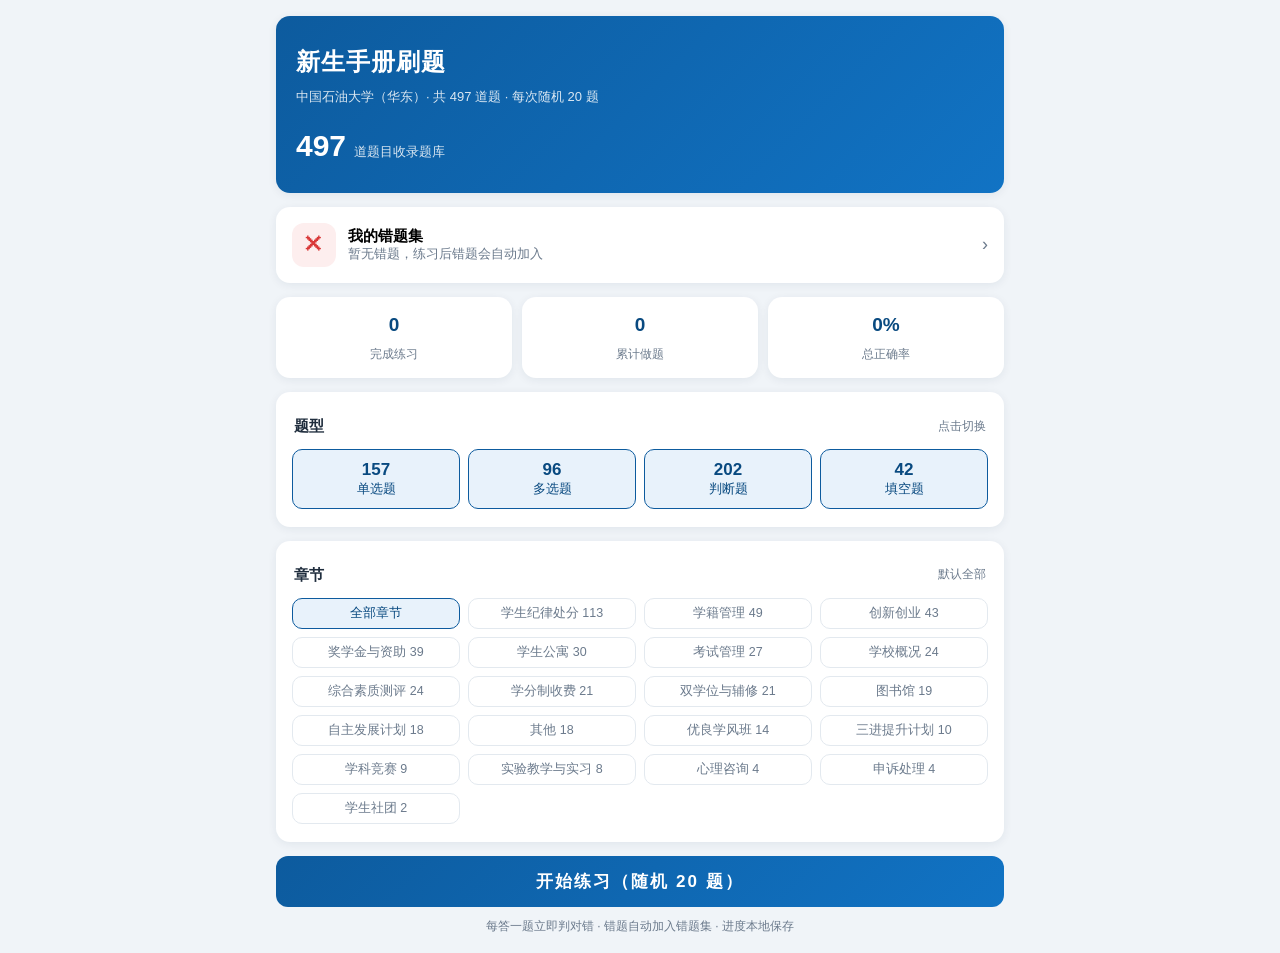
==== commit 54e63c57: "Update 新生手册刷题-单文件版.html: instant per-question grading" ====
--- a/新生手册刷题-单文件版.html
+++ b/新生手册刷题-单文件版.html
@@ -503,7 +503,12 @@
   function getStats() { return lsGet(LS_KEY.stats, { quizzes: 0, answered: 0, correct: 0 }); }
   function addStats(answered, correct) {
     var s = getStats();
-    s.quizzes += 1; s.answered += answered; s.correct += correct;
+    s.answered += answered; s.correct += correct;
+    lsSet(LS_KEY.stats, s);
+  }
+  function bumpQuizCount() {
+    var s = getStats();
+    s.quizzes += 1;
     lsSet(LS_KEY.stats, s);
   }
 
@@ -526,15 +531,15 @@
   }
 
   /* ---------------- 会话 ---------------- */
-  var session = null;   // {mode, qids, idx, answers, start, filters, submitted, wpFeedback}
+  var session = null;   // {mode, qids, idx, answers, start, submitted, fb}
   var timerHandle = null;
 
   function saveSession() { if (session) lsSet(LS_KEY.session, session); else localStorage.removeItem(LS_KEY.session); }
   function loadSession() {
     var s = lsGet(LS_KEY.session, null);
     if (s && s.qids && s.qids.length && !s.submitted) {
-      // 校验题目仍存在
-      var ok = s.qids.every(function (id) { return !!QMAP[id]; });
+      // 校验题目仍存在；旧版会话无逐题批改状态，直接作废
+      var ok = s.qids.every(function (id) { return !!QMAP[id]; }) && s.fb !== undefined;
       if (ok) return s;
     }
     return null;
@@ -602,7 +607,7 @@
       '</span></div><div class="chip-grid">' + catChips + "</div></div>" +
 
       '<button class="btn-main" data-act="start">开始练习（随机 20 题）</button>' +
-      '<p style="text-align:center;color:var(--text-sub);font-size:12px;margin-top:10px">错题会自动加入错题集 · 答题进度本地保存，刷新不丢失</p>' +
+      '<p style="text-align:center;color:var(--text-sub);font-size:12px;margin-top:10px">每答一题立即判对错 · 错题自动加入错题集 · 进度本地保存</p>' +
       "</div>";
 
     // 题型切换
@@ -657,61 +662,118 @@
       answers: {},
       start: Date.now(),
       submitted: false,
-      wpFeedback: null
+      fb: null
     };
     saveSession();
-    renderQuiz();
-  }
-
-  /* ================= 答题页 ================= */
-  function renderQuiz() {
+    renderPractice();
+  }
+
+  /* ================= 答题页（练习/错题重练 共用，逐题即时批改） ================= */
+  function renderPractice() {
+    var s = session;
+    if (s.idx >= s.qids.length) {
+      stopTimer();
+      if (s.mode === "wrong") { renderWrongPracticeSummary(); return; }
+      s.submitted = true;
+      s.duration = Math.floor((Date.now() - s.start) / 1000);
+      bumpQuizCount();
+      saveSession();
+      renderResult();
+      return;
+    }
+    var q = QMAP[s.qids[s.idx]];
+    var total = s.qids.length;
+    var isW = s.mode === "wrong";
+    var fb = s.fb && s.fb.qid === q.id ? s.fb : null;
+    var ans = s.answers[q.id];
+
+    app.innerHTML =
+      '<div class="topbar quiz-top">' +
+      '<div class="meta"><div class="no">' +
+      (isW ? "错题重练 <b>" + (s.idx + 1) + "</b>/" + total
+           : "第 <b>" + (s.idx + 1) + "</b>/" + total + " 题") +
+      '</div><div class="timer" data-timer>00:00</div></div>' +
+      '<button class="quit" data-act="quit">退出</button>' +
+      "</div>" +
+      '<div class="page"><div class="card qcard" data-qcard></div>' +
+      '<div class="quiz-nav">' +
+      (fb
+        ? '<button class="primary" data-nav="next">' +
+          (s.idx === total - 1 ? (isW ? "查看总结" : "查看结果") : "下一题") + "</button>"
+        : ((q.type === "multi" || q.type === "fillin")
+            ? '<button class="primary" data-nav="submit" ' +
+              (isAnswered(q, ans) ? "" : "disabled") + ">提交本题</button>"
+            : "")) +
+      "</div></div>";
+
+    renderQuestionCard(q, ans, !!fb);
+
+    // 已批改：选项/输入框着色 + 反馈面板
+    if (fb) {
+      applyReviewStyle(q, ans, fb);
+      var extra = isW
+        ? (fb.correct ? "已自动移出错题集" : "错误次数 +1，保留在错题集")
+        : (fb.correct ? "" : "已加入错题集");
+      var detail = (fb.correct
+        ? "<b>回答正确 ✓</b>"
+        : "<b>回答错误 ✕</b><div class=\"why\">正确答案：<em>" + esc(correctText(q)) + "</em>" +
+          (q.type === "fillin" && q.note ? "<br>备注：<em>" + esc(q.note) + "</em>" : "") +
+          "<br>依据：<em>" + esc(q.source) + "</em></div>") +
+        (extra ? '<div class="why">' + esc(extra) + "</div>" : "");
+      var panel = document.createElement("div");
+      panel.className = "feedback " + (fb.correct ? "good" : "bad");
+      panel.innerHTML = detail;
+      $(".quiz-nav", app).before(panel);
+    }
+
+    $("[data-act=quit]", app).onclick = function () {
+      confirmDialog("退出练习", "已作答的题目已完成即时批改，退出后未作答的题不再继续。确定退出吗？", "退出", function () {
+        stopTimer();
+        session = null; saveSession();
+        if (isW) renderWrongbook(); else renderHome();
+      });
+    };
+    var sub = $("[data-nav=submit]", app);
+    if (sub) sub.onclick = gradeCurrent;
+    var nx = $("[data-nav=next]", app);
+    if (nx) nx.onclick = function () {
+      session.fb = null;
+      session.idx++;
+      saveSession();
+      renderPractice();
+      window.scrollTo(0, 0);
+    };
+
+    startTimer();
+  }
+
+  /* 批改当前题：立即判对错并产生副作用（统计/错题集） */
+  function gradeCurrent() {
     var s = session;
     var q = QMAP[s.qids[s.idx]];
-    var total = s.qids.length;
-    var answeredCount = s.qids.filter(function (id) { return isAnswered(QMAP[id], s.answers[id]); }).length;
-
-    // 答题卡
-    var cardHtml = s.qids.map(function (id, i) {
-      var cls = ["anscard-btn"];
-      if (isAnswered(QMAP[id], s.answers[id])) cls.push("answered");
-      if (i === s.idx) cls.push("current");
-      return '<button class="' + cls.join(" ") + '" data-jump="' + i + '">' + (i + 1) + "</button>";
-    }).join("");
-
-    app.innerHTML =
-      '<div class="topbar quiz-top">' +
-      '<div class="meta"><div class="no">第 <b>' + (s.idx + 1) + "</b>/" + total + " 题</div>" +
-      '<div class="timer" data-timer>00:00</div></div>' +
-      '<button class="quit" data-act="quit">退出</button>' +
-      "</div>" +
-      '<div class="anscard">' + cardHtml + "</div>" +
-      '<div class="page"><div class="card qcard" data-qcard></div>' +
-      '<div class="quiz-nav">' +
-      '<button data-nav="prev"' + (s.idx === 0 ? " disabled" : "") + ">上一题</button>" +
-      (s.idx === total - 1
-        ? '<button class="primary" data-nav="submit">交卷</button>'
-        : '<button class="primary" data-nav="next">下一题</button>') +
-      "</div>" +
-      '<p style="text-align:center;color:var(--text-sub);font-size:12px;margin-top:8px">已答 ' + answeredCount + "/" + total + "</p>" +
-      "</div>";
-
-    renderQuestionCard(q, s.answers[q.id], false);
-
-    $$("[data-jump]", app).forEach(function (b) {
-      b.onclick = function () { session.idx = +b.getAttribute("data-jump"); saveSession(); renderQuiz(); };
-    });
-    $("[data-nav=prev]", app).onclick = function () { session.idx--; saveSession(); renderQuiz(); };
-    var nextBtn = $("[data-nav=next]", app);
-    if (nextBtn) nextBtn.onclick = function () { session.idx++; saveSession(); renderQuiz(); };
-    var subBtn = $("[data-nav=submit]", app);
-    if (subBtn) subBtn.onclick = trySubmitExam;
-    $("[data-act=quit]", app).onclick = function () {
-      confirmDialog("退出练习", "退出后本次答题记录将不作数，确定退出吗？", "退出", function () {
-        renderHome();
-      });
-    };
-
-    startTimer();
+    var ans = s.answers[q.id];
+    if (!isAnswered(q, ans)) { toast("请先作答"); return; }
+    var correct = gradeAnswer(q, ans);
+    s.fb = { qid: q.id, correct: correct };
+    addStats(1, correct ? 1 : 0);
+    if (s.mode === "wrong") {
+      if (correct) {
+        removeWrong(q.id);
+      } else {
+        var w = getWrong();
+        if (w[q.id]) {
+          w[q.id].count += 1; w[q.id].lastAnswer = ans; w[q.id].time = Date.now();
+          setWrong(w);
+        } else {
+          recordWrong([q.id], s.answers);
+        }
+      }
+    } else if (!correct) {
+      recordWrong([q.id], s.answers);
+    }
+    saveSession();
+    renderPractice();
+    window.scrollTo(0, 0);
   }
 
   /* 渲染单题卡片。review=true 时为错题重练的已批改状态展示 */
@@ -766,18 +828,23 @@
   }
 
   function pickOption(q, letter) {
+    if (session.fb && session.fb.qid === q.id) return; // 已批改，锁定
     var ans = session.answers[q.id];
     if (q.type === "single" || q.type === "judge") {
-      ans = letter;
-    } else if (q.type === "multi") {
+      // 点选即批改
+      session.answers[q.id] = letter;
+      saveSession();
+      gradeCurrent();
+      return;
+    }
+    if (q.type === "multi") {
       ans = Array.isArray(ans) ? ans.slice() : [];
       var i = ans.indexOf(letter);
       if (i >= 0) ans.splice(i, 1); else ans.push(letter);
-    }
-    session.answers[q.id] = ans;
-    saveSession();
-    if (session.mode === "wrong") renderWrongPractice();
-    else renderQuiz();
+      session.answers[q.id] = ans;
+      saveSession();
+      renderPractice(); // 重绘以更新勾选与提交按钮状态
+    }
   }
   function fillInput(q, idx, val) {
     var ans = Array.isArray(session.answers[q.id]) ? session.answers[q.id].slice() : [];
@@ -785,7 +852,9 @@
     ans[idx] = val;
     session.answers[q.id] = ans;
     saveSession();
-    // 不整页重绘，避免输入被打断
+    // 不整页重绘，避免输入被打断；只更新提交按钮可用状态
+    var sub = $("[data-nav=submit]", app);
+    if (sub) sub.disabled = !isAnswered(q, ans);
   }
 
   /* 计时器 */
@@ -803,27 +872,7 @@
   }
   function stopTimer() { if (timerHandle) { clearInterval(timerHandle); timerHandle = null; } }
 
-  /* ================= 交卷与结果 ================= */
-  function trySubmitExam() {
-    var s = session;
-    var unanswered = s.qids.filter(function (id) { return !isAnswered(QMAP[id], s.answers[id]); });
-    var doSubmit = function () { submitExam(); };
-    if (unanswered.length) {
-      confirmDialog("还有未答的题", "还有 " + unanswered.length + " 道题未作答，未答题按错误计入，确定交卷吗？", "交卷", doSubmit);
-    } else {
-      doSubmit();
-    }
-  }
-
-  function submitExam() {
-    var s = session;
-    stopTimer();
-    s.submitted = true;
-    s.duration = Math.floor((Date.now() - s.start) / 1000);
-    saveSession();
-    renderResult();
-  }
-
+  /* ================= 结果页（逐题批改已完成，此处仅汇总展示） ================= */
   function renderResult() {
     var s = session;
     var correctIds = [], wrongIds = [];
@@ -837,10 +886,6 @@
     var score = correctIds.length * SCORE_PER_Q;
     var totalScore = s.qids.length * SCORE_PER_Q;
     var pct = Math.round(correctIds.length / s.qids.length * 100);
-
-    // 统计 + 错题入册
-    addStats(s.qids.length, correctIds.length);
-    if (wrongIds.length) recordWrong(wrongIds, s.answers);
 
     var ringP = Math.round(correctIds.length / s.qids.length * 100);
 
@@ -898,7 +943,6 @@
     $("[data-act=again]", app).onclick = function () { startExam(); };
     $("[data-act=home]", app).onclick = renderHome;
   }
-
   /* ================= 错题集 ================= */
   function renderWrongbook() {
     stopTimer();
@@ -989,88 +1033,10 @@
       answers: {},
       start: Date.now(),
       submitted: false,
-      wpFeedback: null
+      fb: null
     };
     saveSession();
-    renderWrongPractice();
-  }
-
-  function renderWrongPractice() {
-    var s = session;
-    if (s.idx >= s.qids.length) { renderWrongPracticeSummary(); return; }
-    var q = QMAP[s.qids[s.idx]];
-    var total = s.qids.length;
-    var fb = s.wpFeedback && s.wpFeedback.qid === q.id ? s.wpFeedback : null;
-    var ans = s.answers[q.id];
-
-    app.innerHTML =
-      '<div class="topbar quiz-top">' +
-      '<div class="meta"><div class="no">错题重练 <b>' + (s.idx + 1) + "</b>/" + total + "</div></div>" +
-      '<button class="quit" data-act="quit">退出</button>' +
-      "</div>" +
-      '<div class="page"><div class="card qcard" data-qcard></div>' +
-      '<div class="quiz-nav">' +
-      (fb
-        ? '<button class="primary" data-nav="wp-next">' + (s.idx === total - 1 ? "查看总结" : "下一题") + "</button>"
-        : '<button class="primary" data-nav="wp-submit" ' + (isAnswered(q, ans) ? "" : "disabled") + ">提交本题</button>") +
-      "</div></div>";
-
-    renderQuestionCard(q, ans, !!fb);
-
-    // 已批改时给选项/输入框上色
-    if (fb) applyReviewStyle(q, ans, fb);
-
-    // 批改反馈面板
-    if (fb) {
-      var detail = fb.correct
-        ? "<b>回答正确 ✓</b><div class=\"why\">已自动移出错题集</div>"
-        : "<b>回答错误 ✕</b><div class=\"why\">正确答案：<em>" + esc(correctText(q)) + "</em>" +
-          (q.type === "fillin" && q.note ? "<br>备注：<em>" + esc(q.note) + "</em>" : "") +
-          "<br>依据：<em>" + esc(q.source) + "</em></div>";
-      var panel = document.createElement("div");
-      panel.className = "feedback " + (fb.correct ? "good" : "bad");
-      panel.innerHTML = detail;
-      $(".quiz-nav", app).before(panel);
-    }
-
-    $("[data-act=quit]", app).onclick = function () {
-      confirmDialog("退出重练", "退出后剩余错题保留在错题集中，确定退出吗？", "退出", renderWrongbook);
-    };
-    var sub = $("[data-nav=wp-submit]", app);
-    if (sub) sub.onclick = wpSubmit;
-    var nx = $("[data-nav=wp-next]", app);
-    if (nx) nx.onclick = function () {
-      session.wpFeedback = null;
-      session.idx++;
-      saveSession();
-      renderWrongPractice();
-    };
-  }
-
-  function wpSubmit() {
-    var s = session;
-    var q = QMAP[s.qids[s.idx]];
-    var ans = s.answers[q.id];
-    if (!isAnswered(q, ans)) { toast("请先作答"); return; }
-    var correct = gradeAnswer(q, ans);
-    session.wpFeedback = { qid: q.id, correct: correct };
-    if (correct) {
-      removeWrong(q.id);
-      addStats(1, 1);
-    } else {
-      addStats(1, 0);
-      // 错题次数+1
-      var w = getWrong();
-      if (w[q.id]) {
-        w[q.id].count += 1; w[q.id].lastAnswer = ans; w[q.id].time = Date.now();
-        setWrong(w);
-      } else {
-        recordWrong([q.id], s.answers);
-      }
-    }
-    saveSession();
-    renderWrongPractice();
-    window.scrollTo(0, 0);
+    renderPractice();
   }
 
   /* 批改后的选项着色 */
@@ -1151,8 +1117,8 @@
     var s = loadSession();
     if (s) {
       session = s;
-      if (session.mode === "wrong") { renderWrongPractice(); return; }
-      renderQuiz(); return;
+      renderPractice();
+      return;
     }
     renderHome();
   }
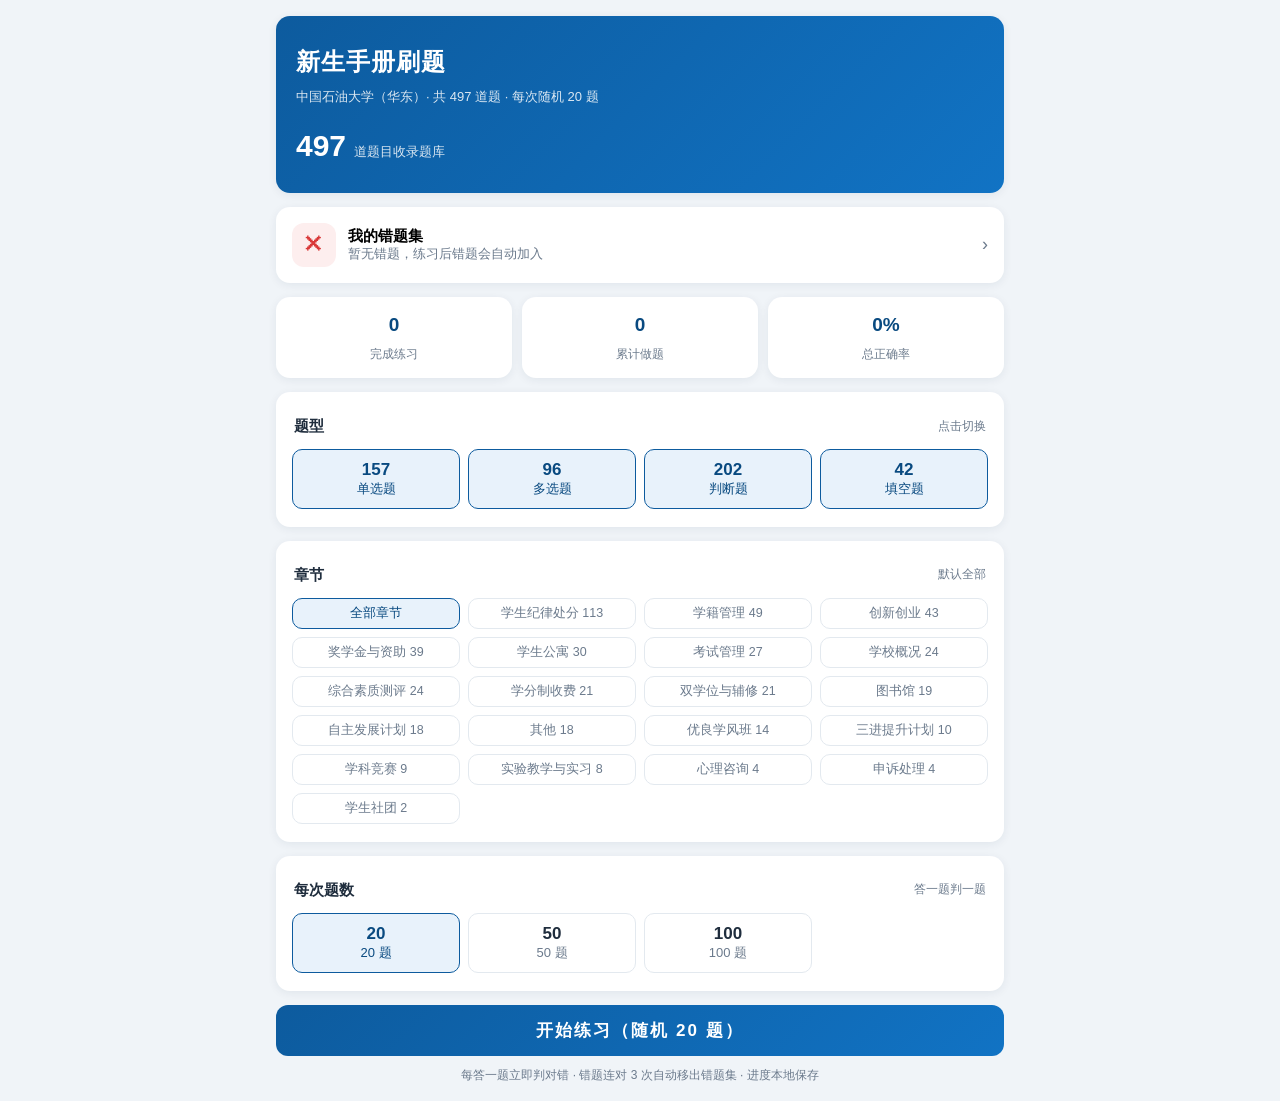
==== commit 9b2b55c9: "Update 新生手册刷题-单文件版.html: streak-based wrong book + quiz size options" ====
--- a/新生手册刷题-单文件版.html
+++ b/新生手册刷题-单文件版.html
@@ -262,6 +262,7 @@
 .w-item .head { display: flex; align-items: center; gap: 8px; }
 .w-item .head .stem-s { flex: 1; font-size: 14px; overflow: hidden; text-overflow: ellipsis; display: -webkit-box; -webkit-line-clamp: 1; -webkit-box-orient: vertical; }
 .w-item .cnt { flex: none; font-size: 12px; color: var(--red); background: var(--red-bg); border-radius: 999px; padding: 1px 8px; }
+.w-item .cnt.ok { color: var(--green); background: var(--green-bg); }
 .w-item .del { flex: none; color: var(--text-sub); font-size: 17px; padding: 0 4px; }
 .w-item .body { display: none; margin-top: 10px; font-size: 13.5px; }
 .w-item.open .body { display: block; }
@@ -324,8 +325,9 @@
     session: "xscs_session_v1",
     filters: "xscs_filters_v1"
   };
-  var QUIZ_SIZE = 20;
+  var QUIZ_SIZES = [20, 50, 100];
   var SCORE_PER_Q = 2;
+  var WRONG_NEED = 3;   // 错题需连续答对的次数才移出错题集
 
   function lsGet(key, def) {
     try {
@@ -512,19 +514,32 @@
     lsSet(LS_KEY.stats, s);
   }
 
-  /* 错题入册 */
+  /* 错题入册（答错）：新增或 count+1，连对计数清零 */
   function recordWrong(qids, answers) {
     var w = getWrong();
     qids.forEach(function (qid) {
-      var item = w[qid] || { count: 0, lastAnswer: null, time: 0 };
+      var item = w[qid] || { count: 0, okStreak: 0, lastAnswer: null, time: 0 };
       item.count += 1;
+      item.okStreak = 0;
       item.lastAnswer = answers[qid];
       item.time = Date.now();
       w[qid] = item;
     });
     setWrong(w);
   }
-  /* 答对移出错题集 */
+  /* 答对：在错题集中则连对 +1，达到 WRONG_NEED 次移出。返回 {streak, removed} */
+  function streakWrong(qid) {
+    var w = getWrong();
+    var item = w[qid];
+    if (!item) return null;
+    item.okStreak = (item.okStreak || 0) + 1;
+    item.time = Date.now();
+    var removed = item.okStreak >= WRONG_NEED;
+    if (removed) delete w[qid]; else w[qid] = item;
+    setWrong(w);
+    return { streak: Math.min(item.okStreak, WRONG_NEED), removed: removed };
+  }
+  /* 手动移出错题集 */
   function removeWrong(qid) {
     var w = getWrong();
     if (w[qid]) { delete w[qid]; setWrong(w); }
@@ -563,8 +578,10 @@
     var stats = getStats();
     var wrong = getWrong();
     var rate = stats.answered ? Math.round(stats.correct / stats.answered * 100) : 0;
-    var filters = lsGet(LS_KEY.filters, { types: ["single", "multi", "judge", "fillin"], cats: [] });
+    var filters = lsGet(LS_KEY.filters, { types: ["single", "multi", "judge", "fillin"], cats: [], size: 20 });
     if (!filters.types || !filters.types.length) filters.types = ["single", "multi", "judge", "fillin"];
+    if (QUIZ_SIZES.indexOf(filters.size) < 0) filters.size = 20;
+    var poolSize = poolFromFilters().length;
 
     var typeCounts = {};
     QUESTIONS.forEach(function (q) { typeCounts[q.type] = (typeCounts[q.type] || 0) + 1; });
@@ -582,15 +599,22 @@
           esc(c.name) + " " + c.count + "</button>";
       }).join("");
 
+    var sizeChips = QUIZ_SIZES.map(function (n) {
+      var on = filters.size === n;
+      var short = poolSize < n && poolSize > 0;
+      return '<button class="chip' + (on ? " on" : "") + '" data-size="' + n + '">' +
+        "<b>" + (short ? poolSize : n) + "</b>" + n + " 题" + (short ? "（不足）" : "") + "</button>";
+    }).join("");
+
     app.innerHTML =
       '<div class="page">' +
       '<div class="hero"><h1>新生手册刷题</h1>' +
-      "<p>中国石油大学（华东）· 共 " + QUESTIONS.length + " 道题 · 每次随机 20 题</p>" +
+      "<p>中国石油大学（华东）· 共 " + QUESTIONS.length + " 道题 · 每次随机 " + filters.size + " 题</p>" +
       '<div class="total"><b>' + QUESTIONS.length + "</b><span>道题目收录题库</span></div></div>" +
 
       '<button class="wrong-entry" data-act="wrongbook">' +
       '<div class="icon">✕</div><div class="info"><b>我的错题集</b>' +
-      "<span>" + (Object.keys(wrong).length ? "共 " + Object.keys(wrong).length + " 道错题，点击进入重练" : "暂无错题，练习后错题会自动加入") + "</span></div>" +
+      "<span>" + (Object.keys(wrong).length ? "共 " + Object.keys(wrong).length + " 道错题，连对 " + WRONG_NEED + " 次自动移出" : "暂无错题，练习后错题会自动加入") + "</span></div>" +
       '<div class="arrow">›</div></button>' +
 
       '<div class="stat-grid">' +
@@ -606,8 +630,12 @@
       (filters.cats.length ? "已选 " + filters.cats.length + " 章" : "默认全部") +
       '</span></div><div class="chip-grid">' + catChips + "</div></div>" +
 
-      '<button class="btn-main" data-act="start">开始练习（随机 20 题）</button>' +
-      '<p style="text-align:center;color:var(--text-sub);font-size:12px;margin-top:10px">每答一题立即判对错 · 错题自动加入错题集 · 进度本地保存</p>' +
+      '<div class="card"><div class="section-title">每次题数 <span class="hint">答一题判一题</span></div>' +
+      '<div class="chip-grid type-grid">' + sizeChips + "</div></div>" +
+
+      '<button class="btn-main" data-act="start">开始练习（随机 ' +
+      (poolSize < filters.size && poolSize > 0 ? poolSize : filters.size) + " 题）</button>" +
+      '<p style="text-align:center;color:var(--text-sub);font-size:12px;margin-top:10px">每答一题立即判对错 · 错题连对 ' + WRONG_NEED + ' 次自动移出错题集 · 进度本地保存</p>' +
       "</div>";
 
     // 题型切换
@@ -619,6 +647,14 @@
           if (filters.types.length === 1) { toast("至少保留一种题型"); return; }
           filters.types.splice(idx, 1);
         } else filters.types.push(t);
+        lsSet(LS_KEY.filters, filters);
+        renderHome();
+      };
+    });
+    // 题数切换（单选）
+    $$("[data-size]", app).forEach(function (btn) {
+      btn.onclick = function () {
+        filters.size = +btn.getAttribute("data-size");
         lsSet(LS_KEY.filters, filters);
         renderHome();
       };
@@ -654,7 +690,10 @@
   function startExam() {
     var pool = poolFromFilters();
     if (!pool.length) { toast("筛选条件下没有题目，请调整筛选"); return; }
-    var picks = shuffle(pool).slice(0, QUIZ_SIZE);
+    var filters = lsGet(LS_KEY.filters, { types: ["single", "multi", "judge", "fillin"], cats: [], size: 20 });
+    var want = QUIZ_SIZES.indexOf(filters.size) >= 0 ? filters.size : 20;
+    var picks = shuffle(pool).slice(0, want);
+    if (picks.length < want) toast("筛选范围内仅有 " + pool.length + " 道题，本次全部练习");
     session = {
       mode: "exam",
       qids: picks.map(function (q) { return q.id; }),
@@ -711,9 +750,18 @@
     // 已批改：选项/输入框着色 + 反馈面板
     if (fb) {
       applyReviewStyle(q, ans, fb);
-      var extra = isW
-        ? (fb.correct ? "已自动移出错题集" : "错误次数 +1，保留在错题集")
-        : (fb.correct ? "" : "已加入错题集");
+      var extra = "";
+      if (fb.book) {
+        if (fb.correct) {
+          extra = fb.removed
+            ? "已连对 " + WRONG_NEED + "/" + WRONG_NEED + " 次，移出错题集"
+            : "已连对 " + fb.streak + "/" + WRONG_NEED + " 次，再连对 " + (WRONG_NEED - fb.streak) + " 次自动移出";
+        } else {
+          extra = "连对计数已清零，错误次数 +1，保留在错题集";
+        }
+      } else if (!fb.correct) {
+        extra = "已加入错题集";
+      }
       var detail = (fb.correct
         ? "<b>回答正确 ✓</b>"
         : "<b>回答错误 ✕</b><div class=\"why\">正确答案：<em>" + esc(correctText(q)) + "</em>" +
@@ -754,23 +802,22 @@
     var ans = s.answers[q.id];
     if (!isAnswered(q, ans)) { toast("请先作答"); return; }
     var correct = gradeAnswer(q, ans);
-    s.fb = { qid: q.id, correct: correct };
+    var fb = { qid: q.id, correct: correct };
+    var w = getWrong();
+    var inBook = !!w[q.id];
+    fb.book = inBook;
+    if (correct) {
+      if (inBook) {
+        var st = streakWrong(q.id);
+        fb.streak = st.streak;
+        fb.removed = st.removed;
+      }
+    } else {
+      recordWrong([q.id], s.answers);
+      if (inBook) fb.streak = 0;
+    }
+    s.fb = fb;
     addStats(1, correct ? 1 : 0);
-    if (s.mode === "wrong") {
-      if (correct) {
-        removeWrong(q.id);
-      } else {
-        var w = getWrong();
-        if (w[q.id]) {
-          w[q.id].count += 1; w[q.id].lastAnswer = ans; w[q.id].time = Date.now();
-          setWrong(w);
-        } else {
-          recordWrong([q.id], s.answers);
-        }
-      }
-    } else if (!correct) {
-      recordWrong([q.id], s.answers);
-    }
     saveSession();
     renderPractice();
     window.scrollTo(0, 0);
@@ -925,7 +972,7 @@
       '<div class="score-ring" style="--p:' + ringP + '%"><div class="val">' + score + '<small> / ' + totalScore + " 分</small></div><div class=\"lab\">正确率 " + pct + '%</div></div>' +
       '<div class="sub"><b>' + correctIds.length + "</b> 题正确<span class=\"sep\">|</span><b>" + wrongIds.length + "</b> 题错误<span class=\"sep\">|</span>用时 <b>" + fmtTime(s.duration || 0) + "</b></div>" +
       (wrongIds.length
-        ? '<div class="sub" style="margin-top:4px;color:var(--red)">' + wrongIds.length + " 道错题已加入错题集</div>"
+        ? '<div class="sub" style="margin-top:4px;color:var(--red)">' + wrongIds.length + " 道答错，已加入错题集（连对 " + WRONG_NEED + " 次移出）</div>"
         : '<div class="sub" style="margin-top:4px;color:var(--green)">太棒了，全对！🎉</div>') +
       "</div>" +
       '<div class="btn-row" style="margin-bottom:14px">' +
@@ -959,6 +1006,7 @@
     } else {
       listHtml = entries.map(function (e) {
         var q = e.q;
+        var streak = e.item.okStreak || 0;
         var optsMini = (q.type === "fillin") ? "" :
           '<div class="opts-mini">' + q.options.map(function (o) {
             var isAns = q.answer.indexOf(o[0]) >= 0;
@@ -969,11 +1017,13 @@
           '<span class="badge type">' + TYPE_NAME[q.type] + "</span>" +
           '<span class="stem-s">' + esc(q.stem) + "</span>" +
           '<span class="cnt">错 ' + e.item.count + " 次</span>" +
+          (streak > 0 ? '<span class="cnt ok">连对 ' + streak + "/" + WRONG_NEED + "</span>" : "") +
           '<button class="del" data-wdel="' + q.id + '" title="移出">×</button>' +
           "</div>" +
           '<div class="body"><div class="stem-full">' + esc(q.stem) + "</div>" +
           optsMini +
           '<div class="r-detail"><div class="row"><span class="k">正确答案：</span><span class="v ans">' + esc(correctText(q)) + "</span></div>" +
+          '<div class="row"><span class="k">掌握进度：</span><span class="v">已连对 ' + streak + "/" + WRONG_NEED + " 次，连对 " + WRONG_NEED + " 次自动移出</span></div>" +
           (q.type === "fillin" && q.note ? '<div class="row"><span class="k">备注：</span><span class="v src">' + esc(q.note) + "</span></div>" : "") +
           '<div class="row"><span class="k">依据：</span><span class="v src">' + esc(q.source) + "</span></div></div></div>" +
           "</div>";
@@ -1086,7 +1136,7 @@
     s.qids.forEach(function (id) {
       if (gradeAnswer(QMAP[id], s.answers[id])) correct++;
     });
-    var wrong = s.qids.length - correct;
+    var remaining = Object.keys(getWrong()).length;
     app.innerHTML =
       renderTopbar("重练完成") +
       '<div class="page">' +
@@ -1094,9 +1144,9 @@
       '<div class="score-ring" style="--p:' + Math.round(correct / s.qids.length * 100) + '%">' +
       '<div class="val">' + correct + '<small> / ' + s.qids.length + " 题</small></div><div class=\"lab\">答对题数</div></div>" +
       '<div class="sub">用时 <b>' + fmtTime(duration) + "</b></div>" +
-      (wrong
-        ? '<div class="sub" style="margin-top:4px;color:var(--red)">还有 ' + wrong + " 道错题保留在错题集</div>"
-        : '<div class="sub" style="margin-top:4px;color:var(--green)">全部消灭，错题集清空相关题目！🎉</div>') +
+      (remaining
+        ? '<div class="sub" style="margin-top:4px;color:var(--red)">' + remaining + " 道错题未连对 " + WRONG_NEED + " 次，保留在错题集</div>"
+        : '<div class="sub" style="margin-top:4px;color:var(--green)">全部错题已连对 ' + WRONG_NEED + " 次，成功移出！🎉</div>") +
       "</div>" +
       '<div class="btn-row"><button class="btn-sub" data-act="book">返回错题集</button>' +
       '<button class="btn-sub" data-act="home">返回首页</button></div>' +
